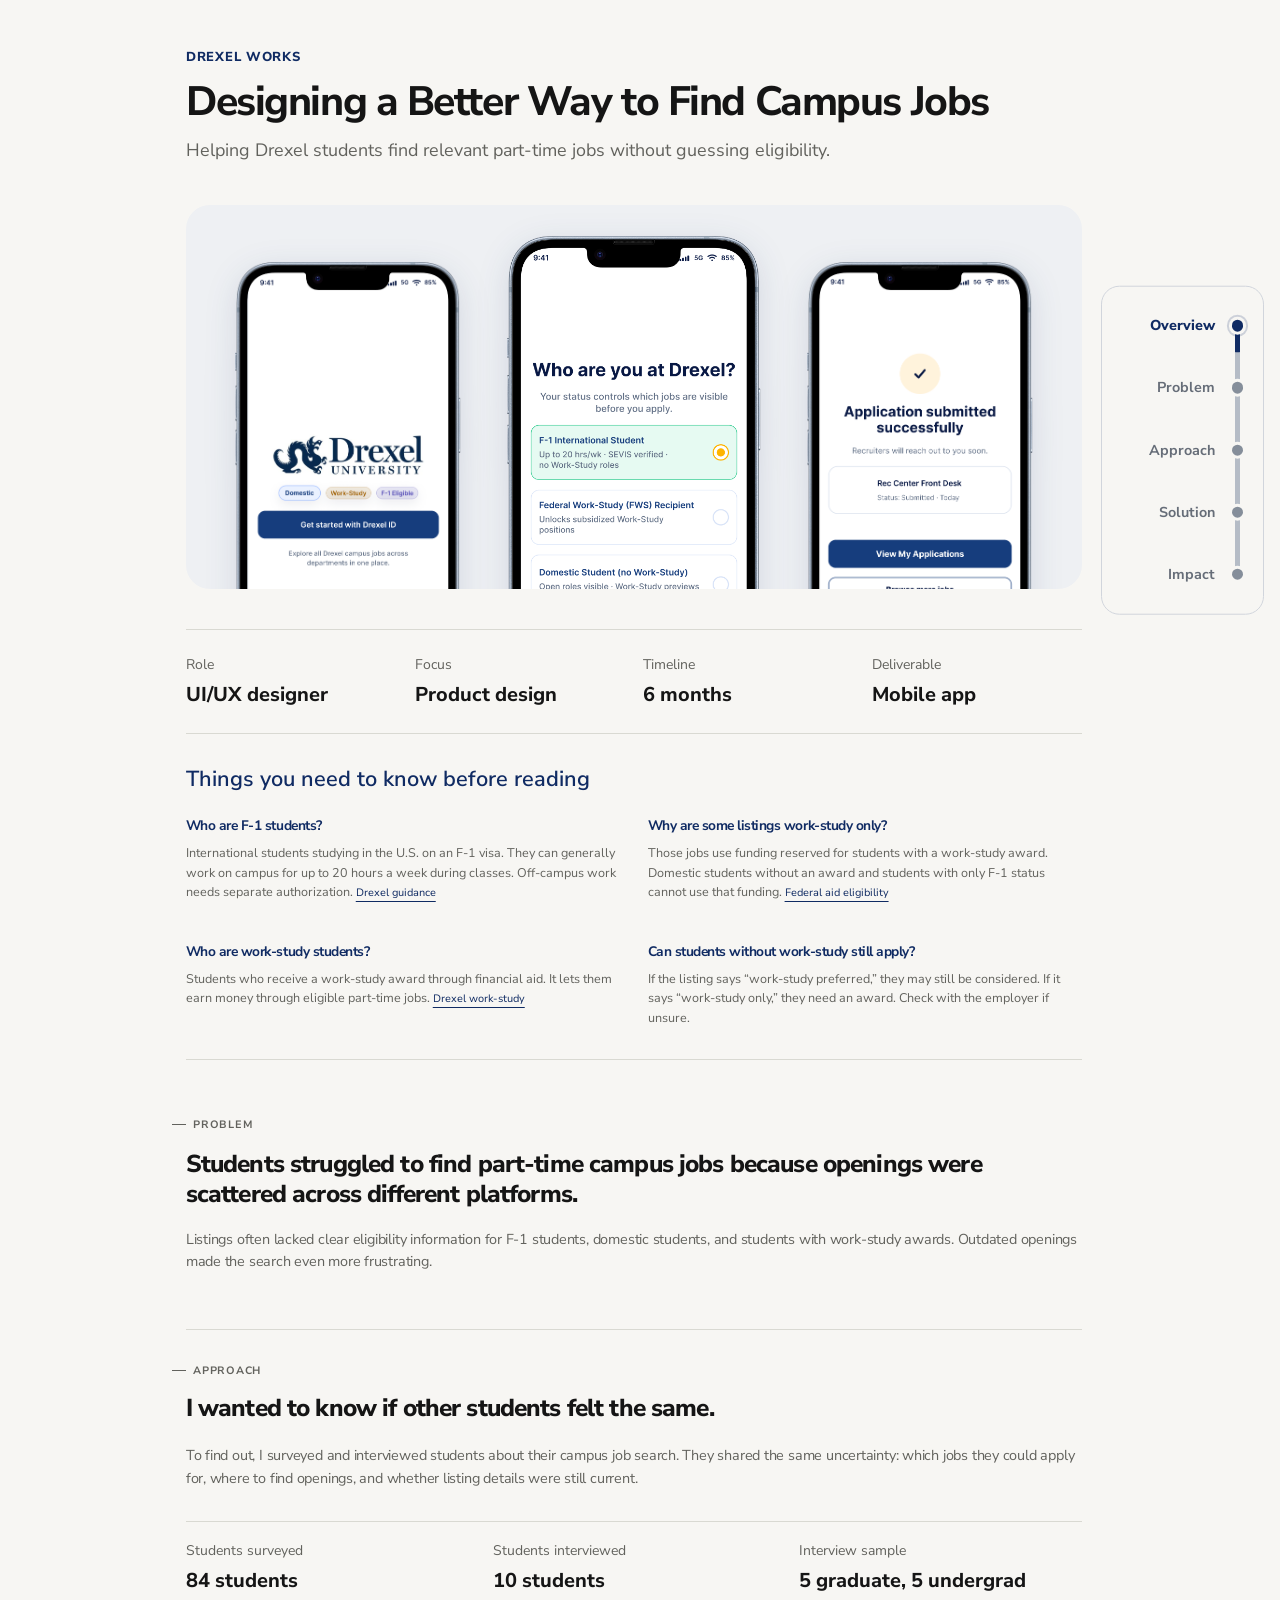
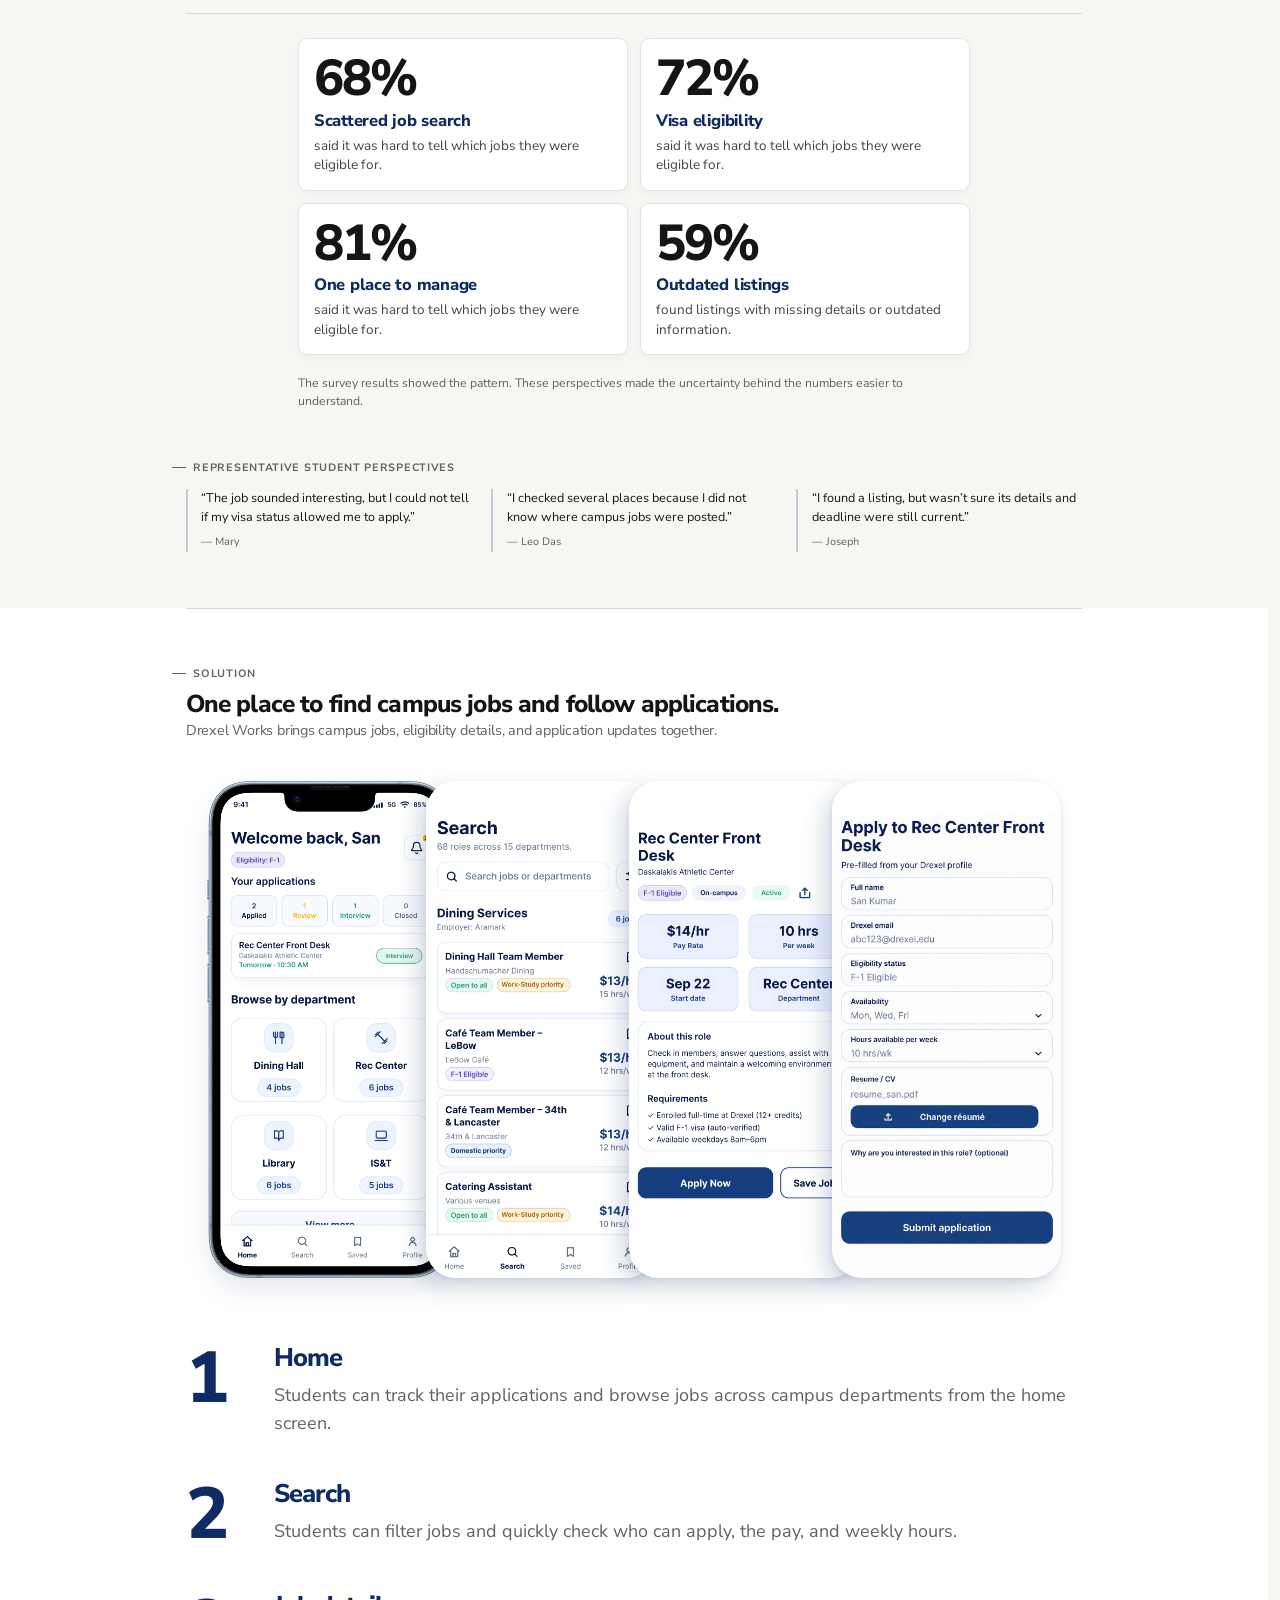
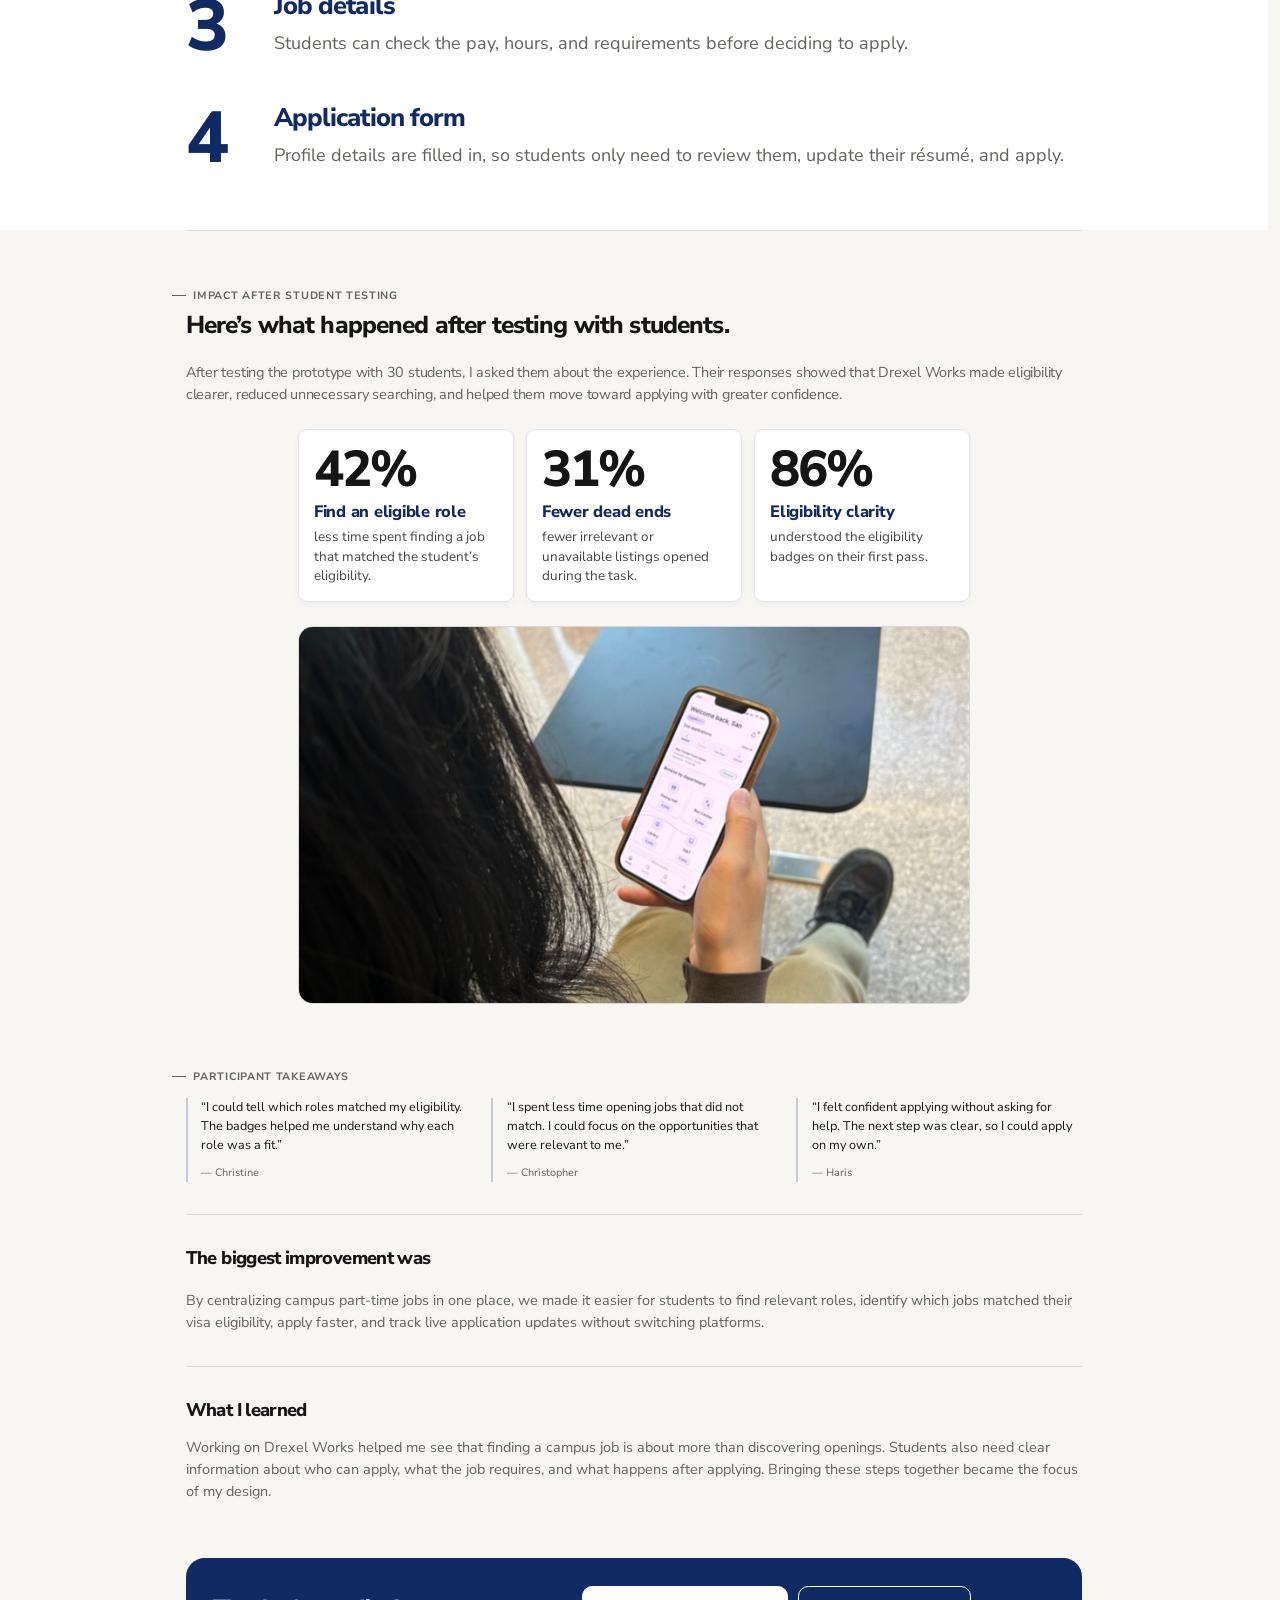
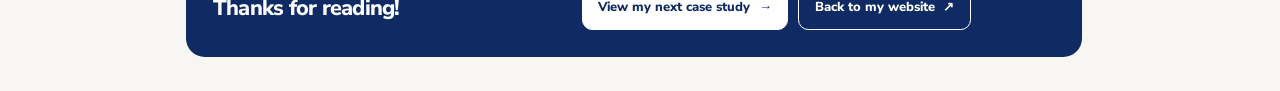
==== index.html @ f86a506f "Apply mentor review: refined cover, research, solution, impact, navigation and footer" ====
<!doctype html>
<html lang="en">
<head>
<meta charset="UTF-8"><meta name="viewport" content="width=device-width, initial-scale=1"><meta name="theme-color" content="#f7f6f3">
<title>Drexel Works | UX/UI case study</title>
<link rel="preconnect" href="https://fonts.googleapis.com"><link rel="preconnect" href="https://fonts.gstatic.com" crossorigin><link href="https://fonts.googleapis.com/css2?family=Nunito+Sans:opsz,wght@6..12,400;6..12,500;6..12,600;6..12,700;6..12,800&display=swap" rel="stylesheet">
<link rel="stylesheet" href="case-study.css">
<link rel="stylesheet" href="case-study-main.css">
<link rel="stylesheet" href="case-study-compact.css">
<link rel="stylesheet" href="case-study-reading.css">
<link rel="stylesheet" href="case-study-cards.css">
<link rel="stylesheet" href="case-study-solution.css">
<link rel="stylesheet" href="case-study-cover.css">
<link rel="stylesheet" href="case-study-rail.css">
<link rel="stylesheet" href="case-study-spacing.css">
<link rel="stylesheet" href="case-study-refinements.css">
</head>
<body class="case-study-page">
<a class="skip-link" href="#the-problem">Skip to the case study</a>
<nav class="chapter-rail" aria-label="Case study sections">
  <a class="chapter-link" href="#overview" aria-label="Overview section"><span class="chapter-label" aria-hidden="true">Overview</span><span class="chapter-dot" aria-hidden="true"></span></a>
  <a class="chapter-link" href="#the-problem" aria-label="Problem section"><span class="chapter-label" aria-hidden="true">Problem</span><span class="chapter-dot" aria-hidden="true"></span></a>
  <a class="chapter-link" href="#approach" aria-label="Approach section"><span class="chapter-label" aria-hidden="true">Approach</span><span class="chapter-dot" aria-hidden="true"></span></a>
  <a class="chapter-link" href="#the-idea" aria-label="Solution section"><span class="chapter-label" aria-hidden="true">Solution</span><span class="chapter-dot" aria-hidden="true"></span></a>
  <a class="chapter-link" href="#results" aria-label="Impact section"><span class="chapter-label" aria-hidden="true">Impact</span><span class="chapter-dot" aria-hidden="true"></span></a>
</nav>
<main id="top">
  <section class="hero section" id="overview" aria-label="Drexel Works project overview"><div class="inner">
          <div class="cover-intro">
            <p class="cover-kicker">Drexel Works</p>
            <h1>Designing a Better Way to Find Campus Jobs</h1>
            <p class="cover-lede">Helping Drexel students find relevant part-time jobs without guessing eligibility.</p>
          </div>
          <div class="cover-gallery" role="group" aria-label="Drexel Works preview: Welcome, eligibility selection, and application success">
            <figure class="cover-phone cover-phone--welcome"><img src="assets/drexel-works-frame-welcome.png" alt="Drexel Works welcome screen with the Drexel logo and sign-in button" width="483" height="974" fetchpriority="high" decoding="async"></figure>
            <figure class="cover-phone cover-phone--eligibility"><img src="assets/drexel-works-frame-eligibility.png" alt="Eligibility selection screen showing F-1, work-study, and domestic student options" width="483" height="974" decoding="async"></figure>
            <figure class="cover-phone cover-phone--success"><img src="assets/drexel-works-frame-submission-success.png" alt="Application submitted successfully screen showing the submitted job and confirmation" width="483" height="974" decoding="async"></figure>
          </div>
            <div class="facts"><div><span>Role</span><b>UI/UX designer</b></div><div><span>Focus</span><b>Product design</b></div><div><span>Timeline</span><b>6 months</b></div><div><span>Deliverable</span><b>Mobile app</b></div></div>

  </div></section>
  <section class="section problem-section" id="the-problem" aria-labelledby="problem-title"><div class="inner">
    <section class="reading-guide" aria-labelledby="reading-guide-title"><h2 class="reading-guide-title" id="reading-guide-title">Things you need to know before reading</h2><div class="reading-guide-content">
      <div class="reading-guide-column">
      <section><h3>Who are F-1 students?</h3><p>International students studying in the U.S. on an F-1 visa. They can generally work on campus for up to 20 hours a week during classes. Off-campus work needs separate authorization. <a href="https://drexel.edu/studentlife/student-success/international-student-support/current-students/employment/on-campus-employment">Drexel guidance</a></p></section>
      <section><h3>Who are work-study students?</h3><p>Students who receive a work-study award through financial aid. It lets them earn money through eligible part-time jobs. <a href="https://drexel.edu/drexelcentral/finaid/work-study/">Drexel work-study</a></p></section>
      </div>
      <div class="reading-guide-column">
      <section><h3>Why are some listings work-study only?</h3><p>Those jobs use funding reserved for students with a work-study award. Domestic students without an award and students with only F-1 status cannot use that funding. <a href="https://fsapartners.ed.gov/knowledge-center/fsa-handbook/2025-2026/vol1/ch2-us-citizenship-eligible-noncitizens">Federal aid eligibility</a></p></section>
      <section><h3>Can students without work-study still apply?</h3><p>If the listing says “work-study preferred,” they may still be considered. If it says “work-study only,” they need an award. Check with the employer if unsure.</p></section>
      </div>
    </div></section>
    <p class="eyebrow">Problem</p>
    <h2 id="problem-title">Students struggled to find part-time campus jobs because openings were scattered across different platforms.</h2>
    <p class="body-copy">Listings often lacked clear eligibility information for F-1 students, domestic students, and students with work-study awards. Outdated openings made the search even more frustrating.</p>
  </div></section>
  <section class="section approach-section" id="approach" aria-labelledby="survey-title"><div class="inner">
    <p class="eyebrow">Approach</p><h2 id="survey-title">I wanted to know if other students felt the same.</h2>
    <p class="body-copy">To find out, I surveyed and interviewed students about their campus job search. They shared the same uncertainty: which jobs they could apply for, where to find openings, and whether listing details were still current.</p>
    <dl class="study-facts" aria-label="Research participation">
      <div><dt>Students surveyed</dt><dd>84 students</dd></div>
      <div><dt>Students interviewed</dt><dd>10 students</dd></div>
      <div><dt>Interview sample</dt><dd>5 graduate, 5 undergrad</dd></div>
    </dl>
    <div class="findings-evidence findings-evidence--approach">
      <div class="findings-grid" aria-label="Survey findings from 84 Drexel students">
        <article class="finding finding--scattered"><div class="finding-value"><strong>68%</strong></div><h3>Scattered job search</h3><p>said it was hard to tell which jobs they were eligible for.</p></article>
        <article class="finding finding--eligibility"><div class="finding-value"><strong>72%</strong></div><h3>Visa eligibility</h3><p>said it was hard to tell which jobs they were eligible for.</p></article>
        <article class="finding finding--manage"><div class="finding-value"><strong>81%</strong></div><h3>One place to manage</h3><p>said it was hard to tell which jobs they were eligible for.</p></article>
        <article class="finding finding--outdated"><div class="finding-value"><strong>59%</strong></div><h3>Outdated listings</h3><p>found listings with missing details or outdated information.</p></article>
      </div>
    </div>
    <p class="voices-summary">The survey results showed the pattern. These perspectives made the uncertainty behind the numbers easier to understand.</p>
              <section class="student-voices reveal" aria-labelledby="voices-title">
            <div class="voices-header">
              <p class="eyebrow" id="voices-title">Representative student perspectives</p>
            </div>
            <div class="voices-list">
              <blockquote class="voice"><p>“The job sounded interesting, but I could not tell if my visa status allowed me to apply.”</p><span>Mary</span></blockquote>
              <blockquote class="voice"><p>“I checked several places because I did not know where campus jobs were posted.”</p><span>Leo Das</span></blockquote>
              <blockquote class="voice"><p>“I found a listing, but wasn’t sure its details and deadline were still current.”</p><span>Joseph</span></blockquote>
            </div>
            
</section>
  </div></section>
  <section class="section solution-section" id="the-idea" aria-labelledby="solution-title"><div class="inner">
    <p class="eyebrow">Solution</p><h2 id="solution-title">One place to find campus jobs and follow applications.</h2>
    <p class="body-copy">Drexel Works brings campus jobs, eligibility details, and application updates together.</p>
    <div class="solution-showcase" role="group" aria-label="Drexel Works screens in order: Home, Search, Job details, Application form">
      <figure class="solution-phone"><img src="assets/drexel-works-frame-dashboard.png" alt="Home screen showing Welcome back, San, the application tracker, and jobs by department" width="483" height="974" loading="lazy" decoding="async"></figure>
      <figure class="solution-phone solution-phone--screen"><div class="solution-display"><img src="assets/drexel-works-frame-search.png" alt="Job search with eligibility labels, pay, weekly hours, and a filter button" width="483" height="974" loading="lazy" decoding="async"></div></figure>
      <figure class="solution-phone solution-phone--screen"><div class="solution-display"><img src="assets/drexel-works-frame-rec-center-comparison-v2.png" alt="Rec Center Front Desk listing with F-1 eligibility, pay, hours, and requirements" width="483" height="974" loading="lazy" decoding="async"></div></figure>
      <figure class="solution-phone solution-phone--screen solution-phone--application"><div class="solution-display"><img src="assets/drexel-works-frame-application-form-clean.png" alt="Application form pre-filled from a Drexel profile with a change résumé option" width="883" height="1781" loading="lazy" decoding="async"></div></figure>
    </div>
    <ol class="solution-steps" role="list" aria-label="How Drexel Works supports the campus job search">
      <li><span class="solution-step-number" aria-hidden="true">1</span><div><h3>Home</h3><p>Students can track their applications and browse jobs across campus departments from the home screen.</p></div></li>
      <li><span class="solution-step-number" aria-hidden="true">2</span><div><h3>Search</h3><p>Students can filter jobs and quickly check who can apply, the pay, and weekly hours.</p></div></li>
      <li><span class="solution-step-number" aria-hidden="true">3</span><div><h3>Job details</h3><p>Students can check the pay, hours, and requirements before deciding to apply.</p></div></li>
      <li><span class="solution-step-number" aria-hidden="true">4</span><div><h3>Application form</h3><p>Profile details are filled in, so students only need to review them, update their résumé, and apply.</p></div></li>
    </ol>
  </div></section>
  <section class="section impact-section" id="results" aria-labelledby="results-title"><div class="inner">
    <p class="eyebrow">Impact after student testing</p><h2 id="results-title">Here’s what happened after testing with students.</h2>
    <p class="body-copy">After testing the prototype with 30 students, I asked them about the experience. Their responses showed that Drexel Works made eligibility clearer, reduced unnecessary searching, and helped them move toward applying with greater confidence.</p>
    <div class="findings-evidence findings-evidence--impact">
      <div class="findings-grid" aria-label="Student testing results">
        <article class="finding finding--eligibility"><div class="finding-value"><strong>42%</strong></div><h3>Find an eligible role</h3><p>less time spent finding a job that matched the student’s eligibility.</p></article>
        <article class="finding finding--manage"><div class="finding-value"><strong>31%</strong></div><h3>Fewer dead ends</h3><p>fewer irrelevant or unavailable listings opened during the task.</p></article>
        <article class="finding finding--clarity"><div class="finding-value"><strong>86%</strong></div><h3>Eligibility clarity</h3><p>understood the eligibility badges on their first pass.</p></article>
      </div>
      <div class="evidence-photos" aria-label="Prototype testing with students">
        <figure class="evidence-photo evidence-photo--testing-two"><img src="assets/main-user-testing-home.jpeg" alt="A student exploring the Drexel Works home screen on a phone during user testing" width="768" height="1024" loading="lazy" decoding="async"></figure>
      </div>
    </div>
              <section class="impact-voices reveal" aria-labelledby="impact-voices-title">
            <div class="voices-header">
              <p class="eyebrow" id="impact-voices-title">Participant takeaways</p>
            </div>
            <div class="impact-voices-list">
              <blockquote class="impact-voice"><p>“I could tell which roles matched my eligibility. The badges helped me understand why each role was a fit.”</p><span>Christine</span></blockquote>
              <blockquote class="impact-voice"><p>“I spent less time opening jobs that did not match. I could focus on the opportunities that were relevant to me.”</p><span>Christopher</span></blockquote>
              <blockquote class="impact-voice"><p>“I felt confident applying without asking for help. The next step was clear, so I could apply on my own.”</p><span>Haris</span></blockquote>
            </div>
          </section>


    <section class="results-summary" aria-labelledby="improvement-title">
      <h3 id="improvement-title">The biggest improvement was</h3>
      <div class="results-summary-copy"><p>By centralizing campus part-time jobs in one place, we made it easier for students to find relevant roles, identify which jobs matched their visa eligibility, apply faster, and track live application updates without switching platforms.</p></div>
    </section>
              <section class="learning" aria-labelledby="case-study-conclusion-title">
            <h3 id="case-study-conclusion-title">What I learned</h3>
            <p class="brain-dump-intro">Working on Drexel Works helped me see that finding a campus job is about more than discovering openings. Students also need clear information about who can apply, what the job requires, and what happens after applying. Bringing these steps together became the focus of my design.</p>
          </section>
  </div></section>
</main>
<footer class="case-study-footer">
  <div class="inner">
    <section class="closing-card" aria-labelledby="closing-title">
      <div class="closing-copy">
        <h2 id="closing-title">Thanks for reading!</h2>
      </div>
      <div class="closing-navigation">
        <div class="closing-actions">
          <button class="closing-button closing-button--primary" type="button" data-destination="next-case-study" disabled>View my next case study <span aria-hidden="true">→</span></button>
          <a class="closing-button closing-button--secondary" href="https://sanjithuiux-portfolio.vercel.app" data-destination="portfolio">Back to my website <span aria-hidden="true">↗</span></a>
        </div>
      </div>
    </section>
  </div>
</footer>
<script src="assets/gsap-3.13.0.min.js" defer></script>
<script src="case-study.js" defer></script>
</body>
</html>
---- case-study.css ----
:root {
  --paper: #f7f6f3;
  --ink: #151515;
  --muted: #62625d;
  --navy: #102b63;
  --gold: #ffcc58;
  --line: #d9d9d2;
  --radius-large: 28px;
  --radius-medium: 16px;
  --radius-small: 12px;
  --sans: "Nunito Sans", "Avenir Next", "Helvetica Neue", Arial, sans-serif;
}
* { box-sizing: border-box; }
html { scroll-behavior: smooth; scroll-padding-top: 120px; }
body { margin: 0; color: var(--ink); background: var(--paper); font-family: var(--sans); -webkit-font-smoothing: antialiased; }
button, a { font: inherit; }
a { color: var(--navy); text-underline-offset: 5px; }
button { cursor: pointer; }
a:focus-visible, button:focus-visible, summary:focus-visible, [tabindex="0"]:focus-visible { outline: 3px solid #315bb4; outline-offset: 5px; }
[hidden] { display: none !important; }
h1, h2, h3, h4, p, figure { margin: 0; }
h1, h2, h3, h4 { letter-spacing: -.035em; }
.inner { width: min(100%, 1200px); margin-inline: auto; }
.section { padding: 44px clamp(24px, 7.7vw, 125px); scroll-margin-top: 112px; }
.section + .section > .inner { border-top: 1px solid var(--line); padding-top: 32px; }
.eyebrow { display: flex; align-items: center; gap: 10px; margin-bottom: 18px; color: var(--muted); font-size: 16px; font-weight: 750; letter-spacing: .065em; text-transform: uppercase; }
.eyebrow::before { content: ""; width: 18px; height: 1px; background: currentColor; }
h2 { font-size: clamp(28px, 2.8vw, 40px); line-height: 1.2; font-weight: 800; }
.body-copy { margin-top: 18px; color: var(--muted); font-size: clamp(19px, 1.65vw, 24px); line-height: 1.55; letter-spacing: -.015em; }
.skip-link { position: fixed; z-index: 30; top: 8px; left: 16px; padding: 12px 18px; color: var(--navy); background: white; transform: translateY(-200%); }
.skip-link:focus { transform: translateY(0); }
.site-header { position: fixed; z-index: 20; top: 16px; left: 50%; transform: translateX(-50%); display: flex; align-items: center; justify-content: space-between; gap: 30px; width: max-content; max-width: calc(100% - 32px); padding: 14px 22px; border: 1px solid #bcc7dc; border-radius: var(--radius-large); background: linear-gradient(120deg, rgba(218,224,234,.93), rgba(232,238,251,.93)); box-shadow: 0 5px 18px rgba(16,43,99,.08), inset 0 1px 0 white; backdrop-filter: blur(16px); -webkit-backdrop-filter: blur(16px); }
.brand { flex: 0 0 auto; display: flex; text-decoration: none; }
.brand img { display: block; width: 154px; height: auto; }
.section-nav { display: flex; gap: 8px; align-items: center; }
.section-nav a { padding: 12px 14px; color: var(--navy); font-size: 15px; font-weight: 800; text-transform: uppercase; letter-spacing: .055em; text-decoration: none; border-bottom: 2px solid transparent; border-radius: 999px; }
.section-nav a:hover { background: rgba(255,255,255,.4); }
.section-nav a[aria-current] { background: var(--gold); color: #151515; border-bottom-color: #c79428; }
.hero { padding-top: 126px; padding-bottom: 24px; }
.project-hero { position: relative; min-height: 675px; overflow: hidden; border-radius: var(--radius-large); background: #030608 url("assets/drexel-works-header-art-v2.png") left center / cover no-repeat; }
.project-hero::before { content: ""; position: absolute; inset: 0; background: linear-gradient(90deg, rgba(1,4,6,0) 25%, rgba(2,6,10,.08) 43%, rgba(2,5,10,.9) 100%); }
.project-copy { position: absolute; z-index: 1; top: 50%; right: clamp(34px, 5.5vw, 78px); left: 53%; transform: translateY(-50%); color: white; }
.project-kicker { margin-bottom: 20px; color: #b9c2d7; font-size: 15px; font-weight: 750; letter-spacing: .06em; text-transform: uppercase; }
.project-copy h1 { font-size: clamp(34px, 3.1vw, 48px); line-height: 1.16; font-weight: 600; letter-spacing: -.045em; }
.project-copy h1 span { display: block; }
.project-copy .lede { margin-top: 26px; color: #e6e9f4; font-size: clamp(17px, 1.4vw, 21px); line-height: 1.55; }
.project-status { display: inline-block; margin-top: 26px; padding-left: 12px; border-left: 3px solid #74d896; color: #e6e9f4; font-size: 13px; font-weight: 650; }
.facts { display: grid; grid-template-columns: repeat(4, 1fr); gap: 24px; margin-top: 24px; padding-block: 20px; border-block: 1px solid var(--line); }
.facts span { display: block; margin-bottom: 6px; color: var(--muted); font-size: 15px; }
.facts b { font-size: 20px; font-weight: 750; }
.scroll-prompt { display: flex; justify-content: center; gap: 12px; margin-top: 20px; color: var(--muted); font-size: 15px; font-weight: 650; text-decoration: none; }
.scroll-prompt span { color: var(--navy); font-size: 22px; line-height: 1; }
.section.problem-section { padding-top: 32px; padding-bottom: 24px; }
.problem-section + .approach-section { padding-top: 24px; }
.hero + .problem-section > .inner { border-top: 0; padding-top: 0; }
.reading-guide { margin-bottom: 28px; border-block: 1px solid var(--line); }
.reading-guide summary { display: flex; justify-content: space-between; align-items: center; gap: 24px; padding-block: 20px; color: var(--navy); font-size: 20px; font-weight: 650; cursor: pointer; list-style: none; }
.reading-guide summary::-webkit-details-marker { display: none; }
.reading-guide summary span { font-size: 24px; transition: transform .2s; }
.reading-guide[open] summary span { transform: rotate(180deg); }
.reading-guide-content { display: grid; grid-template-columns: repeat(2, minmax(0, 1fr)); gap: 26px 36px; padding: 8px 0 28px; }
.reading-guide-content h3 { margin-bottom: 8px; font-size: 20px; color: var(--navy); }
.reading-guide-content p { color: var(--muted); font-size: 17px; line-height: 1.55; }
.reading-guide-content a { white-space: normal; font-size: 15px; }
.evidence-grid { display: grid; grid-template-columns: repeat(2, minmax(0, 1fr)); gap: 24px; margin-block: 24px; }
.evidence-placeholder { display: flex; align-items: center; justify-content: center; aspect-ratio: 16 / 9; max-height: 220px; border: 1px dashed #b6bcc7; border-radius: var(--radius-medium); color: #767972; background: #efefeb; }
.evidence-placeholder span { font-size: 15px; }
.evidence-grid figcaption { margin-top: 10px; color: var(--muted); font-size: 16px; }
.findings-grid { display: grid; grid-template-columns: repeat(2, minmax(0, 1fr)); gap: 0 32px; margin-top: 24px; }
.finding { padding: 16px 0 18px; border-top: 1px solid var(--line); }
.finding h3 { color: var(--navy); font-size: 19px; font-weight: 650; letter-spacing: -.015em; line-height: 1.35; }
.finding-value { display: flex; align-items: center; gap: 18px; margin-block: 4px 2px; }
.finding-value strong { font-size: clamp(48px, 5vw, 64px); font-weight: 800; line-height: 1.1; letter-spacing: -.055em; font-variant-numeric: tabular-nums; }
.finding-emoji { display: block; flex: 0 0 auto; width: 112px; height: 112px; object-fit: contain; background: transparent; }
.finding > p { color: #424540; font-size: 18px; line-height: 1.5; }
:is(.approach-section, .impact-section) .findings-grid { width: min(100%, 960px); margin-inline: auto; gap: 16px; }
:is(.approach-section, .impact-section) .finding { display: flex; flex-direction: column; min-width: 0; height: auto; padding: 16px 18px; border: 1px solid #e1e3e8; border-radius: var(--radius-medium); background: #fff; box-shadow: 0 4px 14px rgba(16,43,99,.035); }
:is(.approach-section, .impact-section) .finding-value { order: -1; justify-content: flex-start; gap: 16px; margin: 0 0 4px; }
:is(.approach-section, .impact-section) .finding-value strong { font-size: clamp(60px, 5.5vw, 72px); line-height: 1.05; }
:is(.approach-section, .impact-section) .finding-emoji { width: 92px; height: 92px; }
:is(.approach-section, .impact-section) .finding h3 { font-size: 20px; font-weight: 800; line-height: 1.35; }
:is(.approach-section, .impact-section) .finding > p { margin-top: 6px; line-height: 1.45; overflow-wrap: break-word; }
.student-voices, .impact-voices { margin-top: 32px; padding-top: 24px; border-top: 1px solid var(--line); }
.voices-list, .impact-voices-list { display: grid; grid-template-columns: repeat(3, minmax(0, 1fr)); gap: 26px; margin-top: 18px; }
.voice, .impact-voice { margin: 0; padding-left: 18px; border-left: 2px solid #c2cad8; }
.voice p, .impact-voice p { font-size: 18px; line-height: 1.5; }
.voice span, .impact-voice span { display: block; margin-top: 14px; color: var(--muted); font-size: 14px; font-weight: 600; }
.voices-summary { margin-top: 18px; color: var(--muted); font-size: 18px; line-height: 1.5; }
.solution-section { background: #fff; }
.screen-carousel { margin-top: 20px; }
.screen-carousel-stage { --screen-height: clamp(240px, calc(100svh - 300px), 440px); --arrow-size: 72px; display: grid; grid-template-columns: var(--arrow-size) minmax(0, 1fr) var(--arrow-size); gap: 24px; align-items: start; max-width: 920px; margin-inline: auto; }
.screen-arrow { display: grid; place-items: center; width: var(--arrow-size); height: var(--arrow-size); padding: 0; margin-top: calc((var(--screen-height) - var(--arrow-size)) / 2); border: 1px solid #bdc8dc; border-radius: 50%; background: #fff; color: var(--navy); }
.screen-arrow svg { display: block; width: 34px; height: 34px; fill: none; stroke: currentColor; stroke-width: 2; stroke-linecap: round; stroke-linejoin: round; }
.screen-arrow:hover:not(:disabled) { background: #f1f4fa; border-color: var(--navy); }
.screen-arrow:disabled { color: #afb2b7; border-color: #e1e3e7; cursor: default; }
.screen-slide { margin: 0; }
.screen-image-stage { display: flex; justify-content: center; height: var(--screen-height); }
.screen-image-stage img { display: block; width: auto; height: 100%; max-width: 100%; object-fit: contain; }
.screen-caption { max-width: 680px; min-height: 100px; margin: 14px auto 0; text-align: center; }
.screen-caption h3 { color: var(--navy); font-size: 23px; margin-bottom: 8px; }
.screen-caption p { color: var(--muted); font-size: 21px; line-height: 1.5; }
.screen-dots { display: flex; justify-content: center; gap: 0; margin-top: 4px; }
.screen-dot { display: grid; place-items: center; width: 44px; height: 44px; padding: 0; border: 0; border-radius: 50%; background: transparent; }
.screen-dot::before { content: ""; width: 10px; height: 10px; border: 1px solid #9ba9c3; border-radius: 50%; background: transparent; }
.screen-dot:hover::before { background: #dce4f2; }
.screen-dot[aria-current="true"]::before { border-color: var(--navy); background: var(--navy); }
.screen-status { position: absolute; width: 1px; height: 1px; padding: 0; margin: -1px; overflow: hidden; clip-path: inset(50%); white-space: nowrap; border: 0; }
.screen-slide.is-entering .screen-image-stage { animation: screen-enter .32s ease-out both; }
.screen-slide.is-entering .screen-caption { animation: caption-enter .42s ease-out .12s both; }
@keyframes screen-enter { from { opacity: 0; transform: translateX(var(--screen-direction, 14px)); } to { opacity: 1; transform: translateX(0); } }
@keyframes caption-enter { from { opacity: 0; transform: translateY(6px); } to { opacity: 1; transform: translateY(0); } }
.results-summary { display: grid; grid-template-columns: 56px minmax(0, 1fr); align-items: center; gap: 20px; }
.results-summary, .learning, .process-link { margin-top: 36px; padding-top: 28px; border-top: 1px solid var(--line); }
.results-summary-badge { display: block; width: 56px; height: 56px; }
.results-summary h3, .learning h3, .process-link h3 { font-size: clamp(25px, 2.1vw, 30px); line-height: 1.25; font-weight: 800; }
.results-summary p, .learning p, .process-link p { margin-top: 14px; color: var(--muted); font-size: clamp(19px, 1.65vw, 24px); line-height: 1.5; font-weight: 400; }
.process-link a, .back-link, .process-return a { display: inline-block; margin-top: 18px; font-weight: 700; font-size: 18px; }
.back-link { margin: 0; font-size: 16px; white-space: nowrap; }
.process-page .site-header { width: min(850px, calc(100% - 32px)); }
.ideation-section { padding: 144px clamp(24px, 7.7vw, 125px) 48px; }
.affinity-map, .brain-dump { margin-top: 40px; padding-top: 28px; border-top: 1px solid var(--line); }
.affinity-map h3, .brain-dump h3 { font-size: 28px; line-height: 1.25; }
.affinity-map-lede, .brain-dump-intro { margin: 14px 0 26px; color: var(--muted); font-size: 21px; line-height: 1.5; }
.research-themes { margin-top: 28px; overflow-x: auto; }
.research-themes table { width: 100%; border-collapse: collapse; table-layout: fixed; font-size: 18px; line-height: 1.5; text-align: left; color: var(--muted); }
.research-themes td, .research-themes th { padding: 20px 18px; vertical-align: top; border-bottom: 1px solid var(--line); overflow-wrap: break-word; }
.research-themes thead th { background: #e8eefb; color: var(--navy); }
.research-themes tbody th { color: var(--ink); }
.brain-dump-board { display: grid; grid-template-columns: repeat(2, minmax(0, 1fr)); gap: 36px; padding: 32px; background-color: #f5f4f0; background-image: radial-gradient(#d8d6cf .6px, transparent .6px); background-size: 7px 7px; border: 1px solid #e6e4dd; }
.brain-dump-group { --note-color: #fff0b8; min-width: 0; }
.brain-dump-group--eligibility { --note-color: #ece4fa; }
.brain-dump-group--details { --note-color: #deedfc; }
.brain-dump-group--applications { --note-color: #dff0e4; }
.brain-dump-group h4 { margin-bottom: 24px; font-size: 21px; }
.brain-dump-notes { display: grid; grid-template-columns: repeat(3, minmax(0, 1fr)); grid-auto-rows: 1fr; gap: 26px 20px; margin: 0; padding: 0; list-style: none; }
.brain-dump-notes li, .worst-idea-board li { position: relative; min-width: 0; padding: 28px 18px 18px; background: linear-gradient(175deg, rgba(255,255,255,.28), transparent 45%, rgba(80,60,20,.06)), var(--note-color); box-shadow: 1px 2px 2px rgba(30,35,45,.08), 4px 9px 10px -5px rgba(30,35,45,.22); color: #303536; font-size: 17px; line-height: 1.45; text-align: left; text-wrap: pretty; overflow-wrap: break-word; }
.brain-dump-notes li::before { content: ""; position: absolute; top: -10px; left: calc(50% - 28px); width: 56px; height: 22px; background: rgba(255,255,245,.55); border: 1px solid rgba(205,199,177,.25); box-shadow: 0 1px 2px rgba(30,35,45,.04); transform: rotate(-4deg); }
.worst-idea-board { grid-template-columns: repeat(6, minmax(0, 1fr)); grid-auto-rows: 1fr; gap: 26px 20px; margin: 0; padding: 40px 32px 32px; list-style: none; }
.worst-idea-board li { padding-top: 40px; background: linear-gradient(160deg, #fce7e7, #f5d6d9); }
.worst-idea-board li::before { content: ""; position: absolute; top: 8px; left: calc(50% - 9px); width: 18px; height: 18px; border-radius: 50%; background: radial-gradient(circle at 32% 25%, #ffaaa1, #f45d50 45%, #c7352b); box-shadow: 0 5px 0 -2px #b9362d, 2px 9px 6px rgba(80,25,20,.24); }
.brain-dump-notes .note--clear-lines, .worst-idea-board .note--clear-lines { padding-inline: 10px; }
.note--clear-lines span { display: block; }
.brain-dump-notes .note--interests-fit { padding-inline: 6px; letter-spacing: -.025em; }
.worst-idea-board .worst-idea--phrases { padding-inline: 12px; }
.worst-idea-board .worst-idea--long { padding-inline: 14px; }
.idea-journey { display: flex; justify-content: center; flex-wrap: wrap; gap: 24px; padding: 20px 0; margin: 0; list-style: none; color: var(--navy); font-size: 20px; font-weight: 500; }
.idea-journey li:not(:last-child)::after { content: "→"; margin-left: 24px; color: #8b918e; }
.early-design-images { display: grid; grid-template-columns: repeat(2, minmax(0, 1fr)); gap: 24px; }
.early-design-placeholder { display: flex; align-items: center; justify-content: center; aspect-ratio: 4 / 3; padding: 24px; border: 1px dashed #b9c5df; border-radius: var(--radius-medium); background: #f5f7fc; color: var(--muted); font-size: 18px; }
.early-design-images figcaption { margin-top: 14px; color: var(--muted); font-size: 18px; line-height: 1.5; }
.process-return { padding: 0 0 64px; border-top: 1px solid var(--line); }
@media (max-width: 1100px) {
  .site-header { gap: 16px; }
  .section-nav a { padding-inline: 10px; font-size: 14px; }
  .brain-dump-notes { grid-template-columns: repeat(2, minmax(0, 1fr)); }
  .worst-idea-board { grid-template-columns: repeat(3, minmax(0, 1fr)); }
}
@media (max-width: 760px) {
  html { scroll-padding-top: 130px; }
  .site-header { top: 8px; flex-wrap: wrap; justify-content: center; gap: 8px 16px; padding: 10px 14px; width: calc(100% - 24px); }
  .brand img { width: 125px; }
  .section-nav { justify-content: center; gap: 8px; }
  .section-nav a { padding: 8px 6px; font-size: 11px; }
  .section { padding: 32px 22px; }
  .section + .section > .inner { padding-top: 26px; }
  .results-summary, .learning, .process-link, .affinity-map, .brain-dump { margin-top: 28px; padding-top: 24px; }
  .hero { padding-top: 132px; padding-bottom: 20px; }
  .project-hero { min-height: 760px; background-size: auto 64%; background-position: 25% top; }
  .project-hero::before { background: linear-gradient(0deg, #030608 0%, #030608 34%, transparent 65%); }
  .project-copy { top: auto; bottom: 28px; left: 24px; right: 24px; transform: none; }
  .project-copy h1 { font-size: 34px; }
  .project-kicker { font-size: 12px; }
  .facts { grid-template-columns: repeat(2, 1fr); gap: 22px; }
  .facts b { font-size: 18px; }
  .reading-guide summary { font-size: 18px; }
  .reading-guide-content, .evidence-grid { grid-template-columns: 1fr; }
  .findings-grid { grid-template-columns: 1fr; }
  .finding { padding-block: 16px; }
  .finding-emoji { width: 100px; height: 100px; }
  .voices-list, .impact-voices-list { grid-template-columns: 1fr; gap: 24px; }
  .screen-carousel-stage { --screen-height: clamp(220px, calc(100svh - 360px), 380px); --arrow-size: 52px; gap: 8px; }
  .screen-arrow svg { width: 26px; height: 26px; }
  .screen-caption h3 { font-size: 21px; }
  .screen-caption p { font-size: 18px; }
  .ideation-section { padding: 144px 22px 36px; }
  .brain-dump-board { grid-template-columns: 1fr; padding: 24px; gap: 28px; }
  .worst-idea-board { grid-template-columns: repeat(2, minmax(0, 1fr)); }
  .early-design-images { grid-template-columns: 1fr; }
  .research-themes table { min-width: 600px; }
  .process-return { width: calc(100% - 44px); }
}
@media (prefers-reduced-motion: reduce) {
  html { scroll-behavior: auto; }
  *, *::before, *::after { animation: none !important; transition: none !important; }
}
---- case-study-main.css ----
/* Main case study only. Keep case-study.css and the ideation page unchanged. */
.case-study-page .section {
  padding: 0 clamp(24px, 8.3333vw, 120px);
}

.case-study-page .section + .section > .inner {
  padding-top: 32px;
}

.case-study-page .eyebrow {
  margin-left: -18px;
  font-weight: 700;
  line-height: 22px;
}

.case-study-page .eyebrow::before {
  flex: 0 0 18px;
}

.case-study-page .body-copy,
.case-study-page .results-summary p,
.case-study-page .learning p,
.case-study-page .process-link p {
  font-size: clamp(19px, 1.65vw, 23.76px);
  line-height: 1.55;
}

/* Restore the translucent rectangular backdrop removed from the Figma frame. */
.case-study-page .site-header {
  min-height: 88px;
  gap: 68px;
  border-radius: 28px;
  background: linear-gradient(120deg, rgba(218, 224, 234, .93), rgba(232, 238, 251, .93));
  transition: opacity .28s cubic-bezier(.22, 1, .36, 1), transform .28s cubic-bezier(.22, 1, .36, 1);
}

.case-study-page .site-header.is-nav-hidden {
  opacity: 0;
  transform: translate(-50%, -8px);
  pointer-events: none;
}

.case-study-page .site-header:focus-within {
  opacity: 1;
  transform: translateX(-50%);
  pointer-events: auto;
}

.case-study-page .section-nav a {
  padding-block: 11px;
  line-height: 20px;
}

.case-study-page .section-nav a[aria-current] {
  color: var(--navy);
}

.case-study-page .hero {
  padding-top: 126px;
}

.case-study-page .project-copy {
  right: 6.5%;
}

.case-study-page .project-kicker {
  color: rgba(255, 255, 255, .75);
  font-weight: 800;
  letter-spacing: .055em;
  line-height: 20px;
}

.case-study-page .project-copy .lede {
  color: #fff;
  font-size: 21px;
  line-height: 1.5;
}

.case-study-page .project-status {
  margin-top: 26px;
  padding-left: 0;
  border-left: 0;
  color: #fff;
  font-weight: 400;
  line-height: 24px;
}

.case-study-page .facts span {
  font-size: 16px;
  line-height: 24px;
}

.case-study-page .facts b {
  display: block;
  font-weight: 700;
  line-height: 27px;
}

.case-study-page .scroll-prompt {
  font-size: 16px;
  font-weight: 400;
  line-height: 24px;
}

.case-study-page .scroll-prompt span {
  color: inherit;
  font-size: 16px;
  line-height: inherit;
}

.case-study-page .problem-section {
  padding-top: 25px;
  padding-bottom: clamp(32px, 3.0556vw, 44px);
}

.case-study-page .hero + .problem-section > .inner {
  padding-top: 0;
}

.case-study-page .reading-guide {
  margin-bottom: clamp(28px, 2.5vw, 36px);
}

.case-study-page .reading-guide-title {
  margin: 0;
  color: var(--navy);
  letter-spacing: normal;
  padding-block: clamp(18px, 1.5278vw, 22px);
  font-size: clamp(23px, 2.5vw, 36px);
  font-weight: 600;
  line-height: 1.2;
}

.case-study-page .reading-guide-column {
  display: grid;
  min-width: 0;
  align-content: start;
  row-gap: inherit;
}

.case-study-page .guide-chevron {
  display: block;
  flex: 0 0 29px;
  width: 29px;
  height: auto;
  transition: transform .2s ease;
}

.case-study-page .reading-guide[open] .guide-chevron {
  transform: rotate(180deg);
}

.case-study-page .problem-section > .inner > .eyebrow {
  margin-bottom: 22px;
}

.case-study-page .problem-section > .inner > .body-copy {
  margin-top: clamp(22px, 1.9444vw, 28px);
}

.case-study-page .approach-section {
  padding-top: 0;
  padding-bottom: 36px;
}

.case-study-page .problem-section + .approach-section > .inner {
  padding-top: clamp(32px, 3.0556vw, 44px);
}

.case-study-page .approach-section > .inner > .eyebrow {
  margin-bottom: 20px;
}

.case-study-page .approach-section > .inner > .body-copy {
  margin-top: 28px;
}

/* Four findings beside two stacked photographs. */
.case-study-page .findings-evidence {
  display: grid;
  grid-template-columns: minmax(0, 417fr) minmax(0, 679fr);
  align-items: start;
  gap: 30px;
  width: calc(100% - 74px);
  margin: 36px 44px 0 30px;
}

.case-study-page .findings-evidence .findings-grid {
  grid-template-columns: minmax(0, 1fr);
  align-self: start;
  width: 100%;
  margin: 0;
  gap: 21px;
}

.case-study-page .findings-evidence .finding {
  min-height: 228px;
  padding: 19px;
  border-radius: 17px;
  box-shadow: 0 4px 8px rgba(16, 43, 99, .04);
}

.case-study-page .findings-evidence .finding-value {
  position: relative;
  flex: 0 0 96px;
  min-width: 0;
  margin: 0 0 4px;
}

.case-study-page .findings-evidence .finding-value strong {
  position: relative;
  z-index: 1;
  font-size: clamp(60px, 5.2778vw, 76px);
  line-height: 1.05;
}

.case-study-page .metric-suffix {
  font-size: .8333em;
}

.case-study-page .findings-evidence .finding-emoji {
  position: absolute;
  top: -14px;
  right: 5.84%;
  width: 39.26%;
  max-width: 148px;
  height: auto;
  aspect-ratio: 1;
  pointer-events: none;
}

.case-study-page .findings-evidence .finding--scattered .finding-emoji {
  top: -29px;
  right: -.26%;
  width: 47.48%;
  max-width: 179px;
}

.case-study-page .findings-evidence .finding--manage .finding-emoji {
  top: -9px;
  right: 6.9%;
  width: 36.87%;
  max-width: 139px;
}

.case-study-page .findings-evidence .finding--outdated .finding-emoji {
  top: -9px;
  right: 7.43%;
  width: 34.48%;
  max-width: 130px;
}

.case-study-page .finding--confidence .finding-emoji {
  top: -9px;
  right: 7.43%;
  width: 34.48%;
  max-width: 130px;
}

.case-study-page .finding--clarity .finding-emoji {
  top: -20px;
  right: -.26%;
  width: 47.48%;
  max-width: 179px;
  aspect-ratio: 1402 / 1122;
}

.case-study-page .findings-evidence .finding h3 {
  position: relative;
  z-index: 1;
  font-size: 22px;
  line-height: 28.5px;
}

.case-study-page .findings-evidence .finding--eligibility h3,
.case-study-page .findings-evidence .finding--outdated h3,
.case-study-page .findings-evidence .finding--clarity h3 {
  font-size: 24px;
}

.case-study-page .findings-evidence .finding > p {
  margin-top: 6px;
  font-size: 19px;
  line-height: 1.25;
}

.case-study-page .findings-evidence--approach .finding > p {
  line-height: 1.45;
}

.case-study-page .evidence-photos {
  display: grid;
  gap: 24px;
  min-width: 0;
}

.case-study-page .evidence-photo {
  position: relative;
  aspect-ratio: 679 / 473.749;
  overflow: hidden;
  border: 1px solid #d9d9d2;
  border-radius: 19px;
  background: #efefeb;
}

.case-study-page .evidence-photo:nth-child(2) {
  aspect-ratio: 679 / 469;
}

.case-study-page .evidence-photo img {
  position: absolute;
  display: block;
  max-width: none;
  height: auto;
}

/* Retain each photo's crop from the edited frame, without stretching it. */
.case-study-page .evidence-photo--research-one img {
  top: -2.573%;
  left: -.175%;
  width: 101.915%;
}

.case-study-page .evidence-photo--research-two img {
  top: -9.902%;
  left: -2.236%;
  width: 105.891%;
}

.case-study-page .evidence-photo--testing-one img {
  top: -50.881%;
  left: -2.284%;
  width: 102.109%;
}

.case-study-page .evidence-photo--testing-two img {
  inset: 0;
  width: 100%;
  height: 100%;
  object-fit: cover;
  object-position: center 55%;
}

.case-study-page .voices-summary {
  margin: 26px auto 0;
  max-width: 1012px;
  line-height: 1.45;
}

.case-study-page .student-voices {
  margin-top: 20px;
  padding-top: 32px;
}

.case-study-page .voices-header .eyebrow {
  margin-bottom: 0;
}

.case-study-page .voices-list,
.case-study-page .impact-voices-list {
  align-items: stretch;
}

.case-study-page .voice,
.case-study-page .impact-voice {
  display: flex;
  flex-direction: column;
}

.case-study-page .voice span,
.case-study-page .impact-voice span {
  margin-top: 10px;
  font-size: 15px;
  font-weight: 400;
  line-height: 24px;
}

.case-study-page .voice span::before,
.case-study-page .impact-voice span::before {
  content: "— ";
}

/* Align research quote tops and keep the names on a shared row beneath them. */
.case-study-page .voice {
  display: grid;
  grid-template-rows: 1fr auto;
  row-gap: 6px;
}

.case-study-page .voice p {
  align-self: start;
}

.case-study-page .voice span {
  margin-top: 0;
  white-space: nowrap;
}

/* One screen at a time, with dots between the phone and its explanation. */
.case-study-page .solution-section {
  padding-bottom: 26px;
}

.case-study-page .solution-section > .inner {
  padding-top: 35px;
}

.case-study-page .solution-section .eyebrow {
  margin-bottom: 10px;
}

.case-study-page .solution-section .body-copy {
  margin-top: 0;
}

.case-study-page .screen-carousel {
  --screen-height: clamp(300px, calc(100svh - 300px), 568px);
  --arrow-size: clamp(64px, 5.5556vw, 80px);
  --arrow-track: clamp(80px, 10.8333vw, 156px);
  margin-top: 23px;
}

.case-study-page .screen-carousel-stage {
  --screen-height: inherit;
  --arrow-size: inherit;
  grid-template-columns: var(--arrow-track) minmax(0, 1fr) var(--arrow-track);
  gap: 0 24px;
  max-width: 680px;
}

.case-study-page .screen-slides,
.case-study-page .screen-slide {
  display: contents;
}

.case-study-page .screen-image-stage {
  grid-column: 2;
  grid-row: 1;
  overflow: hidden;
  touch-action: pan-y pinch-zoom;
}

.case-study-page .screen-image-stage img {
  user-select: none;
  -webkit-user-drag: none;
}

.case-study-page .screen-arrow {
  grid-row: 1;
  align-self: center;
  justify-self: center;
  margin-top: 0;
  border: 1px solid var(--navy);
  background: var(--navy);
  color: #fff;
  box-shadow: 0 4px 12px rgba(16, 43, 99, .14);
  transition: background-color .18s ease, box-shadow .18s ease;
}

.case-study-page .screen-arrow--prev {
  grid-column: 1;
}

.case-study-page .screen-arrow--next {
  grid-column: 3;
}

.case-study-page .screen-arrow svg {
  display: block;
  width: 28px;
  height: 28px;
}

.case-study-page .screen-arrow:hover:not(:disabled) {
  border-color: #1b3f7b;
  background: #1b3f7b;
  box-shadow: 0 6px 16px rgba(16, 43, 99, .2);
}

.case-study-page .screen-arrow:disabled {
  opacity: 1;
  border-color: #e6ebf3;
  background: #e6ebf3;
  color: #8290a8;
  box-shadow: none;
}

.case-study-page .screen-caption {
  grid-column: 1 / -1;
  grid-row: 3;
  width: 100%;
  min-height: 92px;
  margin: 0;
}

.case-study-page .screen-caption h3 {
  margin-bottom: 0;
  font-size: 23px;
  line-height: 29px;
}

.case-study-page .screen-dots {
  grid-column: 1 / -1;
  grid-row: 2;
  margin: 10px 0 20px;
}

.case-study-page .screen-dot {
  width: 26px;
  height: 24px;
}

.case-study-page .screen-dot::before {
  width: 6px;
  height: 6px;
  border-color: #d7dfed;
  background: #d7dfed;
}

.case-study-page .screen-dot:hover::before {
  border-color: #8c9dba;
  background: #8c9dba;
}

.case-study-page .screen-dot[aria-current="true"]::before {
  border-color: var(--navy);
  background: var(--navy);
}

.case-study-page .impact-section > .inner > .eyebrow {
  margin-bottom: 9px;
}

.case-study-page .impact-section > .inner > .body-copy {
  margin-top: 27px;
}

.case-study-page .impact-voices {
  margin-top: 44px;
}

.case-study-page .results-summary {
  display: block;
}

.case-study-page .results-summary-copy {
  display: grid;
  grid-template-columns: 56px minmax(0, 1fr);
  align-items: center;
  gap: 20px;
  margin-top: 25px;
}

.case-study-page .results-summary-badge {
  width: 52px;
  height: auto;
  justify-self: center;
}

.case-study-page .results-summary-copy p {
  margin-top: 0;
}

.case-study-page .learning {
  margin-top: 26px;
}

.case-study-page .learning p {
  margin-bottom: 0;
}

.case-study-page .process-link {
  padding-bottom: 32px;
}

.case-study-page .process-link a {
  font-size: 25px;
  font-weight: 800;
  line-height: 1.25;
  letter-spacing: -.3px;
}

@media (max-width: 1200px) {
  .case-study-page .findings-evidence {
    grid-template-columns: minmax(0, 360fr) minmax(0, 570fr);
    width: 100%;
    margin-inline: 0;
    gap: 24px;
  }

  .case-study-page .findings-evidence .finding-value strong {
    font-size: 68px;
  }

  .case-study-page .findings-evidence .finding-emoji {
    right: 0;
    width: 128px;
    height: 128px;
  }

  .case-study-page .findings-evidence .finding--scattered .finding-emoji {
    top: -20px;
    right: -8px;
    width: 148px;
    height: 148px;
  }

  .case-study-page .findings-evidence .finding h3 {
    font-size: 21px;
  }

  .case-study-page .findings-evidence .finding > p {
    font-size: 18px;
  }
}

@media (max-width: 1000px) {
  .case-study-page .site-header {
    gap: 24px;
  }

  .case-study-page .findings-evidence {
    grid-template-columns: minmax(0, 1fr) minmax(0, 1.25fr);
  }

  .case-study-page .findings-evidence .finding {
    padding: 16px;
    min-height: 216px;
  }

  .case-study-page .findings-evidence .finding-value strong {
    font-size: 60px;
  }

  .case-study-page .findings-evidence .finding-emoji {
    right: -8px;
    width: 112px;
    height: 112px;
  }

  .case-study-page .findings-evidence .finding--scattered .finding-emoji {
    width: 132px;
    height: 132px;
  }

  .case-study-page .evidence-photos {
    align-self: stretch;
  }

  .case-study-page .evidence-photo,
  .case-study-page .evidence-photo:nth-child(2) {
    aspect-ratio: auto;
    min-height: 300px;
  }

  .case-study-page .evidence-photo img {
    inset: 0;
    width: 100%;
    height: 100%;
    object-fit: cover;
  }

  .case-study-page .evidence-photo--testing-one img {
    object-position: center 40%;
  }

  .case-study-page .evidence-photo--testing-two img {
    object-position: center 55%;
  }
}

@media (max-width: 760px) {
  .case-study-page .section {
    padding-inline: 22px;
  }

  .case-study-page .site-header {
    min-height: 0;
    gap: 8px 16px;
    border-radius: 22px;
  }

  .case-study-page .section-nav a {
    padding-block: 8px;
    line-height: normal;
  }

  .case-study-page .hero {
    padding-top: 132px;
  }

  .case-study-page .project-copy {
    right: 24px;
  }

  .case-study-page .project-copy .lede {
    font-size: 18px;
  }

  .case-study-page .eyebrow {
    margin-left: 0;
    font-size: 13px;
  }

  .case-study-page .reading-guide-title {
    font-size: 23px;
    line-height: 1.3;
  }

  .case-study-page .guide-chevron {
    flex-basis: 22px;
    width: 22px;
  }

  .case-study-page .findings-evidence,
  .case-study-page .findings-evidence--impact {
    grid-template-columns: minmax(0, 1fr);
    gap: 24px;
    margin-top: 28px;
  }

  .case-study-page .findings-evidence .findings-grid {
    gap: 16px;
  }

  .case-study-page .findings-evidence .finding {
    min-height: 218px;
    padding: 18px;
  }

  .case-study-page .findings-evidence .finding-value strong {
    font-size: 68px;
  }

  .case-study-page .findings-evidence .finding-emoji {
    top: -8px;
    right: 10px;
    width: 128px;
    height: 128px;
  }

  .case-study-page .findings-evidence .finding--scattered .finding-emoji {
    top: -20px;
    right: 0;
    width: 148px;
    height: 148px;
  }

  .case-study-page .evidence-photos {
    gap: 18px;
  }

  .case-study-page .evidence-photo,
  .case-study-page .evidence-photo:nth-child(2) {
    aspect-ratio: 4 / 3;
    min-height: 0;
  }

  .case-study-page .voices-summary {
    margin-top: 24px;
    font-size: 17px;
  }

  .case-study-page .student-voices,
  .case-study-page .impact-voices {
    margin-top: 28px;
    padding-top: 24px;
  }

  .case-study-page .screen-carousel {
    --screen-height: clamp(260px, calc(100svh - 350px), 400px);
    --arrow-size: 52px;
    --arrow-track: 52px;
    margin-top: 20px;
  }

  .case-study-page .screen-carousel-stage {
    gap: 0 8px;
  }

  .case-study-page .screen-caption {
    min-height: 115px;
  }

  .case-study-page .screen-caption h3 {
    font-size: 21px;
  }

  .case-study-page .screen-caption p {
    font-size: 18px;
  }

  .case-study-page .results-summary-copy {
    grid-template-columns: 40px minmax(0, 1fr);
    gap: 14px;
    margin-top: 18px;
  }

  .case-study-page .results-summary-badge {
    width: 40px;
  }

  .case-study-page .process-link a {
    font-size: 21px;
  }
}

@media (max-width: 400px) {
  .case-study-page .findings-evidence .finding-value strong {
    font-size: 60px;
  }

  .case-study-page .findings-evidence .finding-emoji {
    right: 0;
    width: 112px;
    height: 112px;
  }

  .case-study-page .findings-evidence .finding--scattered .finding-emoji {
    right: -8px;
    width: 132px;
    height: 132px;
  }
}
---- case-study-compact.css ----
/* A shared, roughly 10–15% smaller presentation for both case-study pages. */
html {
  overflow-y: scroll;
  scrollbar-gutter: stable;
}

html::-webkit-scrollbar { width: 12px; height: 12px; }
html::-webkit-scrollbar-track { background: #eef0f3; }
html::-webkit-scrollbar-thumb {
  min-height: 48px;
  border: 2px solid #eef0f3;
  border-radius: 8px;
  background: #66758a;
}
html::-webkit-scrollbar-thumb:hover { background: #435471; }

@supports not selector(::-webkit-scrollbar) {
  html { scrollbar-width: auto; scrollbar-color: #66758a #eef0f3; }
}

:is(.case-study-page, .process-page) .inner {
  width: min(100%, 1080px);
}

:is(.case-study-page, .process-page) h2 {
  font-size: clamp(25px, 2.5vw, 36px);
}

:is(.case-study-page, .process-page) .eyebrow {
  gap: 9px;
  margin-bottom: 16px;
  font-size: 14px;
  line-height: 20px;
}

.case-study-page .eyebrow {
  margin-left: -16px;
}

:is(.case-study-page, .process-page) .eyebrow::before {
  flex: 0 0 16px;
  width: 16px;
}

:is(.case-study-page, .process-page) .site-header {
  top: 14px;
  min-height: 78px;
  padding: 12px 20px;
  border-radius: 25px;
}

.case-study-page .site-header {
  container-type: inline-size;
  width: min(610px, calc(100% - 24px));
  max-width: none;
  min-height: 0;
  flex-wrap: nowrap;
  justify-content: space-between;
  gap: min(24px, 3.7855vw);
  padding: min(12px, 1.8928vw) min(20px, 3.1546vw);
  border-radius: min(25px, 3.9432vw);
}
:is(.case-study-page, .process-page) .brand img { width: 138px; }
.case-study-page .brand { flex: 0 0 24.2958%; min-width: 0; }
.case-study-page .brand img { width: 100%; }
.case-study-page .section-nav {
  flex: 1 1 0;
  min-width: 0;
  flex-wrap: nowrap;
  justify-content: space-between;
  gap: 1.4085cqw;
}
.case-study-page .section-nav a {
  flex: 0 0 auto;
  padding: 1.7606cqw;
  font-size: 2.3768cqw;
  line-height: 3.169cqw;
  white-space: nowrap;
}
.process-page .back-link { font-size: 16px; line-height: 24px; }

.case-study-page .body-copy,
.case-study-page :is(.results-summary, .learning, .process-link) p {
  font-size: clamp(17px, 1.46vw, 21px);
}

/* Scale the original side-by-side composition as one proportional card. */
.case-study-page .hero {
  padding-top: clamp(72px, 17.6656vw, 112px);
  padding-inline: clamp(22px, 8.3333vw, 120px);
}
.case-study-page .hero > .inner { container-type: inline-size; }
.case-study-page .project-hero {
  min-height: 0;
  aspect-ratio: 1080 / 600;
  border-radius: 2.3148cqw;
  background-size: cover;
  background-position: left center;
}
.case-study-page .project-hero::before {
  background: linear-gradient(90deg, rgba(1,4,6,0) 25%, rgba(2,6,10,.08) 43%, rgba(2,5,10,.9) 100%);
}
.case-study-page .project-copy {
  top: 50%;
  bottom: auto;
  left: 53%;
  right: 6.5%;
  transform: translateY(-50%);
}
.case-study-page .project-kicker { margin-bottom: 1.6667cqw; font-size: 1.25cqw; line-height: 1.6667cqw; }
.case-study-page .project-copy h1 { font-size: 3.7037cqw; }
.case-study-page .project-copy .lede { margin-top: 2.1296cqw; font-size: 1.713cqw; }
.case-study-page .project-status { margin-top: 2.1296cqw; font-size: 1.1111cqw; line-height: 1.9444cqw; }
.case-study-page .facts { gap: 21px; margin-top: 21px; padding-block: 18px; border-bottom: 0; }
.case-study-page .facts span { margin-bottom: 5px; font-size: 14px; line-height: 21px; }
.case-study-page .facts b { font-size: 18px; line-height: 24px; }

.case-study-page .problem-section { padding-top: 22px; padding-bottom: clamp(28px, 2.78vw, 40px); }
.case-study-page .reading-guide { margin-bottom: clamp(25px, 2.22vw, 32px); }
.case-study-page .reading-guide-title {
  padding-block: clamp(16px, 1.32vw, 19px);
  font-size: clamp(21px, 2.22vw, 32px);
}
.case-study-page .guide-chevron { flex-basis: 26px; width: 26px; }
.case-study-page .reading-guide-content { gap: 23px 32px; padding-bottom: 25px; }
.case-study-page .reading-guide-content h3 { font-size: 18px; }
.case-study-page .reading-guide-content p { font-size: 16px; }
.case-study-page .reading-guide-content a { font-size: 14px; }
.case-study-page .problem-section > .inner > .eyebrow { margin-bottom: 20px; }
.case-study-page .problem-section > .inner > .body-copy { margin-top: clamp(20px, 1.74vw, 25px); }
.case-study-page .approach-section { padding-bottom: 32px; }
.case-study-page .approach-section > .inner > .eyebrow { margin-bottom: 18px; }
.case-study-page .approach-section > .inner > .body-copy { margin-top: 25px; }
.case-study-page .section + .section > .inner { padding-top: 28px; }
.case-study-page .problem-section + .approach-section > .inner { padding-top: clamp(28px, 2.78vw, 40px); }
.case-study-page .hero + .problem-section > .inner { padding-top: 0; }

/* Shared column geometry keeps Approach and Impact aligned. */
.case-study-page .findings-evidence {
  gap: 27px;
  width: calc(100% - 66px);
  margin: 32px 39px 0 27px;
}
.case-study-page .findings-evidence .findings-grid { gap: 19px; }
.case-study-page .findings-evidence .finding { min-height: 202px; padding: 17px; border-radius: 15px; }
.case-study-page .findings-evidence .finding-value { flex-basis: 85px; }
.case-study-page .findings-evidence .finding-value strong { font-size: clamp(54px, 4.65vw, 67px); }
.case-study-page .findings-evidence .finding h3 { font-size: 20px; line-height: 25px; }
.case-study-page .findings-evidence :is(.finding--eligibility, .finding--outdated, .finding--clarity) h3 { font-size: 21.5px; }
.case-study-page .findings-evidence .finding > p { margin-top: 5px; font-size: 17px; }
.case-study-page .findings-evidence .finding-emoji {
  top: -12px;
  right: 5.84%;
  width: 39.26%;
  height: auto;
  max-width: 132px;
}
.case-study-page .findings-evidence .finding--scattered .finding-emoji {
  top: -26px;
  right: -.26%;
  width: 47.48%;
  height: auto;
  max-width: 160px;
}
.case-study-page .findings-evidence .finding--manage .finding-emoji {
  top: -8px;
  right: 6.9%;
  width: 36.87%;
  max-width: 124px;
}
.case-study-page .findings-evidence :is(.finding--outdated, .finding--confidence) .finding-emoji {
  top: -8px;
  right: 7.43%;
  width: 34.48%;
  max-width: 116px;
}
.case-study-page .findings-evidence .finding--clarity .finding-emoji {
  top: -18px;
  right: -.26%;
  width: 47.48%;
  max-width: 160px;
}
.case-study-page .evidence-photos { gap: 21px; }
.case-study-page .evidence-photo { border-radius: 17px; }

.case-study-page .voices-summary { max-width: 900px; margin-top: 23px; font-size: 16px; }
.case-study-page .student-voices { margin-top: 18px; padding-top: 28px; }
.case-study-page .voices-header .eyebrow { margin-bottom: 0; }
.case-study-page :is(.voices-list, .impact-voices-list) { gap: 23px; margin-top: 16px; }
.case-study-page :is(.voice, .impact-voice) { padding-left: 16px; }
.case-study-page :is(.voice, .impact-voice) p { font-size: 16px; }
.case-study-page :is(.voice, .impact-voice) span { font-size: 14px; line-height: 22px; }
.case-study-page .impact-voices { margin-top: 40px; padding-top: 22px; }

.case-study-page .solution-section { padding-bottom: 23px; }
.case-study-page .solution-section .eyebrow { margin-bottom: 9px; }
.case-study-page .screen-carousel {
  --screen-height: clamp(644px, 89.7svh, 828px);
  --arrow-size: 56px;
  margin-top: 32px;
}
.case-study-page .screen-carousel-stage {
  grid-template-columns: minmax(0, 1fr) minmax(0, 1fr);
  grid-template-rows: minmax(0, 1fr) auto auto minmax(0, 1fr);
  max-width: 960px;
  gap: 24px clamp(32px, 5vw, 72px);
}
.case-study-page .screen-image-stage {
  grid-column: 2;
  grid-row: 1 / 5;
  justify-self: center;
  align-self: center;
  width: min(100%, calc(var(--screen-height) * 483 / 974));
  height: auto;
  aspect-ratio: 483 / 974;
}
.case-study-page .screen-image-stage img { width: 100%; height: 100%; }
.case-study-page .screen-arrow svg { width: 26px; height: 26px; }
.case-study-page .screen-controls {
  grid-column: 1;
  grid-row: 3;
  display: flex;
  align-items: center;
  justify-content: center;
  gap: 6px;
  width: 100%;
  max-width: 440px;
  min-width: 0;
}
.case-study-page .screen-controls .screen-arrow { flex: 0 0 var(--arrow-size); }
.case-study-page .screen-dots { flex: 0 0 auto; margin: 0; }
.case-study-page .screen-dot { width: 44px; height: 44px; }
.case-study-page .screen-caption {
  grid-column: 1;
  grid-row: 2;
  align-self: end;
  max-width: 440px;
  min-height: 160px;
  text-align: left;
}
.case-study-page .screen-caption h3 { margin-bottom: 16px; font-size: 36.8px; line-height: 1.2; }
.case-study-page .screen-caption p { font-size: 24.15px; line-height: 1.55; }
.case-study-page .impact-section > .inner > .eyebrow { margin-bottom: 8px; }
.case-study-page .impact-section > .inner > .body-copy { margin-top: 24px; }
.case-study-page :is(.results-summary, .learning, .process-link) { margin-top: 32px; padding-top: 25px; }
.case-study-page :is(.results-summary, .learning, .process-link) h3 { font-size: clamp(23px, 1.875vw, 27px); }
.case-study-page .results-summary-copy { grid-template-columns: 50px minmax(0, 1fr); gap: 18px; margin-top: 22px; }
.case-study-page .results-summary-badge { width: 46px; }
.case-study-page .learning { margin-top: 23px; }
.case-study-page .process-link { padding-bottom: 28px; }
.case-study-page .process-link a { margin-top: 16px; font-size: 22px; }

/* Closing navigation; destinations will be connected when URLs are supplied. */
.case-study-page .case-study-footer {
  padding: 24px clamp(22px, 8.3333vw, 120px) 40px;
}
.case-study-page .closing-card {
  display: flex;
  flex-wrap: wrap;
  align-items: center;
  gap: 28px;
  padding: clamp(24px, 2.5vw, 36px);
  border-radius: 22px;
  background: var(--navy);
  color: #fff;
}
.case-study-page .closing-copy { flex: 1 1 280px; min-width: 0; }
.case-study-page .closing-card h2 {
  font-size: clamp(25px, 2.22vw, 32px);
  line-height: 1.2;
}
.case-study-page .closing-copy p {
  max-width: 34ch;
  margin-top: 12px;
  color: #e3eafa;
  font-size: 18px;
  line-height: 1.5;
}
.case-study-page .closing-navigation { flex: 1 1 430px; min-width: 0; }
.case-study-page .closing-actions { display: flex; flex-wrap: wrap; gap: 12px; }
.case-study-page .closing-button {
  display: inline-flex;
  align-items: center;
  justify-content: center;
  gap: 10px;
  max-width: 100%;
  min-height: 52px;
  padding: 14px 18px;
  border: 1px solid #fff;
  border-radius: 12px;
  font-size: 17px;
  font-weight: 800;
  line-height: 1.35;
  text-align: center;
  text-decoration: none;
}
.case-study-page .closing-button--primary { background: #fff; color: var(--navy); }
.case-study-page .closing-button--secondary { background: transparent; color: #fff; }
.case-study-page .closing-button:disabled { opacity: 1; cursor: not-allowed; }
.case-study-page .closing-links-note { margin-top: 12px; color: #cbd8ee; font-size: 14px; line-height: 1.5; }

/* Ideation retains every section, table, note, and placeholder. */
.process-page .ideation-section { padding-top: 40px; padding-bottom: 43px; }
.process-page .process-top-return { margin-bottom: 28px; }
.process-page :is(.affinity-map, .brain-dump) { margin-top: 36px; padding-top: 25px; }
.process-page :is(.affinity-map, .brain-dump) h3 { font-size: 25px; }
.process-page :is(.affinity-map-lede, .brain-dump-intro) { margin: 12px 0 23px; font-size: 18.5px; }
.process-page .research-themes { margin-top: 25px; }
.process-page .research-themes table { font-size: 16px; }
.process-page .research-themes :is(td, th) { padding: 18px 16px; }
.process-page .brain-dump-board { gap: 32px; padding: 28px; }
.process-page .brain-dump-group h4 { margin-bottom: 21px; font-size: 18.5px; }
.process-page .brain-dump-notes { gap: 23px 18px; }
.process-page .brain-dump-notes li,
.process-page .worst-idea-board li { padding: 25px 16px 16px; font-size: 15.5px; }
.process-page .brain-dump-notes li::before { top: -9px; left: calc(50% - 25px); width: 50px; height: 20px; }
.process-page .worst-idea-board { gap: 23px 18px; padding: 36px 28px 28px; }
.process-page .worst-idea-board li { padding-top: 36px; }
.process-page .worst-idea-board li::before { top: 7px; left: calc(50% - 8px); width: 16px; height: 16px; }
.process-page :is(.brain-dump-notes, .worst-idea-board) .note--clear-lines { padding-inline: 9px; }
.process-page .brain-dump-notes .note--interests-fit { padding-inline: 5px; }
.process-page .worst-idea-board .worst-idea--phrases { padding-inline: 11px; }
.process-page .worst-idea-board .worst-idea--long { padding-inline: 12px; }
.process-page .idea-journey { gap: 21px; padding-block: 18px; font-size: 18px; }
.process-page .idea-journey li:not(:last-child)::after { margin-left: 21px; }
.process-page .early-design-images { gap: 21px; }
.process-page .early-design-placeholder { padding: 21px; font-size: 16px; }
.process-page .early-design-images figcaption { margin-top: 12px; font-size: 16px; }
.process-page .process-return { width: min(1080px, calc(100% - 40px)); padding-bottom: 57px; }
.process-page .process-return a { margin-top: 16px; font-size: 16px; }

.process-page a.case-return-button {
  display: inline-flex;
  align-items: center;
  justify-content: center;
  max-width: 100%;
  min-height: 60px;
  margin-top: 0;
  padding: 16px 26px;
  border: 1px solid var(--navy);
  border-radius: 12px;
  background: var(--navy);
  color: #fff;
  font-size: 20px;
  font-weight: 800;
  line-height: 1.35;
  text-align: center;
  text-decoration: none;
  white-space: normal;
  transition: background-color .2s ease, border-color .2s ease;
}
.process-page a.case-return-button:hover {
  background: #183c7d;
  border-color: #183c7d;
}
.process-page .process-return { padding-top: 24px; }

@media (max-width: 1200px) {
  .case-study-page .findings-evidence { width: 100%; margin-inline: 0; gap: 21px; }
  .case-study-page .findings-evidence .finding-value strong { font-size: 60px; }
  .case-study-page .findings-evidence .finding h3 { font-size: 19px; }
}

@media (max-width: 1000px) {
  .case-study-page .findings-evidence .finding { min-height: 192px; padding: 14px; }
  .case-study-page .findings-evidence .finding-value strong { font-size: 54px; }
  .case-study-page .evidence-photo,
  .case-study-page .evidence-photo:nth-child(2) { min-height: 267px; }
}

@media (max-width: 760px) {
  .process-page .site-header {
    top: 8px;
    min-height: 0;
    gap: 7px 14px;
    padding: 9px 12px;
    border-radius: 20px;
  }
  .case-study-page .site-header { top: 8px; }
  .process-page .brand img { width: 112px; }
  .case-study-page .eyebrow { margin-left: 0; font-size: 12px; }
  .case-study-page .facts { gap: 19px; }
  .case-study-page .facts b { font-size: 16px; }
  .case-study-page .reading-guide-title { font-size: 21px; }
  .case-study-page .guide-chevron { flex-basis: 20px; width: 20px; }
  .case-study-page .findings-evidence,
  .case-study-page .findings-evidence--impact { gap: 21px; margin-top: 25px; }
  .case-study-page .findings-evidence .findings-grid { gap: 14px; }
  .case-study-page .findings-evidence .finding { min-height: 194px; padding: 16px; }
  .case-study-page .findings-evidence .finding-value strong { font-size: 60px; }
  .case-study-page .findings-evidence .finding > p { font-size: 16px; }
  .case-study-page .findings-evidence .finding-emoji { min-width: 100px; }
  .case-study-page .findings-evidence :is(.finding--scattered, .finding--clarity) .finding-emoji { min-width: 116px; }
  .case-study-page .evidence-photos { gap: 16px; }
  .case-study-page .evidence-photo,
  .case-study-page .evidence-photo:nth-child(2) { min-height: 0; }
  .case-study-page :is(.student-voices, .impact-voices) { margin-top: 25px; padding-top: 21px; }
  .case-study-page .results-summary-copy { grid-template-columns: 36px minmax(0, 1fr); gap: 12px; margin-top: 16px; }
  .case-study-page .results-summary-badge { width: 36px; }
  .case-study-page .process-link a { font-size: 19px; }
  .process-page .ideation-section { padding: 28px 22px 32px; }
  .process-page .process-top-return { margin-bottom: 24px; }
  .process-page :is(.affinity-map, .brain-dump) { margin-top: 25px; padding-top: 21px; }
  .process-page .brain-dump-board { gap: 25px; padding: 21px; }
  .process-page .worst-idea-board { padding-top: 36px; }
  .process-page .brain-dump-notes li,
  .process-page .worst-idea-board li { font-size: 16px; }
}

@media (max-width: 820px) {
  .case-study-page .screen-carousel { --screen-height: 736px; --arrow-size: 52px; margin-top: 28px; }
  .case-study-page .screen-carousel-stage {
    grid-template-columns: minmax(0, 1fr);
    grid-template-rows: auto auto auto;
    gap: 24px;
  }
  .case-study-page .screen-image-stage { grid-column: 1; grid-row: 1; }
  .case-study-page .screen-caption {
    grid-column: 1;
    grid-row: 2;
    justify-self: center;
    min-height: 140px;
    text-align: center;
  }
  .case-study-page .screen-caption h3 { font-size: 31.05px; margin-bottom: 12px; }
  .case-study-page .screen-caption p { font-size: 20.7px; }
  .case-study-page .screen-controls { grid-column: 1; grid-row: 3; justify-self: center; justify-content: center; }
}

@media (max-width: 360px) {
  .case-study-page .screen-carousel { --arrow-size: 48px; }
  .case-study-page .screen-controls { gap: 4px; }
  .case-study-page .screen-dot { width: 10vw; }
}

@media (max-width: 400px) {
  .case-study-page .findings-evidence .finding-value strong { font-size: 54px; }
  .case-study-page .findings-evidence .finding-emoji { right: 0; }
  .case-study-page .findings-evidence .finding--scattered .finding-emoji { right: -7px; }
}
---- case-study-reading.css ----
/* Local reading-scale preview: 15% smaller as a complete composition.
 * Additional text-only reduction: 10% from the first reading-scale preview.
 * Navigation retains the published presentation; dividers follow the content width.
 * Existing content, palette, font families, imagery, grid ratios, and interactions are preserved.
 * Apply the same factor to all component dimensions, not just card widths.
 * Desktop only: mobile/tablet keep their current readable sizing and layout.
 * Remove this stylesheet link to restore the published scale. No zoom or page transforms.
 */
@media (min-width: 1000px) {
  :is(.case-study-page, .process-page) .inner {
    width: min(85%, 918px);
  }

  :is(.case-study-page, .process-page) h2 {
    font-size: clamp(19.125px, 1.9125vw, 27.54px);
  }

  :is(.case-study-page, .process-page) .eyebrow {
    gap: 7.65px;
    margin-bottom: 13.6px;
    font-size: 10.71px;
    line-height: 17px;
  }

  .case-study-page .eyebrow {
    margin-left: -13.6px;
  }

  :is(.case-study-page, .process-page) .eyebrow::before {
    flex: 0 0 13.6px;
    width: 13.6px;
  }

  .process-page .back-link {
    font-size: 12.24px;
    line-height: 20.4px;
  }

  .case-study-page .body-copy,
.case-study-page :is(.results-summary, .learning, .process-link) p {
    font-size: clamp(13.005px, 1.1169vw, 16.065px);
  }

  .case-study-page .hero {
    padding-top: clamp(72px, 17.6656vw, 112px);
    padding-inline: clamp(22px, 8.3333vw, 120px);
  }

  .case-study-page .hero > .inner {
    container-type: inline-size;
  }

  .case-study-page .project-hero {
    min-height: 0;
    aspect-ratio: 1080 / 600;
    border-radius: 2.3148cqw;
    background-size: cover;
    background-position: left center;
  }

  .case-study-page .project-hero::before {
    background: linear-gradient(90deg, rgba(1,4,6,0) 25%, rgba(2,6,10,.08) 43%, rgba(2,5,10,.9) 100%);
  }

  .case-study-page .project-copy {
    top: 50%;
    bottom: auto;
    left: 53%;
    right: 6.5%;
    transform: translateY(-50%);
  }

  .case-study-page .project-kicker {
    margin-bottom: 1.6667cqw;
    font-size: 1.125cqw;
    line-height: 1.6667cqw;
  }

  .case-study-page .project-copy h1 {
    font-size: 3.33333cqw;
  }

  .case-study-page .project-copy .lede {
    margin-top: 2.1296cqw;
    font-size: 1.5417cqw;
  }

  .case-study-page .project-status {
    margin-top: 2.1296cqw;
    font-size: 0.99999cqw;
    line-height: 1.9444cqw;
  }

  .case-study-page .facts {
    gap: 17.85px;
    margin-top: 17.85px;
    padding-block: 15.3px;
    border-bottom: 0;
  }

  .case-study-page .facts span {
    margin-bottom: 4.25px;
    font-size: 10.71px;
    line-height: 17.85px;
  }

  .case-study-page .facts b {
    font-size: 13.77px;
    line-height: 20.4px;
  }

  .case-study-page .problem-section {
    padding-top: 18.7px;
    padding-bottom: clamp(23.8px, 2.363vw, 34px);
  }

  .case-study-page .reading-guide {
    margin-bottom: clamp(21.25px, 1.887vw, 27.2px);
  }

  .case-study-page .reading-guide-title {
    padding-block: clamp(13.6px, 1.122vw, 16.15px);
    font-size: clamp(16.065px, 1.6983vw, 24.48px);
  }

  .case-study-page .guide-chevron {
    flex-basis: 22.1px;
    width: 22.1px;
  }

  .case-study-page .reading-guide-content {
    gap: 19.55px 27.2px;
    padding-bottom: 21.25px;
  }

  .case-study-page .reading-guide-content h3 {
    font-size: 13.77px;
  }

  .case-study-page .reading-guide-content p {
    font-size: 12.6px;
  }

  .case-study-page .reading-guide-content a {
    font-size: 10.71px;
  }

  .case-study-page .problem-section > .inner > .eyebrow {
    margin-bottom: 17px;
  }

  .case-study-page .problem-section > .inner > .body-copy {
    margin-top: clamp(17px, 1.479vw, 21.25px);
  }

  .case-study-page .approach-section {
    padding-bottom: 27.2px;
  }

  .case-study-page .approach-section > .inner > .eyebrow {
    margin-bottom: 15.3px;
  }

  .case-study-page .approach-section > .inner > .body-copy {
    margin-top: 21.25px;
  }

  .case-study-page .section + .section > .inner {
    padding-top: 23.8px;
  }

  .case-study-page .problem-section + .approach-section > .inner {
    padding-top: clamp(23.8px, 2.363vw, 34px);
  }

  .case-study-page .hero + .problem-section > .inner {
    padding-top: 0;
  }

  .case-study-page .findings-evidence {
    gap: 22.95px;
    width: calc(100% - 56.1px);
    margin: 27.2px 33.15px 0 22.95px;
  }

  .case-study-page .findings-evidence .findings-grid {
    gap: 16.15px;
  }

  .case-study-page .findings-evidence .finding {
    min-height: 171.7px;
    padding: 14.45px;
    border-radius: 12.75px;
  }

  .case-study-page .findings-evidence .finding-value {
    flex-basis: 72.25px;
  }

  .case-study-page .findings-evidence .finding-value strong {
    font-size: clamp(41.31px, 3.55725vw, 51.255px);
  }

  .case-study-page .findings-evidence .finding h3 {
    font-size: 15.3px;
    line-height: 21.25px;
  }

  .case-study-page .findings-evidence :is(.finding--eligibility, .finding--outdated, .finding--clarity) h3 {
    font-size: 16.4475px;
  }

  .case-study-page .findings-evidence .finding > p {
    margin-top: 4.25px;
    font-size: 13.005px;
  }

  .case-study-page .findings-evidence .finding-emoji {
    top: -10.2px;
    right: 5.84%;
    width: 39.26%;
    height: auto;
    max-width: 112.2px;
  }

  .case-study-page .findings-evidence .finding--scattered .finding-emoji {
    top: -22.1px;
    right: -.26%;
    width: 47.48%;
    height: auto;
    max-width: 136px;
  }

  .case-study-page .findings-evidence .finding--manage .finding-emoji {
    top: -6.8px;
    right: 6.9%;
    width: 36.87%;
    max-width: 105.4px;
  }

  .case-study-page .findings-evidence :is(.finding--outdated, .finding--confidence) .finding-emoji {
    top: -6.8px;
    right: 7.43%;
    width: 34.48%;
    max-width: 98.6px;
  }

  .case-study-page .findings-evidence .finding--clarity .finding-emoji {
    top: -15.3px;
    right: -.26%;
    width: 47.48%;
    max-width: 136px;
  }

  .case-study-page .evidence-photos {
    gap: 17.85px;
  }

  .case-study-page .evidence-photo {
    border-radius: 14.45px;
  }

  .case-study-page .voices-summary {
    max-width: 765px;
    margin-top: 19.55px;
    font-size: 12.24px;
  }

  .case-study-page .student-voices {
    margin-top: 15.3px;
    padding-top: 23.8px;
  }

  .case-study-page .voices-header .eyebrow {
    margin-bottom: 0;
  }

  .case-study-page :is(.voices-list, .impact-voices-list) {
    gap: 19.55px;
    margin-top: 13.6px;
  }

  .case-study-page :is(.voice, .impact-voice) {
    padding-left: 13.6px;
  }

  .case-study-page :is(.voice, .impact-voice) p {
    font-size: 12.6px;
  }

  .case-study-page :is(.voice, .impact-voice) span {
    font-size: 10.71px;
    line-height: 18.7px;
  }

  .case-study-page .impact-voices {
    margin-top: 34px;
    padding-top: 18.7px;
  }

  .case-study-page .solution-section {
    padding-bottom: 19.55px;
  }

  .case-study-page .solution-section .eyebrow {
    margin-bottom: 7.65px;
  }

  .case-study-page .screen-carousel {
    --screen-height: clamp(547.4px, 76.245svh, 703.8px);
    --arrow-size: 48px;
    margin-top: 27.2px;
  }

  .case-study-page .screen-carousel-stage {
    grid-template-columns: minmax(0, 1fr) minmax(0, 1fr);
    grid-template-rows: minmax(0, 1fr) auto auto minmax(0, 1fr);
    max-width: 816px;
    gap: 20.4px clamp(27.2px, 4.25vw, 61.2px);
  }

  .case-study-page .screen-image-stage {
    grid-column: 2;
    grid-row: 1 / 5;
    justify-self: center;
    align-self: center;
    width: min(100%, calc(var(--screen-height) * 483 / 974));
    height: auto;
    aspect-ratio: 483 / 974;
  }

  .case-study-page .screen-image-stage img {
    width: 100%;
    height: 100%;
  }

  .case-study-page .screen-arrow svg {
    width: 22.1px;
    height: 22.1px;
  }

  .case-study-page .screen-controls {
    grid-column: 1;
    grid-row: 3;
    display: flex;
    align-items: center;
    justify-content: center;
    gap: 5.1px;
    width: 100%;
    max-width: 374px;
    min-width: 0;
  }

  .case-study-page .screen-controls .screen-arrow {
    flex: 0 0 var(--arrow-size);
  }

  .case-study-page .screen-dots {
    flex: 0 0 auto;
    margin: 0;
  }

  .case-study-page .screen-dot {
    width: 44px;
    height: 44px;
  }

  .case-study-page .screen-caption {
    grid-column: 1;
    grid-row: 2;
    align-self: end;
    max-width: 374px;
    min-height: 136px;
    text-align: left;
  }

  .case-study-page .screen-caption h3 {
    margin-bottom: 13.6px;
    font-size: 28.152px;
    line-height: 1.2;
  }

  .case-study-page .screen-caption p {
    font-size: 18.47475px;
    line-height: 1.55;
  }

  .case-study-page .impact-section > .inner > .eyebrow {
    margin-bottom: 6.8px;
  }

  .case-study-page .impact-section > .inner > .body-copy {
    margin-top: 20.4px;
  }

  .case-study-page :is(.results-summary, .learning, .process-link) {
    margin-top: 27.2px;
    padding-top: 21.25px;
  }

  .case-study-page :is(.results-summary, .learning, .process-link) h3 {
    font-size: clamp(17.595px, 1.43442vw, 20.655px);
  }

  .case-study-page .results-summary-copy {
    grid-template-columns: 42.5px minmax(0, 1fr);
    gap: 15.3px;
    margin-top: 18.7px;
  }

  .case-study-page .results-summary-badge {
    width: 39.1px;
  }

  .case-study-page .learning {
    margin-top: 19.55px;
  }

  .case-study-page .process-link {
    padding-bottom: 23.8px;
  }

  .case-study-page .process-link a {
    margin-top: 13.6px;
    font-size: 16.83px;
  }

  .case-study-page .case-study-footer {
    padding: 20.4px clamp(22px, 8.3333vw, 120px) 34px;
  }

  .case-study-page .closing-card {
    display: flex;
    flex-wrap: wrap;
    align-items: center;
    gap: 23.8px;
    padding: clamp(20.4px, 2.125vw, 30.6px);
    border-radius: 18.7px;
    background: var(--navy);
    color: #fff;
  }

  .case-study-page .closing-copy {
    flex: 1 1 238px;
    min-width: 0;
  }

  .case-study-page .closing-card h2 {
    font-size: clamp(19.125px, 1.6983vw, 24.48px);
    line-height: 1.2;
  }

  .case-study-page .closing-copy p {
    max-width: 34ch;
    margin-top: 10.2px;
    color: #e3eafa;
    font-size: 13.77px;
    line-height: 1.5;
  }

  .case-study-page .closing-navigation {
    flex: 1 1 365.5px;
    min-width: 0;
  }

  .case-study-page .closing-actions {
    display: flex;
    flex-wrap: wrap;
    gap: 10.2px;
  }

  .case-study-page .closing-button {
    display: inline-flex;
    align-items: center;
    justify-content: center;
    gap: 8.5px;
    max-width: 100%;
    min-height: 44.2px;
    padding: 11.9px 15.3px;
    border: 0.85px solid #fff;
    border-radius: 10.2px;
    font-size: 13.005px;
    font-weight: 800;
    line-height: 1.35;
    text-align: center;
    text-decoration: none;
  }

  .case-study-page .closing-button--primary {
    background: #fff;
    color: var(--navy);
  }

  .case-study-page .closing-button--secondary {
    background: transparent;
    color: #fff;
  }

  .case-study-page .closing-button:disabled {
    opacity: 1;
    cursor: not-allowed;
  }

  .case-study-page .closing-links-note {
    margin-top: 10.2px;
    color: #cbd8ee;
    font-size: 10.71px;
    line-height: 1.5;
  }

  .process-page .ideation-section {
    padding-top: 34px;
    padding-bottom: 36.55px;
  }

  .process-page .process-top-return {
    margin-bottom: 23.8px;
  }

  .process-page :is(.affinity-map, .brain-dump) {
    margin-top: 30.6px;
    padding-top: 21.25px;
  }

  .process-page :is(.affinity-map, .brain-dump) h3 {
    font-size: 19.125px;
  }

  .process-page :is(.affinity-map-lede, .brain-dump-intro) {
    margin: 10.2px 0 19.55px;
    font-size: 14.1525px;
  }

  .process-page .research-themes {
    margin-top: 21.25px;
  }

  .process-page .research-themes table {
    font-size: 12.6px;
  }

  .process-page .research-themes :is(td, th) {
    padding: 15.3px 13.6px;
  }

  .process-page .brain-dump-board {
    gap: 27.2px;
    padding: 23.8px;
  }

  .process-page .brain-dump-group h4 {
    margin-bottom: 17.85px;
    font-size: 14.1525px;
  }

  .process-page .brain-dump-notes {
    gap: 19.55px 15.3px;
  }

  .process-page .brain-dump-notes li,
.process-page .worst-idea-board li {
    padding: 21.25px 13.6px 13.6px;
    font-size: 12.6px;
  }

  .process-page .brain-dump-notes li::before {
    top: -7.65px;
    left: calc(50% - 21.25px);
    width: 42.5px;
    height: 17px;
  }

  .process-page .worst-idea-board {
    gap: 19.55px 15.3px;
    padding: 30.6px 23.8px 23.8px;
  }

  .process-page .worst-idea-board li {
    padding-top: 30.6px;
  }

  .process-page .worst-idea-board li::before {
    top: 5.95px;
    left: calc(50% - 6.8px);
    width: 13.6px;
    height: 13.6px;
  }

  .process-page :is(.brain-dump-notes, .worst-idea-board) .note--clear-lines {
    padding-inline: 7.65px;
  }

  .process-page .brain-dump-notes .note--interests-fit {
    padding-inline: 4.25px;
  }

  .process-page .worst-idea-board .worst-idea--phrases {
    padding-inline: 9.35px;
  }

  .process-page .worst-idea-board .worst-idea--long {
    padding-inline: 10.2px;
  }

  .process-page .idea-journey {
    gap: 17.85px;
    padding-block: 15.3px;
    font-size: 13.77px;
  }

  .process-page .idea-journey li:not(:last-child)::after {
    margin-left: 17.85px;
  }

  .process-page .early-design-images {
    gap: 17.85px;
  }

  .process-page .early-design-placeholder {
    padding: 17.85px;
    font-size: 12.6px;
  }

  .process-page .early-design-images figcaption {
    margin-top: 10.2px;
    font-size: 12.6px;
  }

  .process-page .process-return {
    width: min(918px, calc(100% - 34px));
    padding-bottom: 48.45px;
  }

  .process-page .process-return a {
    margin-top: 13.6px;
    font-size: 12.24px;
  }

  .process-page a.case-return-button {
    display: inline-flex;
    align-items: center;
    justify-content: center;
    max-width: 100%;
    min-height: 51px;
    margin-top: 0;
    padding: 13.6px 22.1px;
    border: 0.85px solid var(--navy);
    border-radius: 10.2px;
    background: var(--navy);
    color: #fff;
    font-size: 15.3px;
    font-weight: 800;
    line-height: 1.35;
    text-align: center;
    text-decoration: none;
    white-space: normal;
    transition: background-color .2s ease, border-color .2s ease;
  }

  .process-page a.case-return-button:hover {
    background: #183c7d;
    border-color: #183c7d;
  }

  .process-page .process-return {
    padding-top: 20.4px;
  }

  @media (max-width: 1200px) {
    .case-study-page .findings-evidence {
      width: 100%;
      margin-inline: 0;
      gap: 17.85px;
    }

    .case-study-page .findings-evidence .finding-value strong {
      font-size: 45.9px;
    }

    .case-study-page .findings-evidence .finding h3 {
      font-size: 14.535px;
    }

  }

  @media (max-width: 1000px) {
    .case-study-page .findings-evidence .finding {
      min-height: 163.2px;
      padding: 11.9px;
    }

    .case-study-page .findings-evidence .finding-value strong {
      font-size: 41.31px;
    }

    .case-study-page .evidence-photo,
  .case-study-page .evidence-photo:nth-child(2) {
      min-height: 226.95px;
    }

  }

  /* Keep the smaller type, but let section paragraphs use the full content width. */
  .case-study-page .body-copy,
  .case-study-page :is(.results-summary, .learning, .process-link) p,
  .process-page :is(.affinity-map-lede, .brain-dump-intro) {
    max-width: none;
    text-wrap: wrap;
  }
  .case-study-page .body-copy,
  .case-study-page :is(.results-summary, .learning, .process-link) p {
    font-size: clamp(14.4px, 1.1169vw, 16.065px);
  }
  .process-page :is(.affinity-map-lede, .brain-dump-intro) { font-size: 14.4px; }
  .process-page .process-return {
    width: min(918px, calc((100% - clamp(48px, 15.4vw, 250px)) * .85));
  }
  .case-study-page .findings-evidence .finding-value { margin-bottom: 3.4px; }
  .case-study-page :is(.voice, .impact-voice) span { margin-top: 8.5px; }
  .case-study-page .voice span { margin-top: 0; }
  .case-study-page .screen-dot::before { width: 5.1px; height: 5.1px; }
  .process-page .early-design-placeholder { border-radius: 13.6px; }

}
---- case-study-cards.css ----
/* Local review: compact, text-led findings in Approach and Impact only. */
.case-study-page .study-facts {
  display: grid;
  grid-template-columns: repeat(3, minmax(0, 1fr));
  gap: 20px 24px;
  margin: 24px 0 0;
  padding: 18px 0;
  border-block: 1px solid var(--line);
  text-align: left;
}

.case-study-page .study-facts > div {
  min-width: 0;
}

.case-study-page .study-facts dt {
  margin: 0 0 6px;
  color: var(--muted);
  font-size: 14px;
  line-height: 1.5;
}

.case-study-page .study-facts dd {
  margin: 0;
  color: var(--ink);
  font-size: 20px;
  font-weight: 750;
  line-height: 1.4;
}

.case-study-page .findings-evidence {
  width: 100%;
  margin: 24px 0 0;
  gap: 24px;
}

.case-study-page .findings-evidence--approach {
  grid-template-columns: minmax(0, 1fr);
}

.case-study-page .findings-evidence--approach .findings-grid {
  grid-template-columns: repeat(2, minmax(0, 1fr));
}

.case-study-page .findings-evidence--impact {
  grid-template-columns: minmax(0, 1fr);
}

.case-study-page .findings-evidence--impact .findings-grid {
  grid-template-columns: repeat(3, minmax(0, 1fr));
  align-items: stretch;
}

.case-study-page .findings-evidence .findings-grid {
  gap: 16px;
}

.case-study-page .findings-evidence .finding {
  min-height: 0;
  height: auto;
  padding: 20px;
  align-items: flex-start;
  justify-content: flex-start;
  border-radius: 12px;
  text-align: left;
}

.case-study-page .findings-evidence .finding-value {
  flex: 0 0 auto;
  align-self: stretch;
  order: 0;
  margin: 0 0 8px;
  gap: 0;
}

.case-study-page .findings-evidence .finding-value strong {
  font-size: clamp(60px, 5.25vw, 72px);
  line-height: 1;
  letter-spacing: -.04em;
}

.case-study-page .findings-evidence .finding h3 {
  margin: 0;
  font-size: 22px;
  font-weight: 800;
  line-height: 1.25;
  overflow-wrap: anywhere;
}

.case-study-page .findings-evidence .finding > p {
  margin: 6px 0 0;
  font-size: 18px;
  line-height: 1.45;
}

.case-study-page .findings-evidence--impact .evidence-photos {
  align-self: start;
  width: 100%;
  justify-self: stretch;
}

.case-study-page .findings-evidence--impact .evidence-photo--testing-two {
  aspect-ratio: 16 / 9;
  min-height: 0;
}

@media (min-width: 601px) and (max-width: 800px) {
  .case-study-page .findings-evidence--impact .finding {
    padding: 16px;
  }
}

@media (max-width: 600px) {
  .case-study-page .study-facts {
    grid-template-columns: minmax(0, 1fr);
    gap: 16px;
  }

  .case-study-page .findings-evidence {
    gap: 20px;
  }

  .case-study-page .findings-evidence .findings-grid {
    grid-template-columns: minmax(0, 1fr);
    gap: 12px;
  }

  .case-study-page .findings-evidence .finding {
    padding: 18px;
  }
}
---- case-study-solution.css ----
/* Static Solution presentation; keep the hero and other sections unchanged. */
.case-study-page .solution-showcase {
  --phone-width: 27.5%;
  display: flex;
  align-items: stretch;
  justify-content: center;
  isolation: isolate;
  width: 100%;
  margin-top: 32px;
}

.case-study-page .solution-phone {
  position: relative;
  flex: 0 0 var(--phone-width);
  width: var(--phone-width);
  aspect-ratio: 483 / 974;
  margin: 0;
  filter: drop-shadow(0 12px 12px rgba(16, 43, 99, .1));
}

.case-study-page .solution-phone:nth-child(1) { z-index: 1; }
.case-study-page .solution-phone:nth-child(2) { z-index: 2; }
.case-study-page .solution-phone:nth-child(3) { z-index: 3; }
.case-study-page .solution-phone:nth-child(4) { z-index: 4; }

.case-study-page .solution-phone img {
  display: block;
  width: 100%;
  height: auto;
}

/* Crop to the existing 428 × 927 display area, without changing the image files.
 * The narrower width preserves its proportions at the framed phone's height. */
.case-study-page .solution-phone--screen {
  flex-basis: calc(var(--phone-width) * 428 / 927 * 974 / 483);
  width: calc(var(--phone-width) * 428 / 927 * 974 / 483);
  aspect-ratio: 428 / 927;
  margin-left: -3%;
  border-radius: calc(100% * 55.35 / 428) / calc(100% * 55.35 / 927);
  background: transparent;
  filter: none;
  box-shadow: -8px 10px 22px rgba(16, 43, 99, .18), 0 2px 5px rgba(16, 43, 99, .08);
}

/* Keep clipping inside the shadow-bearing shell so every screen casts its own
 * shadow. The inset radius excludes the original hardware's corner pixels. */
.case-study-page .solution-display {
  /* Even-odd geometry cuts a genuine transparent capsule out of the entire
   * display, including the white hardware cleanup layer. No external file URL. */
  --display-mask: url("data:image/svg+xml,%3Csvg xmlns='http://www.w3.org/2000/svg' viewBox='0 0 428 927'%3E%3Cpath fill='white' fill-rule='evenodd' d='M55.35 0H372.65A55.35 55.35 0 0 1 428 55.35V871.65A55.35 55.35 0 0 1 372.65 927H55.35A55.35 55.35 0 0 1 0 871.65V55.35A55.35 55.35 0 0 1 55.35 0Z M171 14H257A13 13 0 0 1 257 40H171A13 13 0 0 1 171 14Z'/%3E%3C/svg%3E");
  position: absolute;
  inset: 0;
  overflow: hidden;
  border-radius: inherit;
  background: white;
  -webkit-mask-image: var(--display-mask);
  mask-image: var(--display-mask);
  -webkit-mask-size: 100% 100%;
  mask-size: 100% 100%;
  -webkit-mask-repeat: no-repeat;
  mask-repeat: no-repeat;
}

/* Remove the hardware-only status strip, including the camera cutout and any
 * cropped corner fragments, while leaving all application content untouched. */
.case-study-page .solution-display::after {
  content: "";
  position: absolute;
  z-index: 1;
  inset: 0 0 auto;
  height: 6.5%;
  background: white;
  pointer-events: none;
}

.case-study-page .solution-phone--screen img {
  position: absolute;
  top: calc(-100% * 24 / 925);
  left: calc(-100% * 28 / 426);
  width: calc(100% * 483 / 426);
  height: calc(100% * 974 / 925);
  max-width: none;
}

/* The edited image has slightly different source bounds. Crop inside its white
 * display, excluding the thin black hardware edge instead of covering it. */
.case-study-page .solution-phone--application img {
  top: calc(-100% * 43 / 1694);
  left: calc(-100% * 52 / 772);
  width: calc(100% * 883 / 772);
  height: calc(100% * 1781 / 1694);
}

.case-study-page .solution-steps {
  display: grid;
  gap: 32px;
  margin: 24px 0 0;
  padding: 0;
  list-style: none;
}

.case-study-page .solution-steps > li {
  display: grid;
  grid-template-columns: 64px minmax(0, 1fr);
  align-items: start;
  column-gap: 24px;
}

.case-study-page .solution-step-number {
  color: var(--navy);
  font-size: 72px;
  font-weight: 800;
  line-height: 1;
  letter-spacing: -.04em;
}

.case-study-page .solution-steps h3 {
  margin: 0;
  color: var(--navy);
  font-size: clamp(22px, 2vw, 28px);
  font-weight: 800;
  line-height: 1.25;
}

.case-study-page .solution-steps p {
  margin: 8px 0 0;
  color: var(--muted);
  font-size: 18px;
  line-height: 1.55;
}

@media (max-width: 600px) {
  .case-study-page .solution-showcase {
    --phone-width: 48%;
    flex-wrap: wrap;
    gap: 24px 3%;
    margin-top: 24px;
  }

  .case-study-page .solution-showcase .solution-phone {
    filter: none;
  }

  .case-study-page .solution-phone--screen {
    margin-left: 0;
  }

  .case-study-page .solution-steps {
    gap: 24px;
    margin-top: 32px;
  }

  .case-study-page .solution-steps > li {
    grid-template-columns: 40px minmax(0, 1fr);
    column-gap: 16px;
  }

  .case-study-page .solution-step-number {
    font-size: 48px;
  }
}
---- case-study-cover.css ----
/* Main-page cover: actual app screens, with the introduction above the card. */
.case-study-page .cover-gallery {
  position: relative;
  isolation: isolate;
  width: 100%;
  aspect-ratio: 7 / 3;
  overflow: hidden;
  border-radius: clamp(12px, 2.2vw, 24px);
  background: #eef0f3;
}

.case-study-page .cover-phone {
  position: absolute;
  width: 25.2%;
  margin: 0;
  filter: drop-shadow(0 8px 16px rgba(16, 43, 99, .12));
}

.case-study-page .cover-phone--welcome {
  top: 15%;
  left: 5.5%;
}

.case-study-page .cover-phone--eligibility {
  width: 28.35%;
  top: 8%;
  left: 35.825%;
}

.case-study-page .cover-phone--success {
  top: 15%;
  left: 69.3%;
}

.case-study-page .cover-phone img {
  display: block;
  width: 100%;
  height: auto;
}

.case-study-page .cover-intro {
  margin: 0 0 28px;
  color: var(--ink);
  text-align: left;
}

.case-study-page .cover-kicker {
  margin: 0 0 10px;
  color: var(--navy);
  font-size: 13px;
  font-weight: 800;
  line-height: 1.5;
  letter-spacing: .055em;
  text-transform: uppercase;
}

.case-study-page .cover-intro h1 {
  margin: 0;
  font-size: clamp(28px, 3.2vw, 42px);
  font-weight: 750;
  line-height: 1.16;
  letter-spacing: -.035em;
}

.case-study-page .cover-lede {
  margin: 12px 0 0;
  color: var(--muted);
  font-size: clamp(16px, 1.4vw, 20px);
  line-height: 1.55;
}

@media (max-width: 600px) {
  .case-study-page .cover-intro {
    margin-bottom: 22px;
  }

  .case-study-page .cover-kicker {
    font-size: 11px;
  }
}
---- case-study-rail.css ----
/* Main-page chapter navigation, replacing the floating top header. */
html {
  scroll-padding-top: 24px;
}

.case-study-page .section {
  scroll-margin-top: 24px;
}

.case-study-page .hero {
  padding-top: 48px;
}

.case-study-page .chapter-rail {
  --chapter-progress: 0;
  position: fixed;
  z-index: 20;
  top: 50%;
  right: 16px;
  transform: translateY(-50%);
  display: grid;
  gap: 11.5px;
  width: 163.3px;
  padding: 13.8px 11.5px;
  border: 1px solid #d1d5dc;
  border-radius: 18.4px;
  background: transparent;
  box-shadow: none;
}

.case-study-page .chapter-rail::before,
.case-study-page .chapter-rail::after {
  content: "";
  position: absolute;
  z-index: -1;
  top: 39.1px;
  bottom: 39.1px;
  right: 23px;
  width: 4.6px;
  border-radius: 999px;
  background: #b5bcc6;
  pointer-events: none;
}

.case-study-page .chapter-rail::after {
  background: var(--navy);
  transform: scaleY(var(--chapter-progress));
  transform-origin: top;
}

.case-study-page .chapter-link {
  position: relative;
  display: grid;
  grid-template-columns: minmax(0, 1fr) 27.6px;
  align-items: center;
  justify-items: center;
  gap: 9.2px;
  width: 100%;
  height: 50.6px;
  border-radius: 9.2px;
  text-decoration: none;
}

.case-study-page .chapter-dot {
  width: 11.5px;
  height: 11.5px;
  border-radius: 50%;
  background: #858e9a;
  box-shadow: 0 0 0 3px var(--paper);
}

.case-study-page .chapter-link[data-complete] .chapter-dot {
  background: var(--navy);
}

.case-study-page .chapter-link[aria-current] .chapter-dot {
  background: var(--navy);
  box-shadow: 0 0 0 3px var(--paper), 0 0 0 5px rgba(16, 43, 99, .18);
}

.case-study-page .chapter-label {
  justify-self: end;
  color: #666d78;
  font-size: 14.375px;
  font-weight: 700;
  line-height: 1.5;
  white-space: nowrap;
}

.case-study-page .chapter-link[aria-current] .chapter-label {
  color: var(--navy);
  font-weight: 800;
}

@media (max-width: 1200px) {
  .case-study-page .chapter-rail {
    right: 10px;
    width: 128.8px;
    padding: 9.2px 6.9px;
  }

  .case-study-page .chapter-rail::before,
  .case-study-page .chapter-rail::after {
    top: 34.5px;
    bottom: 34.5px;
    right: 14.95px;
  }

  .case-study-page .chapter-link {
    grid-template-columns: minmax(0, 1fr) 20.7px;
    gap: 4.6px;
  }

  .case-study-page .chapter-label {
    font-size: 12.65px;
  }

  .case-study-page .section,
  .case-study-page .hero,
  .case-study-page .case-study-footer {
    padding-right: 154px;
  }
}

@media (max-width: 700px) {
  .case-study-page .chapter-rail {
    right: 4px;
    width: 110.4px;
    gap: 9.2px;
  }

  .case-study-page .chapter-label {
    font-size: 12.075px;
  }

  /* Keep the enlarged labels and touch targets clear of the content. */
  .case-study-page .section,
  .case-study-page .hero,
  .case-study-page .case-study-footer {
    padding-right: 128px;
  }

  .case-study-page .hero {
    padding-top: 32px;
  }
}

@media (max-height: 320px) {
  .case-study-page .chapter-rail {
    gap: 4px;
    padding-block: 8px;
    max-height: calc(100svh - 16px);
    overflow-y: auto;
  }

  .case-study-page .chapter-link {
    height: 44px;
  }

  .case-study-page .chapter-rail::before,
  .case-study-page .chapter-rail::after {
    top: 30px;
    bottom: 30px;
  }
}
---- case-study-spacing.css ----
/* Mentor review, 08:24–10:20: give separate ideas breathing room without
 * expanding card interiors or changing the approved reading widths/type. */
.case-study-page {
  --chapter-gap: 112px;
  --subsection-gap: 64px;
  --content-gap: 40px;
}

/* Split the major gap across each existing divider. Keep hero top padding. */
.case-study-page main > .section {
  padding-bottom: calc(var(--chapter-gap) / 2);
}

.case-study-page main > .section + .section {
  padding-top: 0;
}

.case-study-page main > .section + .section > .inner {
  padding-top: calc(var(--chapter-gap) / 2);
}

/* Project details and the reading guide form one introduction, not two chapters. */
.case-study-page main > .hero {
  padding-bottom: 16px;
}

.case-study-page main > .hero + .problem-section > .inner {
  padding-top: 16px;
}

.case-study-page .case-study-footer {
  padding-top: calc(var(--chapter-gap) / 2);
}

/* Cover and project facts remain related, but no longer run into each other. */
.case-study-page .cover-intro {
  margin-bottom: var(--content-gap);
}

.case-study-page .facts {
  margin-top: var(--content-gap);
}

/* The always-open context guide needs its own boundary before the Problem. */
.case-study-page .reading-guide {
  margin-bottom: calc(var(--chapter-gap) / 2);
}

.case-study-page .reading-guide-content {
  row-gap: var(--content-gap);
  padding-bottom: calc(var(--chapter-gap) / 2);
}

.case-study-page .reading-guide-column {
  row-gap: var(--content-gap);
}

/* Give evidence blocks room; keep the approved card grid gaps/padding intact. */
.case-study-page .study-facts,
.case-study-page .findings-evidence,
.case-study-page .solution-showcase {
  margin-top: var(--content-gap);
}

.case-study-page .findings-evidence {
  row-gap: var(--content-gap);
}

.case-study-page .voices-summary {
  margin-top: var(--subsection-gap);
}

.case-study-page .student-voices {
  margin-top: 24px;
  padding-top: 24px;
}

.case-study-page .impact-voices,
.case-study-page .results-summary,
.case-study-page .learning {
  margin-top: calc(var(--subsection-gap) / 2);
  padding-top: calc(var(--subsection-gap) / 2);
}

.case-study-page .solution-steps {
  margin-top: var(--subsection-gap);
  row-gap: var(--content-gap);
}

@media (max-width: 900px) {
  .case-study-page {
    --chapter-gap: 88px;
    --subsection-gap: 56px;
    --content-gap: 32px;
  }
}

@media (max-width: 600px) {
  .case-study-page {
    --chapter-gap: 64px;
    --subsection-gap: 40px;
    --content-gap: 24px;
  }

  .case-study-page .student-voices {
    margin-top: 20px;
    padding-top: 20px;
  }
}
---- case-study-refinements.css ----
/* Local review: centered content blocks, left-aligned text, 75% evidence scale. */
.case-study-page {
  --balanced-inset: 32px;
}

/* Center the project details vertically between their top divider and the guide.
 * Put the space inside the row instead of stacking empty section padding below. */
.case-study-page main > .hero {
  padding-bottom: 0;
}

.case-study-page main > .hero + .problem-section > .inner {
  padding-top: 0;
}

.case-study-page .facts {
  padding-block: 24px;
  text-align: left;
}

.case-study-page .facts > div {
  min-width: 0;
}

.case-study-page .facts span {
  margin-bottom: 6px;
  font-size: 14px;
  line-height: 1.5;
}

.case-study-page .facts b {
  font-size: 20px;
  font-weight: 750;
  line-height: 1.4;
  overflow-wrap: anywhere;
}

/* Equal outside insets center the guide as a block, not its individual lines. */
.case-study-page .reading-guide {
  padding-block: var(--balanced-inset);
  text-align: left;
}

.case-study-page .reading-guide-title {
  padding-block: 0;
  margin-bottom: 24px;
}

.case-study-page .reading-guide-content {
  padding-block: 0;
}

/* Match the space above the Approach introduction to the space below it. */
.case-study-page main > .problem-section + .approach-section > .inner {
  padding-top: var(--balanced-inset);
}

.case-study-page .approach-section .study-facts {
  margin-top: var(--balanced-inset);
}

/* Reduce width, type and component spacing together, without transforms/zoom. */
.case-study-page .findings-evidence {
  width: 75%;
  margin-top: 24px;
  margin-inline: auto;
  row-gap: 24px;
  text-align: left;
}

.case-study-page .findings-evidence .findings-grid {
  gap: 12px;
}

.case-study-page .findings-evidence .finding {
  padding: 15px;
  border-width: .75px;
  border-radius: 9px;
  box-shadow: 0 3px 6px rgba(16, 43, 99, .04);
}

.case-study-page .findings-evidence .finding-value {
  margin-bottom: 6px;
}

.case-study-page .findings-evidence .finding-value strong {
  font-size: clamp(45px, 3.9375vw, 54px);
}

.case-study-page .findings-evidence .finding h3 {
  font-size: 16.5px;
}

.case-study-page .findings-evidence .finding > p {
  margin-top: 4.5px;
  font-size: 13.5px;
}

/* The photo already spans the evidence group; its 16:9 box scales with it. */
.case-study-page .voices-summary {
  width: 75%;
  max-width: none;
  margin: 20px auto 0;
  text-align: left;
}

/* Keep the quotes connected to their evidence without a horizontal divider. */
.case-study-page .student-voices,
.case-study-page .impact-voices {
  border-top: 0;
}

/* Without the badge, align the improvement paragraph with its heading. */
.case-study-page .results-summary-copy {
  display: block;
}

/* Halve the closing gap without changing the spacing between earlier chapters. */
.case-study-page main > .impact-section {
  padding-bottom: calc(var(--chapter-gap) / 4);
}

.case-study-page .case-study-footer {
  padding-top: calc(var(--chapter-gap) / 4);
}

@media (min-width: 601px) and (max-width: 800px) {
  .case-study-page .findings-evidence--impact .finding {
    padding: 12px;
  }
}

@media (max-width: 600px) {
  .case-study-page {
    --balanced-inset: 24px;
  }

  .case-study-page .findings-evidence .findings-grid {
    gap: 9px;
  }

  .case-study-page .findings-evidence .finding {
    padding: 13.5px;
  }

  .case-study-page .voices-summary {
    margin-top: 16px;
  }
}
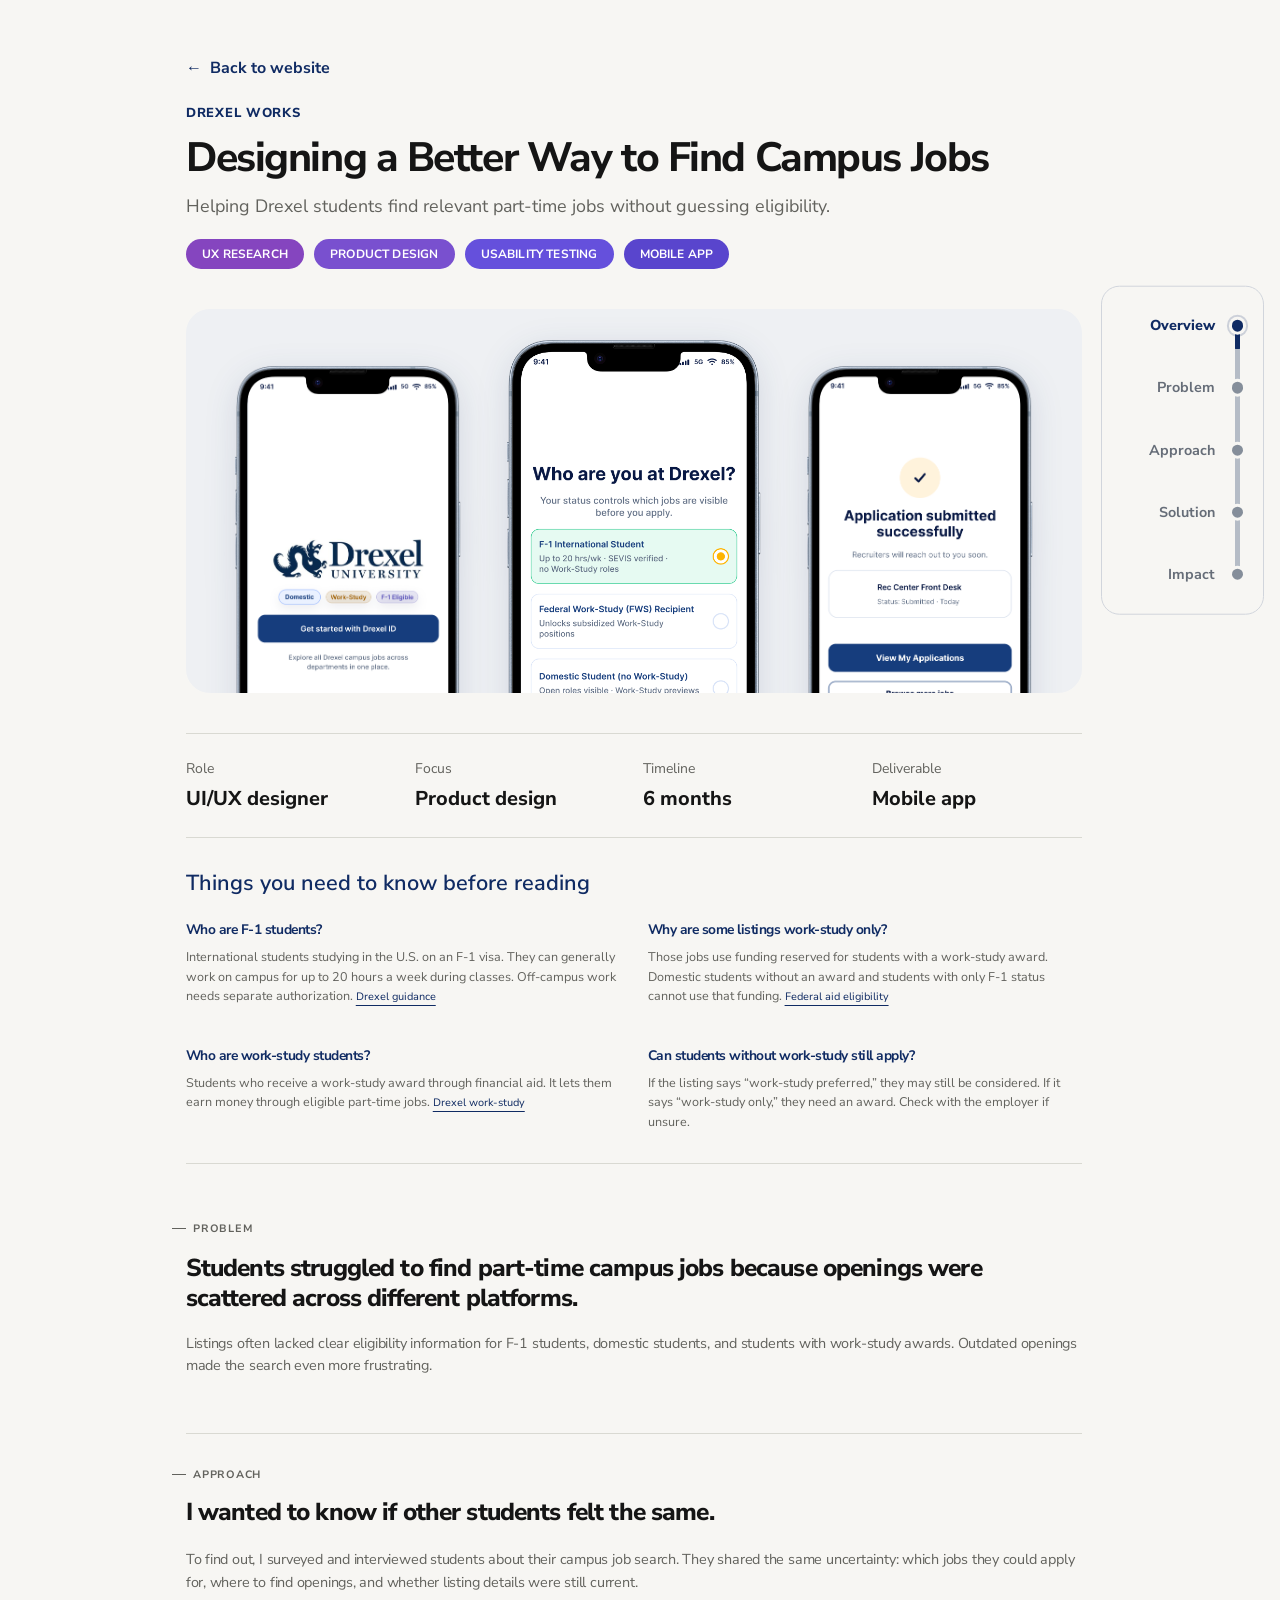
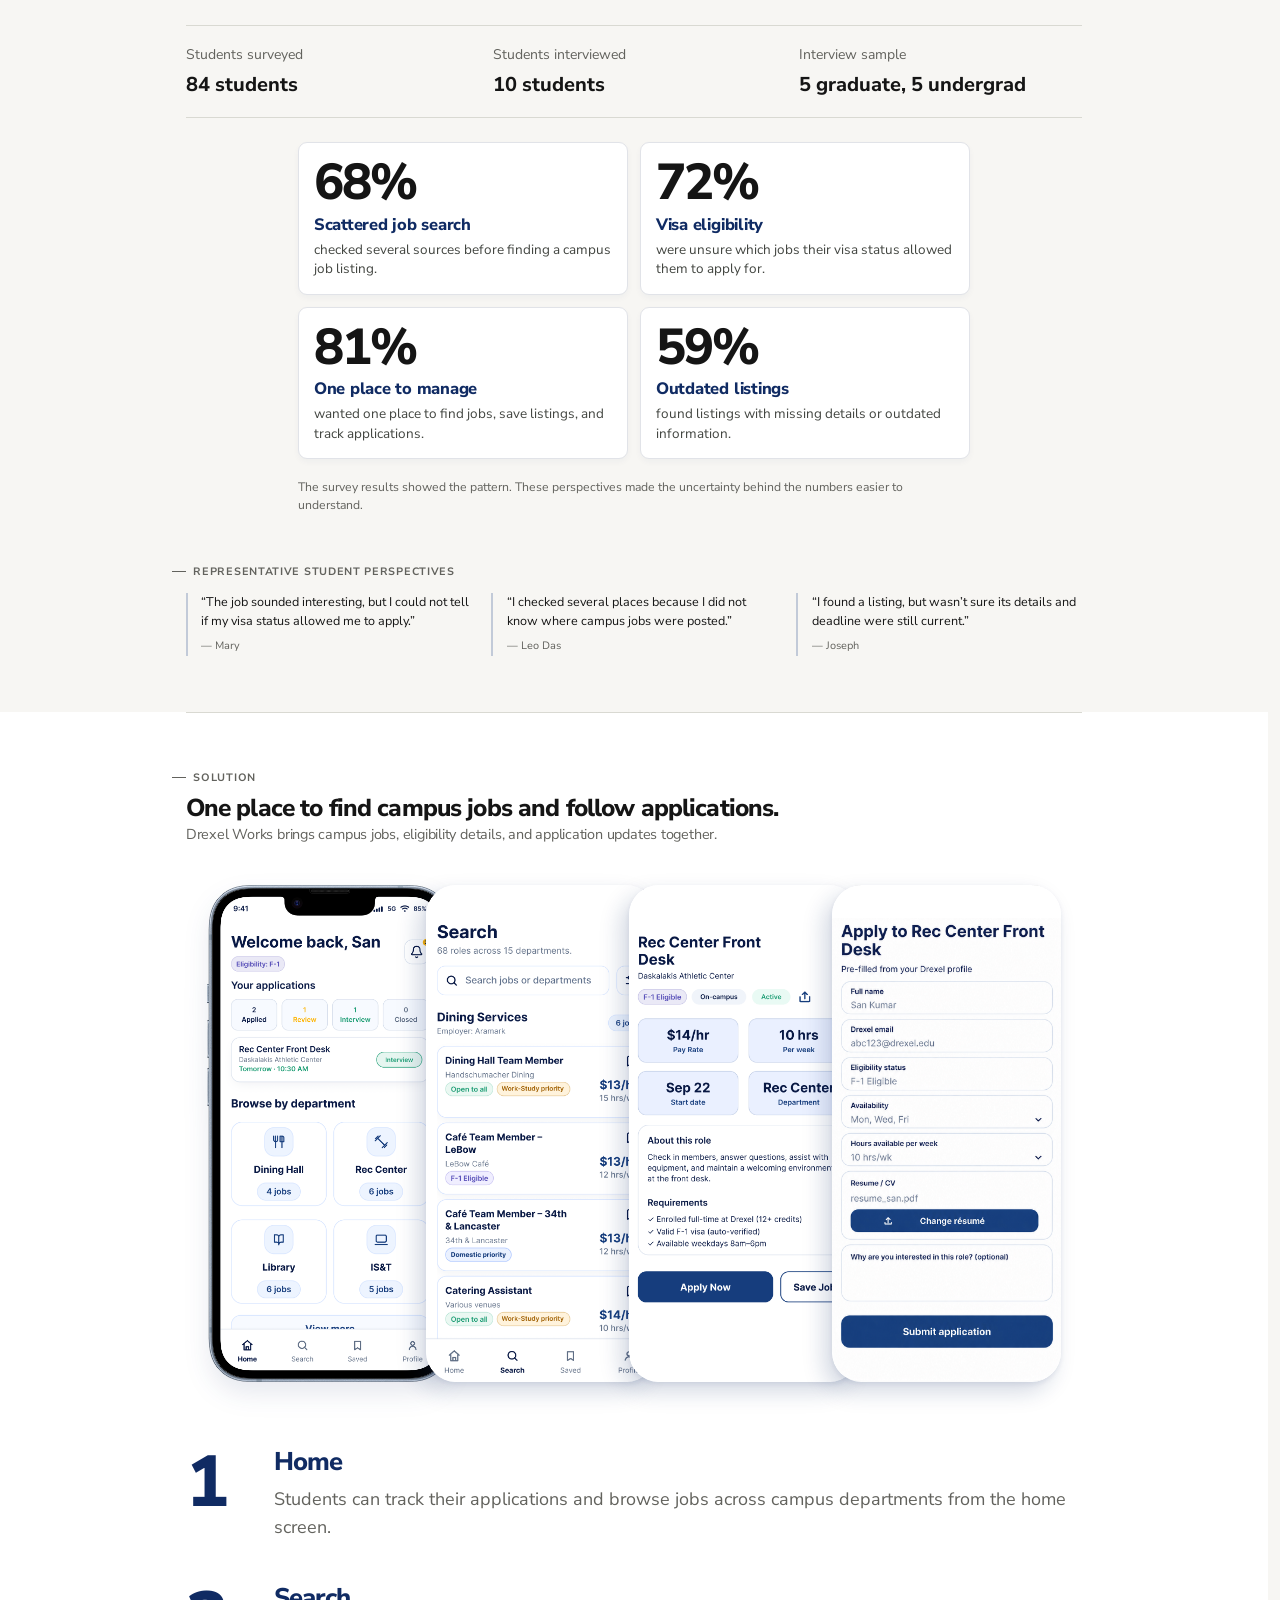
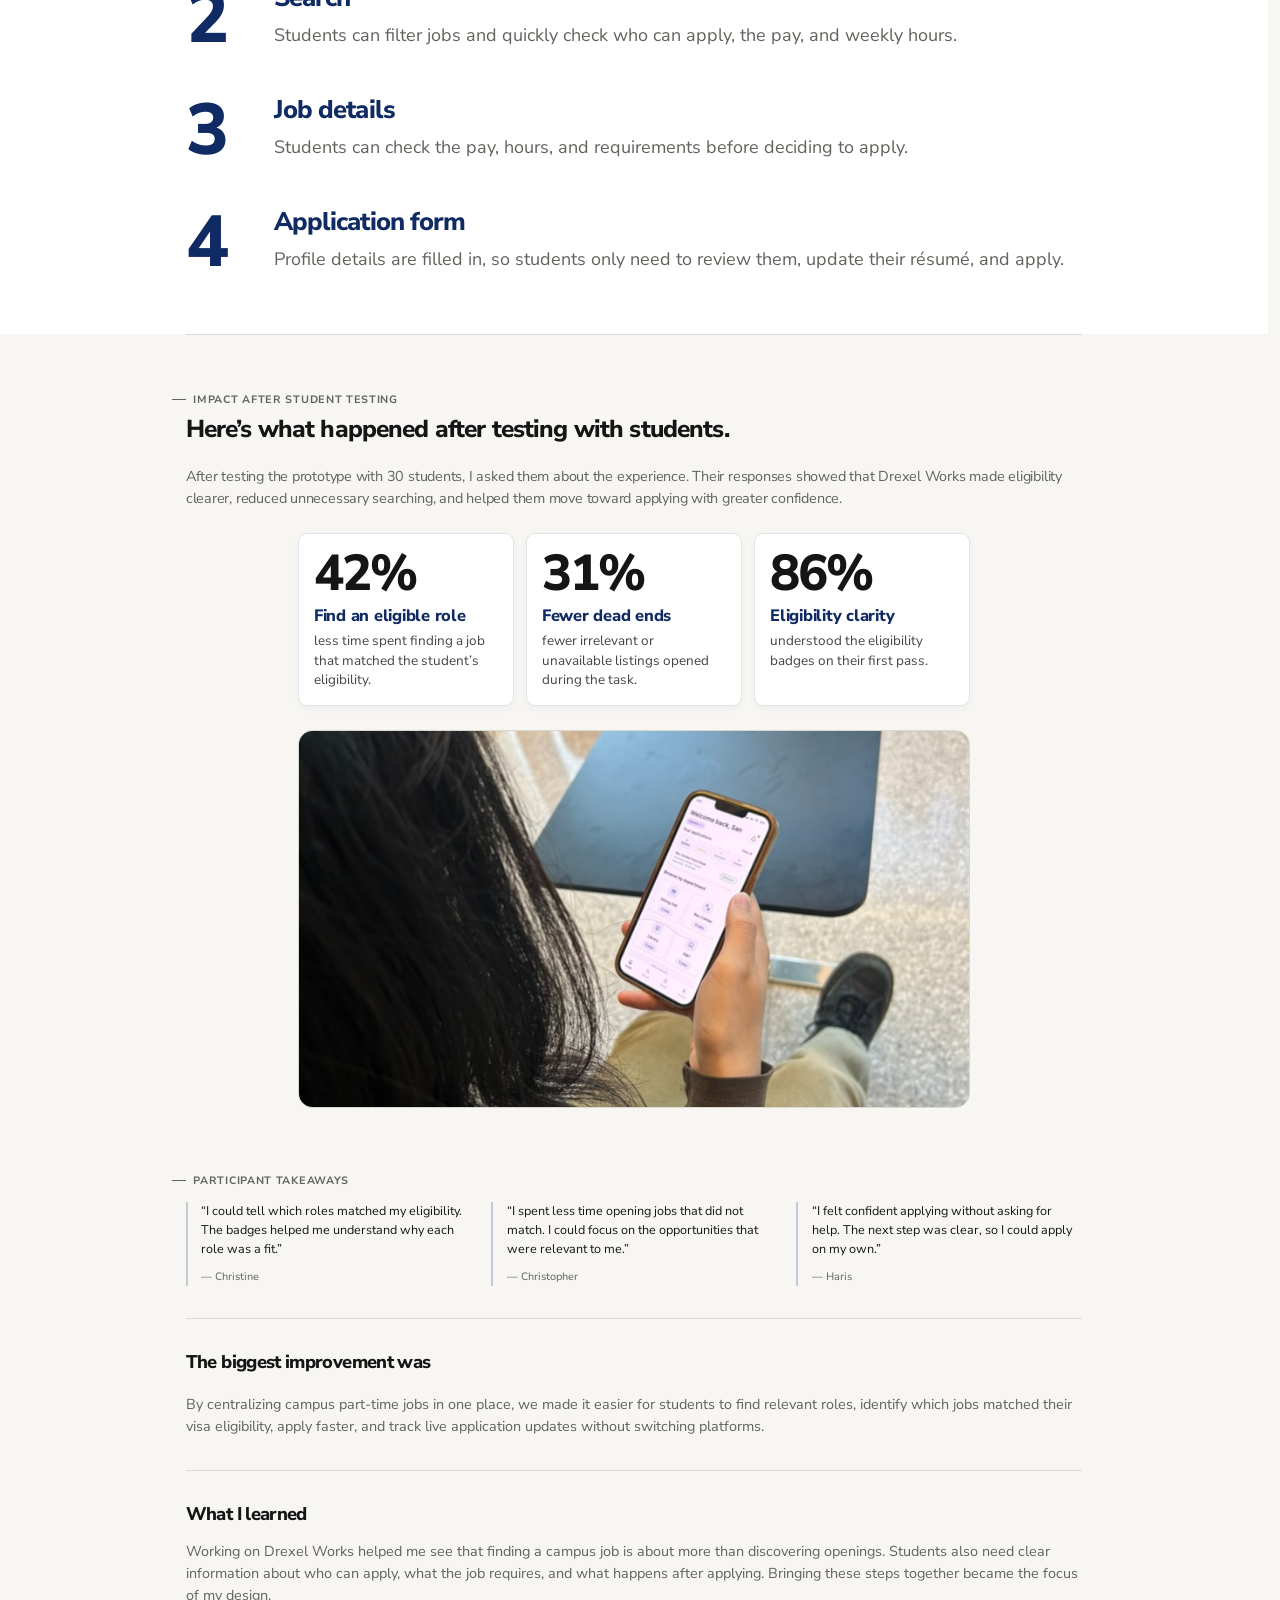
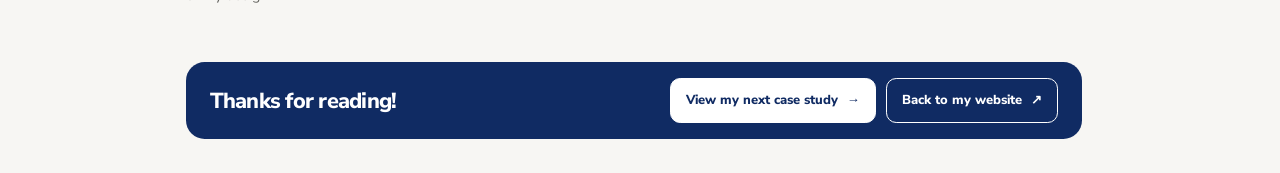
==== commit ec347fc1: "Publish approved GLOWM and Drexel Works desktop and mobile refinements" ====
--- a/index.html
+++ b/index.html
@@ -3,6 +3,7 @@
 <head>
 <meta charset="UTF-8"><meta name="viewport" content="width=device-width, initial-scale=1"><meta name="theme-color" content="#f7f6f3">
 <title>Drexel Works | UX/UI case study</title>
+<script>document.documentElement.classList.add('chapter-menu-pending');</script>
 <link rel="preconnect" href="https://fonts.googleapis.com"><link rel="preconnect" href="https://fonts.gstatic.com" crossorigin><link href="https://fonts.googleapis.com/css2?family=Nunito+Sans:opsz,wght@6..12,400;6..12,500;6..12,600;6..12,700;6..12,800&display=swap" rel="stylesheet">
 <link rel="stylesheet" href="case-study.css">
 <link rel="stylesheet" href="case-study-main.css">
@@ -10,14 +11,16 @@
 <link rel="stylesheet" href="case-study-reading.css">
 <link rel="stylesheet" href="case-study-cards.css">
 <link rel="stylesheet" href="case-study-solution.css">
-<link rel="stylesheet" href="case-study-cover.css">
+<link rel="stylesheet" href="case-study-cover.css?v=20261022-desktop-review">
 <link rel="stylesheet" href="case-study-rail.css">
 <link rel="stylesheet" href="case-study-spacing.css">
-<link rel="stylesheet" href="case-study-refinements.css">
+<link rel="stylesheet" href="case-study-refinements.css?v=20261022-compact-footer">
+<link rel="stylesheet" href="case-study-mobile.css?v=20261022-centered-stats">
 </head>
 <body class="case-study-page">
 <a class="skip-link" href="#the-problem">Skip to the case study</a>
-<nav class="chapter-rail" aria-label="Case study sections">
+<button class="mobile-menu-toggle" type="button" aria-label="Open section menu" aria-expanded="false" aria-controls="chapter-menu"><span aria-hidden="true"></span><span aria-hidden="true"></span><span aria-hidden="true"></span></button>
+<nav class="chapter-rail" id="chapter-menu" aria-label="Case study sections">
   <a class="chapter-link" href="#overview" aria-label="Overview section"><span class="chapter-label" aria-hidden="true">Overview</span><span class="chapter-dot" aria-hidden="true"></span></a>
   <a class="chapter-link" href="#the-problem" aria-label="Problem section"><span class="chapter-label" aria-hidden="true">Problem</span><span class="chapter-dot" aria-hidden="true"></span></a>
   <a class="chapter-link" href="#approach" aria-label="Approach section"><span class="chapter-label" aria-hidden="true">Approach</span><span class="chapter-dot" aria-hidden="true"></span></a>
@@ -27,9 +30,13 @@
 <main id="top">
   <section class="hero section" id="overview" aria-label="Drexel Works project overview"><div class="inner">
           <div class="cover-intro">
-            <p class="cover-kicker">Drexel Works</p>
+            <a class="desktop-back-link" href="https://sanjithuiux.design/"><span aria-hidden="true">←</span>Back to website</a>
+            <div class="mobile-brand-row"><a class="mobile-home-link" href="https://sanjithuiux.design/" aria-label="Return to portfolio homepage"><svg viewBox="0 0 24 24" width="20" height="20" fill="none" stroke="currentColor" stroke-width="1.8" stroke-linecap="round" stroke-linejoin="round" aria-hidden="true"><path d="m3 10 9-7 9 7M5 9v12h5v-7h4v7h5V9"/></svg></a><p class="cover-kicker">Drexel Works</p></div>
             <h1>Designing a Better Way to Find Campus Jobs</h1>
             <p class="cover-lede">Helping Drexel students find relevant part-time jobs without guessing eligibility.</p>
+            <ul class="project-tags" aria-label="Project focus">
+              <li>UX Research</li><li>Product Design</li><li>Usability Testing</li><li>Mobile App</li>
+            </ul>
           </div>
           <div class="cover-gallery" role="group" aria-label="Drexel Works preview: Welcome, eligibility selection, and application success">
             <figure class="cover-phone cover-phone--welcome"><img src="assets/drexel-works-frame-welcome.png" alt="Drexel Works welcome screen with the Drexel logo and sign-in button" width="483" height="974" fetchpriority="high" decoding="async"></figure>
@@ -58,15 +65,15 @@
     <p class="eyebrow">Approach</p><h2 id="survey-title">I wanted to know if other students felt the same.</h2>
     <p class="body-copy">To find out, I surveyed and interviewed students about their campus job search. They shared the same uncertainty: which jobs they could apply for, where to find openings, and whether listing details were still current.</p>
     <dl class="study-facts" aria-label="Research participation">
-      <div><dt>Students surveyed</dt><dd>84 students</dd></div>
-      <div><dt>Students interviewed</dt><dd>10 students</dd></div>
-      <div><dt>Interview sample</dt><dd>5 graduate, 5 undergrad</dd></div>
+      <div><dt>Students<span class="study-label-second"> surveyed</span></dt><dd>84 students</dd></div>
+      <div><dt>Students<span class="study-label-second"> interviewed</span></dt><dd>10 students</dd></div>
+      <div><dt>Interview<span class="study-label-second"> sample</span></dt><dd><span class="study-sample-desktop">5 graduate, 5 undergrad</span><span class="study-sample-mobile"><span>5 graduate</span><span>5 undergraduate</span></span></dd></div>
     </dl>
     <div class="findings-evidence findings-evidence--approach">
       <div class="findings-grid" aria-label="Survey findings from 84 Drexel students">
-        <article class="finding finding--scattered"><div class="finding-value"><strong>68%</strong></div><h3>Scattered job search</h3><p>said it was hard to tell which jobs they were eligible for.</p></article>
-        <article class="finding finding--eligibility"><div class="finding-value"><strong>72%</strong></div><h3>Visa eligibility</h3><p>said it was hard to tell which jobs they were eligible for.</p></article>
-        <article class="finding finding--manage"><div class="finding-value"><strong>81%</strong></div><h3>One place to manage</h3><p>said it was hard to tell which jobs they were eligible for.</p></article>
+        <article class="finding finding--scattered"><div class="finding-value"><strong>68%</strong></div><h3>Scattered job search</h3><p>checked several sources before finding a campus job listing.</p></article>
+        <article class="finding finding--eligibility"><div class="finding-value"><strong>72%</strong></div><h3>Visa eligibility</h3><p>were unsure which jobs their visa status allowed them to apply for.</p></article>
+        <article class="finding finding--manage"><div class="finding-value"><strong>81%</strong></div><h3>One place to manage</h3><p>wanted one place to find jobs, save listings, and track applications.</p></article>
         <article class="finding finding--outdated"><div class="finding-value"><strong>59%</strong></div><h3>Outdated listings</h3><p>found listings with missing details or outdated information.</p></article>
       </div>
     </div>
@@ -142,7 +149,7 @@
       </div>
       <div class="closing-navigation">
         <div class="closing-actions">
-          <button class="closing-button closing-button--primary" type="button" data-destination="next-case-study" disabled>View my next case study <span aria-hidden="true">→</span></button>
+          <a class="closing-button closing-button--primary" href="https://leodasportfolio.github.io/glowm-case-study/" data-destination="next-case-study">View my next case study <span aria-hidden="true">→</span></a>
           <a class="closing-button closing-button--secondary" href="https://sanjithuiux-portfolio.vercel.app" data-destination="portfolio">Back to my website <span aria-hidden="true">↗</span></a>
         </div>
       </div>
@@ -151,5 +158,6 @@
 </footer>
 <script src="assets/gsap-3.13.0.min.js" defer></script>
 <script src="case-study.js" defer></script>
+<script src="case-study-mobile.js?v=20261022-hidden-on-arrival" defer></script>
 </body>
 </html>
--- a/case-study-cover.css
+++ b/case-study-cover.css
@@ -1,4 +1,21 @@
 /* Main-page cover: actual app screens, with the introduction above the card. */
+.case-study-page .desktop-back-link { display: none; }
+@media (min-width: 701px) {
+  .case-study-page .desktop-back-link {
+    display: inline-flex;
+    align-items: center;
+    gap: 8px;
+    min-height: 40px;
+    margin: 0 0 16px;
+    color: var(--navy);
+    font-size: 16px;
+    font-weight: 700;
+    line-height: 1.4;
+    text-decoration: none;
+  }
+  .case-study-page .desktop-back-link:hover { text-decoration: underline; }
+}
+
 .case-study-page .cover-gallery {
   position: relative;
   isolation: isolate;
@@ -69,6 +86,33 @@
   line-height: 1.55;
 }
 
+.case-study-page .project-tags {
+  display: flex;
+  flex-wrap: wrap;
+  gap: 10px;
+  margin: 18px 0 0;
+  padding: 0;
+  list-style: none;
+}
+
+.case-study-page .project-tags li {
+  max-width: 100%;
+  margin: 0;
+  padding: 6px 16px;
+  border-radius: 100px;
+  background: #8545bf;
+  color: #fff;
+  font-size: 12px;
+  font-weight: 700;
+  line-height: 1.5;
+  letter-spacing: .015em;
+  text-transform: uppercase;
+}
+
+.case-study-page .project-tags li:nth-child(2) { background: #7950cf; }
+.case-study-page .project-tags li:nth-child(3) { background: #6550dc; }
+.case-study-page .project-tags li:nth-child(4) { background: #5945cd; }
+
 @media (max-width: 600px) {
   .case-study-page .cover-intro {
     margin-bottom: 22px;
@@ -77,4 +121,7 @@
   .case-study-page .cover-kicker {
     font-size: 11px;
   }
+
+  .case-study-page .project-tags { gap: 8px; }
+  .case-study-page .project-tags li { padding: 6px 12px; font-size: 10px; }
 }
--- a/case-study-refinements.css
+++ b/case-study-refinements.css
@@ -124,6 +124,18 @@
   padding-top: calc(var(--chapter-gap) / 4);
 }
 
+/* Compact the desktop closing bar without changing its buttons or mobile layout. */
+@media (min-width: 701px) {
+  .case-study-page .closing-card {
+    gap: 16px 20px;
+    padding: 16px 24px;
+  }
+  .case-study-page .closing-navigation {
+    flex: 0 1 auto;
+    max-width: 100%;
+  }
+}
+
 @media (min-width: 601px) and (max-width: 800px) {
   .case-study-page .findings-evidence--impact .finding {
     padding: 12px;
--- a/case-study-mobile.css
+++ b/case-study-mobile.css
@@ -0,0 +1,267 @@
+/* Approved GLOWM mobile treatment, adapted to Drexel's five chapters and copy.
+ * Existing desktop styles, research values and source screen assets stay intact. */
+.mobile-menu-toggle, .mobile-home-link { display: none; }
+.mobile-brand-row { display: contents; }
+.study-sample-mobile { display: none; }
+
+@media (max-width: 700px) {
+  html { scroll-padding-top: 80px; }
+  .case-study-page {
+    --mobile-body-size: clamp(14px, 3.85vw, 18px);
+    --chapter-gap: 64px;
+    --subsection-gap: 40px;
+    --content-gap: 24px;
+    --balanced-inset: 24px;
+    font-size: var(--mobile-body-size);
+    line-height: 1.55;
+  }
+  .case-study-page .section,
+  .case-study-page .hero,
+  .case-study-page .case-study-footer {
+    padding-inline: 16px;
+    scroll-margin-top: 16px;
+  }
+  .case-study-page .inner { width: 100%; min-width: 0; }
+  .case-study-page .hero { padding-top: 24px; }
+  .case-study-page .eyebrow { margin-left: 0; font-size: 12px; line-height: 1.5; }
+  .case-study-page .section :is(h2, h3, h4),
+  .case-study-page .solution-steps h3,
+  .case-study-page .closing-card h2 { font-size: 18px; }
+  .case-study-page .findings-evidence .finding h3 { font-size: 16px; }
+  .case-study-page .section p:not(.eyebrow):not(.cover-kicker),
+  .case-study-page .findings-evidence .finding > p,
+  .case-study-page .facts b,
+  .case-study-page .study-facts dd,
+  .case-study-page :is(.voice, .impact-voice) > span {
+    font-size: var(--mobile-body-size);
+    line-height: 1.55;
+    letter-spacing: 0;
+  }
+  .case-study-page .reading-guide-content a { font-size: inherit; }
+  .case-study-page .section :is(h2, h3, h4),
+  .case-study-page .section p:not(.eyebrow):not(.cover-kicker) {
+    width: 100%;
+    max-width: none;
+    margin-inline: 0;
+    padding-inline: 0;
+    text-align: justify;
+    text-align-last: left;
+    text-justify: inter-word;
+    text-wrap: wrap;
+    -webkit-hyphens: auto;
+    hyphens: auto;
+    hyphenate-limit-chars: 6 3 3;
+    overflow-wrap: break-word;
+    word-break: normal;
+  }
+
+  /* Same header controls, with Drexel's own project name rather than GLOWM's logo. */
+  .case-study-page .mobile-brand-row {
+    display: flex;
+    align-items: center;
+    gap: 8px;
+    min-height: 52px;
+    margin-bottom: 10px;
+    padding-right: 52px;
+  }
+  .case-study-page .cover-kicker {
+    margin: 0;
+    font-size: 24px;
+    line-height: 1.2;
+    letter-spacing: -.03em;
+    text-transform: none;
+  }
+  .case-study-page .cover-intro h1 {
+    font-size: 18px;
+    line-height: 1.25;
+    text-align: justify;
+    text-align-last: left;
+    -webkit-hyphens: auto;
+    hyphens: auto;
+    overflow-wrap: break-word;
+  }
+  .case-study-page .cover-lede { margin-top: 6px; line-height: 1.45; }
+  .case-study-page .cover-intro { margin-bottom: 24px; }
+  .case-study-page .project-tags {
+    display: grid;
+    grid-template-columns: repeat(2, minmax(0, 1fr));
+    gap: 8px;
+    margin-top: 20px;
+  }
+  .case-study-page .project-tags li {
+    display: flex;
+    align-items: center;
+    justify-content: center;
+    min-width: 0;
+    padding: 6px 8px;
+    font-size: clamp(10px, 2.8vw, 12px);
+    line-height: 1.5;
+    white-space: nowrap;
+  }
+  .case-study-page .cover-gallery { aspect-ratio: 3 / 2; }
+  .case-study-page .cover-phone--welcome,
+  .case-study-page .cover-phone--success { top: 12%; }
+  .case-study-page .cover-phone--eligibility { top: 6%; }
+
+  .case-study-page .facts { grid-template-columns: repeat(2, minmax(0, 1fr)); gap: 24px 16px; }
+  .case-study-page .facts > div {
+    justify-self: center;
+    width: 100%;
+    max-width: 140px;
+    text-align: left;
+  }
+  .case-study-page .facts span { font-size: 14px; line-height: 1.5; }
+  .case-study-page .study-facts {
+    grid-template-columns: minmax(0, .9fr) minmax(0, .9fr) minmax(0, 1.2fr);
+    column-gap: 8px;
+    row-gap: 0;
+    text-align: center;
+  }
+  .case-study-page .study-facts dt,
+  .case-study-page .study-facts dd { text-align: center; }
+  .case-study-page .study-facts dt {
+    min-height: 2.8em;
+    font-size: clamp(10px, 2.7vw, 12px);
+    line-height: 1.4;
+  }
+  .case-study-page .study-label-second { display: block; white-space: nowrap; }
+  .case-study-page .study-sample-desktop { display: none; }
+  .case-study-page .study-sample-mobile { display: grid; gap: 2px; }
+  .case-study-page .study-sample-mobile > span { display: block; white-space: nowrap; }
+  .case-study-page .reading-guide-content { grid-template-columns: minmax(0, 1fr); gap: 24px; }
+  .case-study-page .reading-guide-column { row-gap: 24px; }
+  .case-study-page .findings-evidence,
+  .case-study-page .voices-summary { width: 100%; max-width: none; margin-inline: 0; }
+  .case-study-page .findings-evidence .findings-grid { grid-template-columns: minmax(0, 1fr); gap: 12px; }
+  .case-study-page .findings-evidence .finding { min-width: 0; padding: 15px; }
+  .case-study-page :is(.voices-list, .impact-voices-list) { grid-template-columns: minmax(0, 1fr); gap: 24px; }
+  .case-study-page .voices-summary { margin-top: 20px; }
+  .case-study-page .solution-showcase { --phone-width: 48%; flex-wrap: wrap; gap: 24px 3%; }
+  .case-study-page .solution-phone--screen { margin-left: 0; }
+  .case-study-page .solution-steps { gap: 24px; margin-top: 32px; }
+  .case-study-page .solution-steps > li { grid-template-columns: 40px minmax(0, 1fr); column-gap: 16px; }
+  .case-study-page .solution-step-number { font-size: 48px; }
+  .case-study-page .closing-card { padding: 24px 20px; }
+  .case-study-page .closing-actions { flex-direction: column; width: 100%; }
+  .case-study-page .closing-button { width: 100%; min-height: 52px; padding: 14px 18px; font-size: 17px; }
+
+  /* Match the approved top-positioned, horizontal disclosure menu. */
+  .case-study-page .chapter-rail {
+    position: relative;
+    top: auto;
+    right: auto;
+    transform: none;
+    grid-template-columns: repeat(5, minmax(0, 1fr));
+    gap: 0;
+    width: calc(100% - 32px);
+    max-height: none;
+    margin: 12px 16px 0;
+    padding: 12px 4px;
+    border-radius: 18px;
+    background: var(--paper);
+    overflow-y: auto;
+  }
+  :is(.chapter-menu-pending, .chapter-menu-ready) .case-study-page .chapter-rail {
+    position: fixed;
+    top: 12px;
+    right: 72px;
+    left: 16px;
+    width: auto;
+    max-height: calc(100svh - 24px);
+    margin: 0;
+    transform: translateY(-6px);
+    opacity: 0;
+    visibility: hidden;
+    pointer-events: none;
+    box-shadow: 0 8px 24px rgba(16, 43, 99, .08);
+    transition: transform 500ms cubic-bezier(.45, 0, .55, 1), opacity 500ms cubic-bezier(.45, 0, .55, 1), visibility 0s 500ms;
+  }
+  .chapter-menu-ready .case-study-page .chapter-rail[data-menu-open] {
+    transform: translateY(0);
+    opacity: 1;
+    visibility: visible;
+    pointer-events: auto;
+    transition-delay: 0s;
+  }
+  /* Never animate a load/history/tab-return reset: only a user tap animates. */
+  .chapter-menu-pending .case-study-page .chapter-rail,
+  .case-study-page .chapter-rail[data-menu-reset] { transition: none !important; }
+  .case-study-page .chapter-rail::before,
+  .case-study-page .chapter-rail::after {
+    top: 23px;
+    bottom: auto;
+    left: calc(10% + 3px);
+    right: calc(10% + 3px);
+    width: auto;
+    height: 3px;
+  }
+  .case-study-page .chapter-rail::after { transform: scaleX(var(--chapter-progress)); transform-origin: left; }
+  .case-study-page .chapter-link {
+    grid-template-columns: minmax(0, 1fr);
+    grid-template-rows: 22px 30px;
+    gap: 2px;
+    height: 54px;
+  }
+  .case-study-page .chapter-dot { grid-row: 1; grid-column: 1; width: 10px; height: 10px; }
+  .case-study-page .chapter-label {
+    grid-row: 2;
+    grid-column: 1;
+    justify-self: center;
+    font-size: clamp(9px, 2.6vw, 12px);
+    line-height: 1.2;
+    text-align: center;
+    white-space: normal;
+  }
+  .chapter-menu-ready .case-study-page .mobile-menu-toggle {
+    position: fixed;
+    z-index: 40;
+    top: 28px;
+    right: 16px;
+    display: grid;
+    place-items: center;
+    width: 44px;
+    height: 44px;
+    padding: 0;
+    border: 1px solid #d1d5dc;
+    border-radius: 50%;
+    background: var(--paper);
+    color: var(--navy);
+    box-shadow: 0 3px 12px rgba(16, 43, 99, .08);
+    cursor: pointer;
+  }
+  .mobile-menu-toggle span {
+    position: absolute;
+    width: 19px;
+    height: 2px;
+    border-radius: 2px;
+    background: currentColor;
+    transition: transform 200ms ease, opacity 160ms ease;
+  }
+  .mobile-menu-toggle span:first-child { transform: translateY(-6px); }
+  .mobile-menu-toggle span:last-child { transform: translateY(6px); }
+  .mobile-menu-toggle[aria-expanded="true"] span:first-child { transform: rotate(45deg); }
+  .mobile-menu-toggle[aria-expanded="true"] span:nth-child(2) { opacity: 0; }
+  .mobile-menu-toggle[aria-expanded="true"] span:last-child { transform: rotate(-45deg); }
+  .case-study-page .mobile-home-link {
+    display: inline-flex;
+    flex: 0 0 44px;
+    align-items: center;
+    justify-content: center;
+    width: 44px;
+    height: 44px;
+    border: 1px solid #d1d5dc;
+    border-radius: 50%;
+    color: var(--navy);
+    text-decoration: none;
+  }
+}
+
+@media (prefers-reduced-motion: reduce) {
+  .case-study-page .chapter-rail,
+  .mobile-menu-toggle span { transition: none !important; }
+}
+@media print {
+  .case-study-page .chapter-rail,
+  .mobile-menu-toggle,
+  .mobile-home-link { display: none !important; }
+}
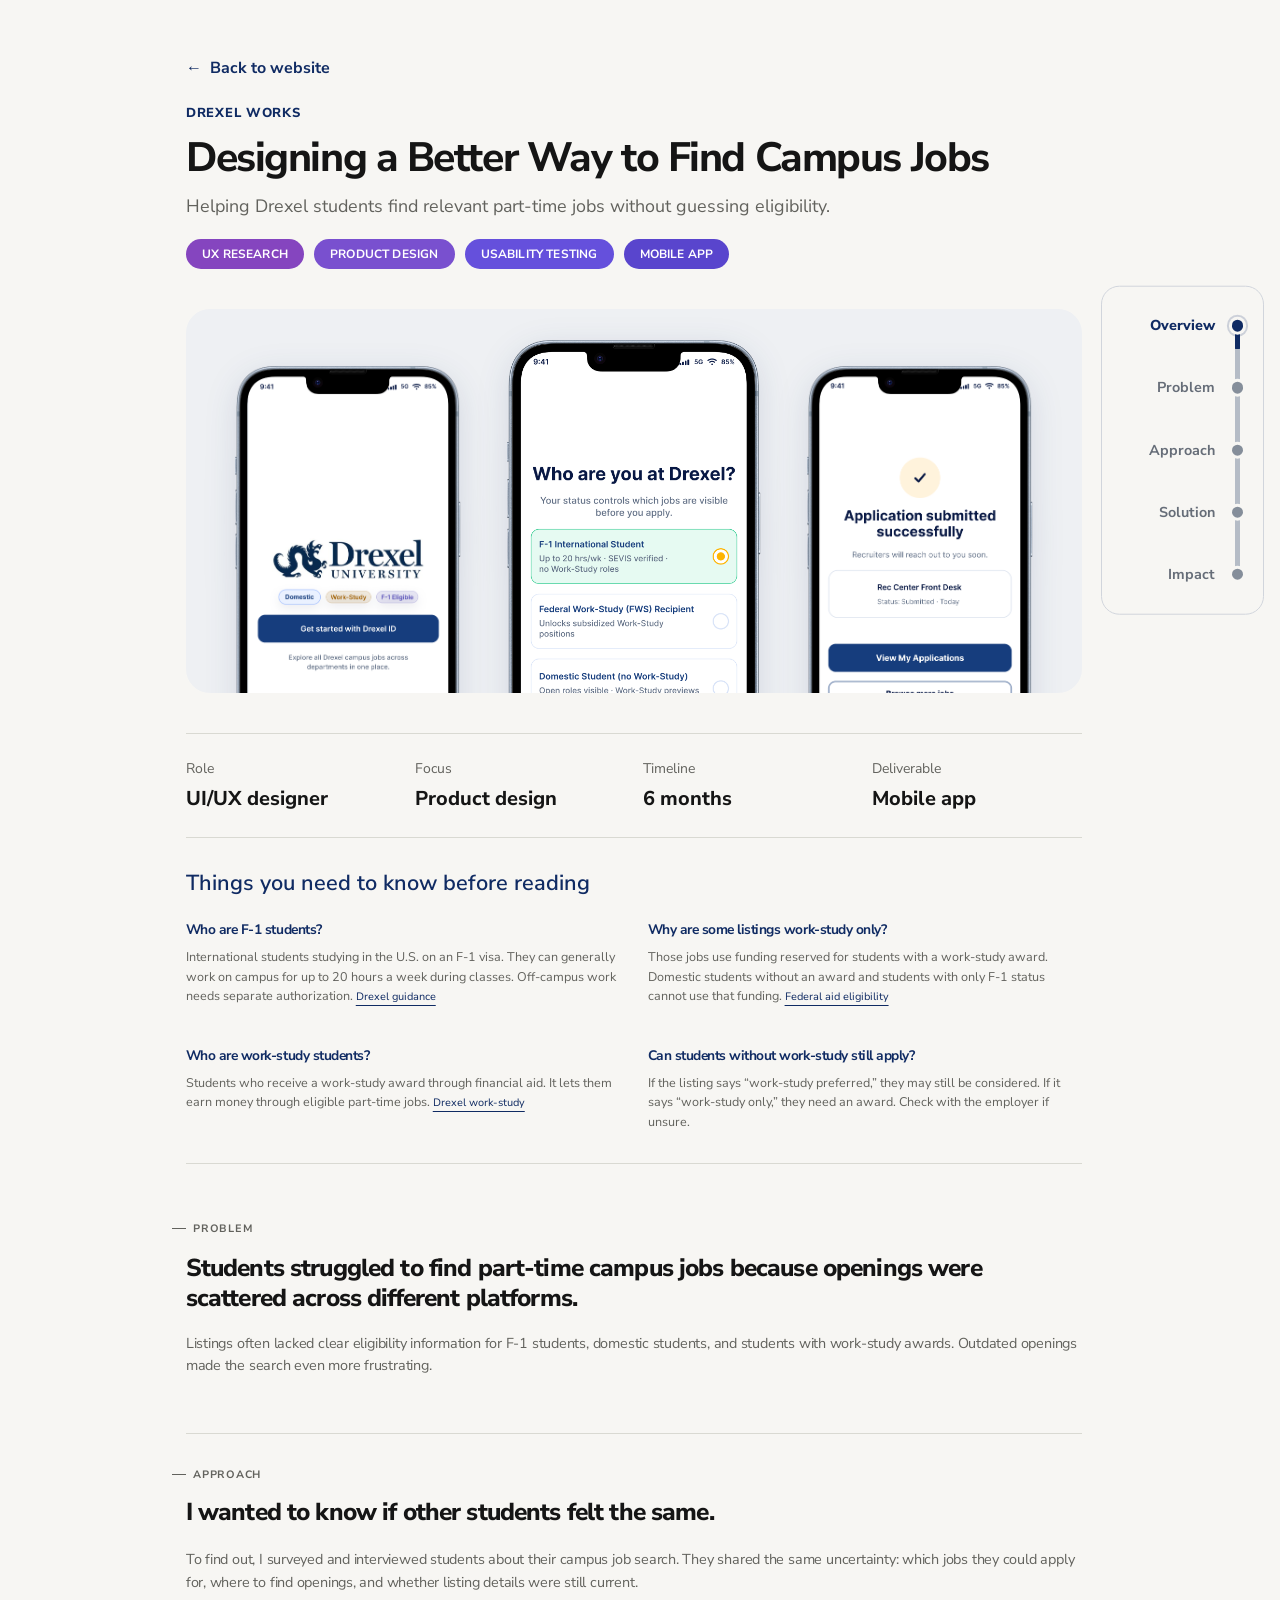
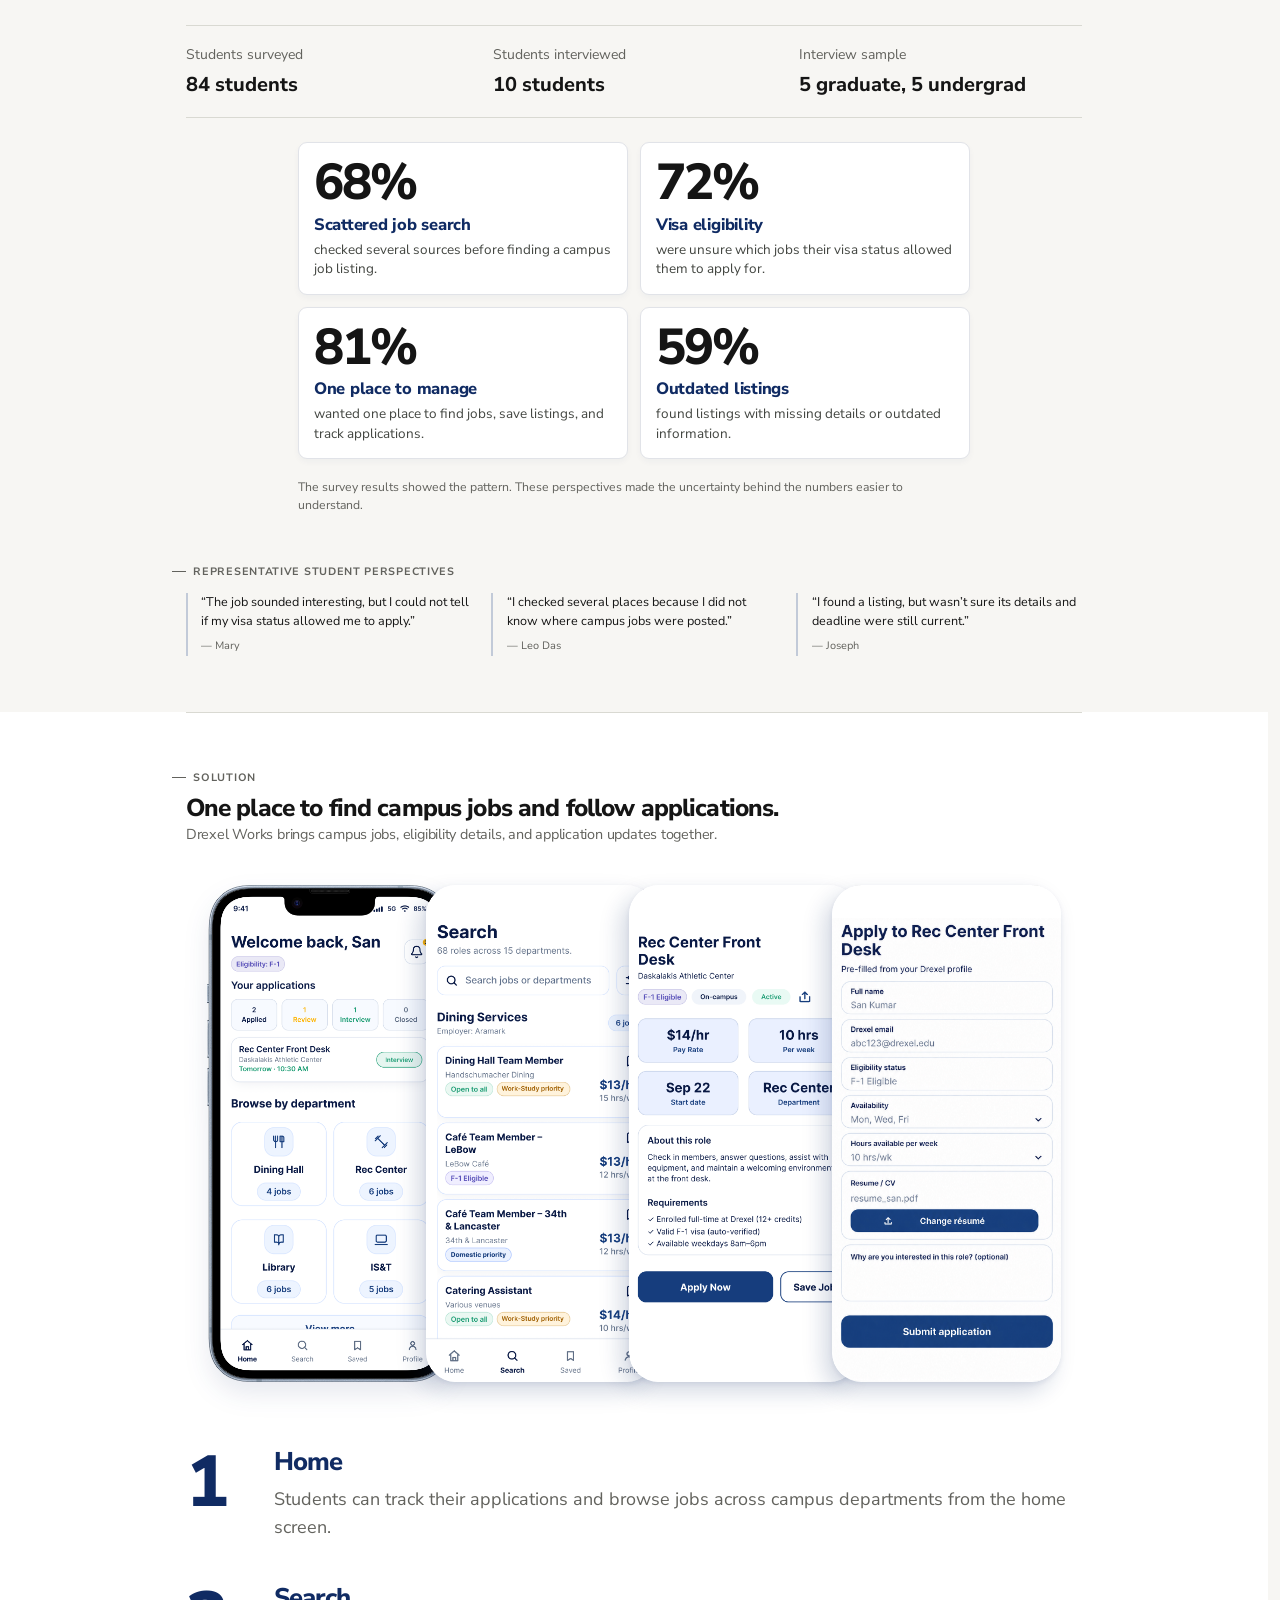
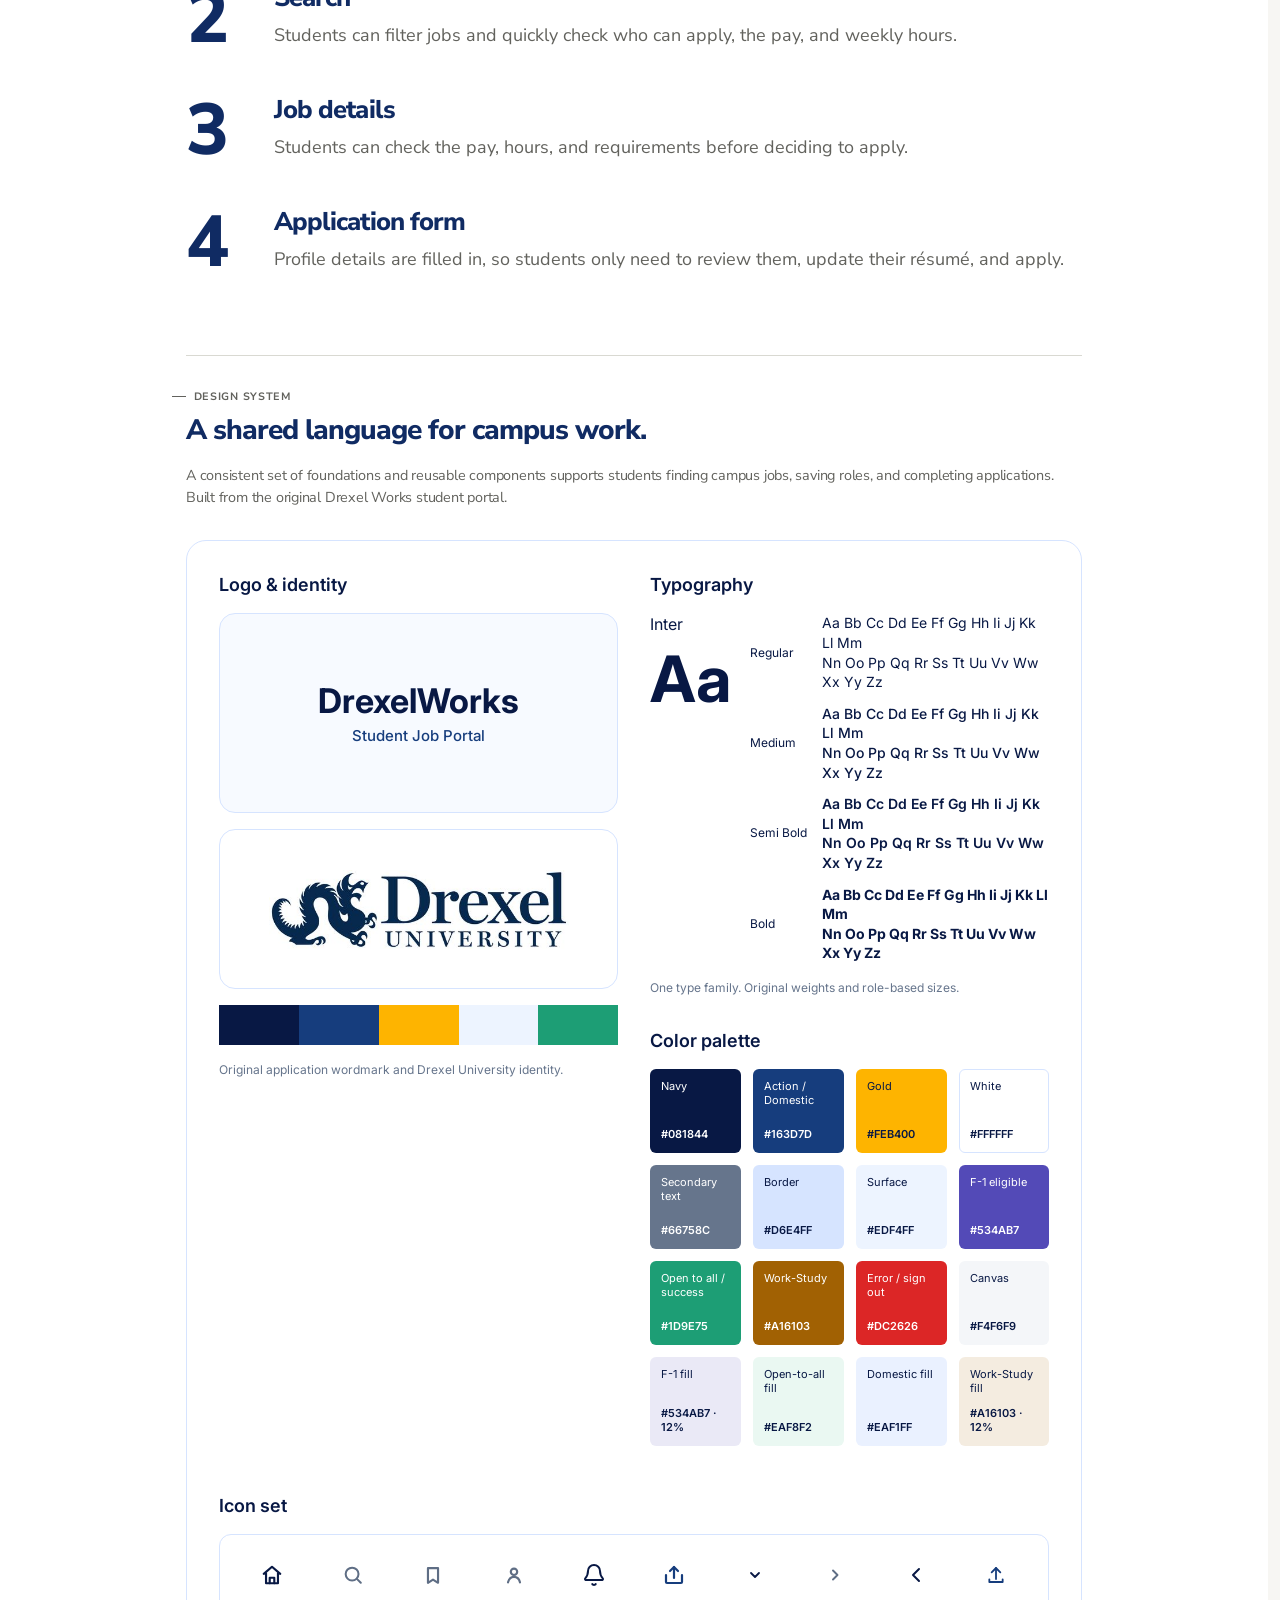
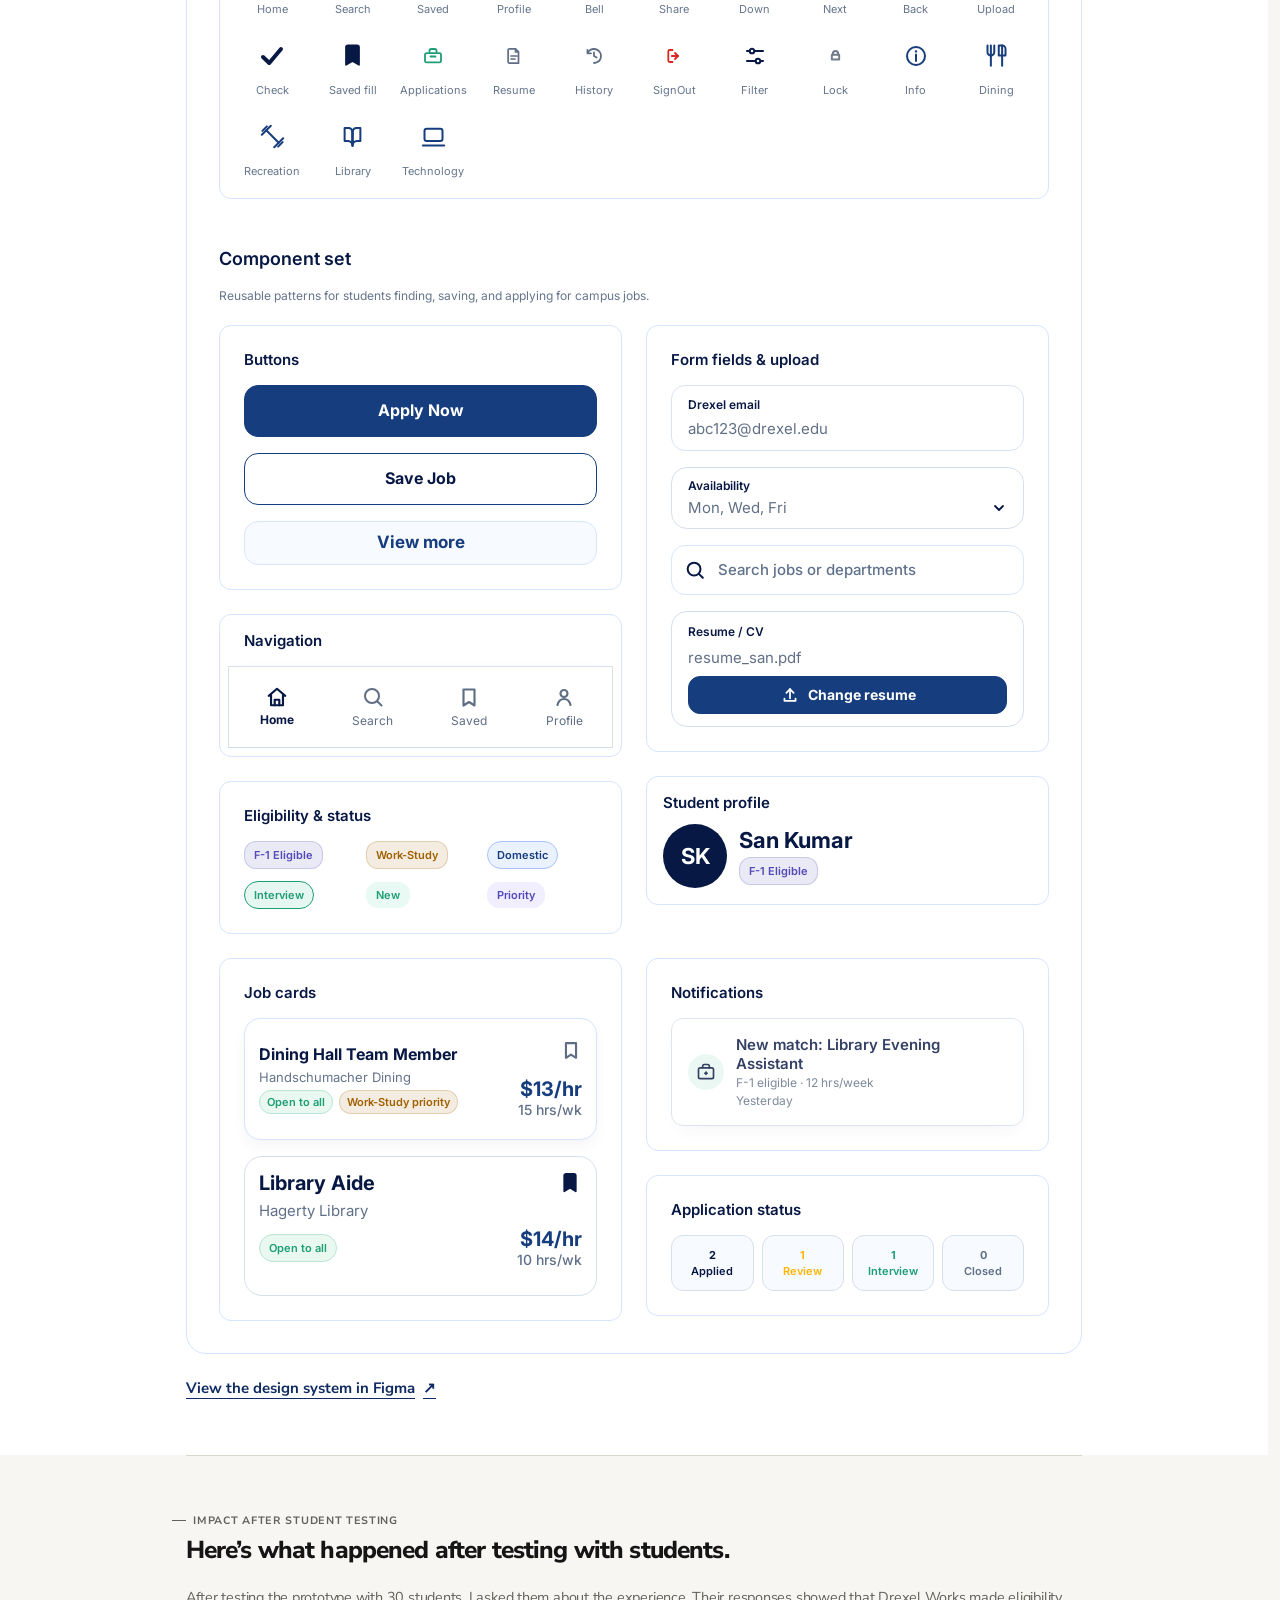
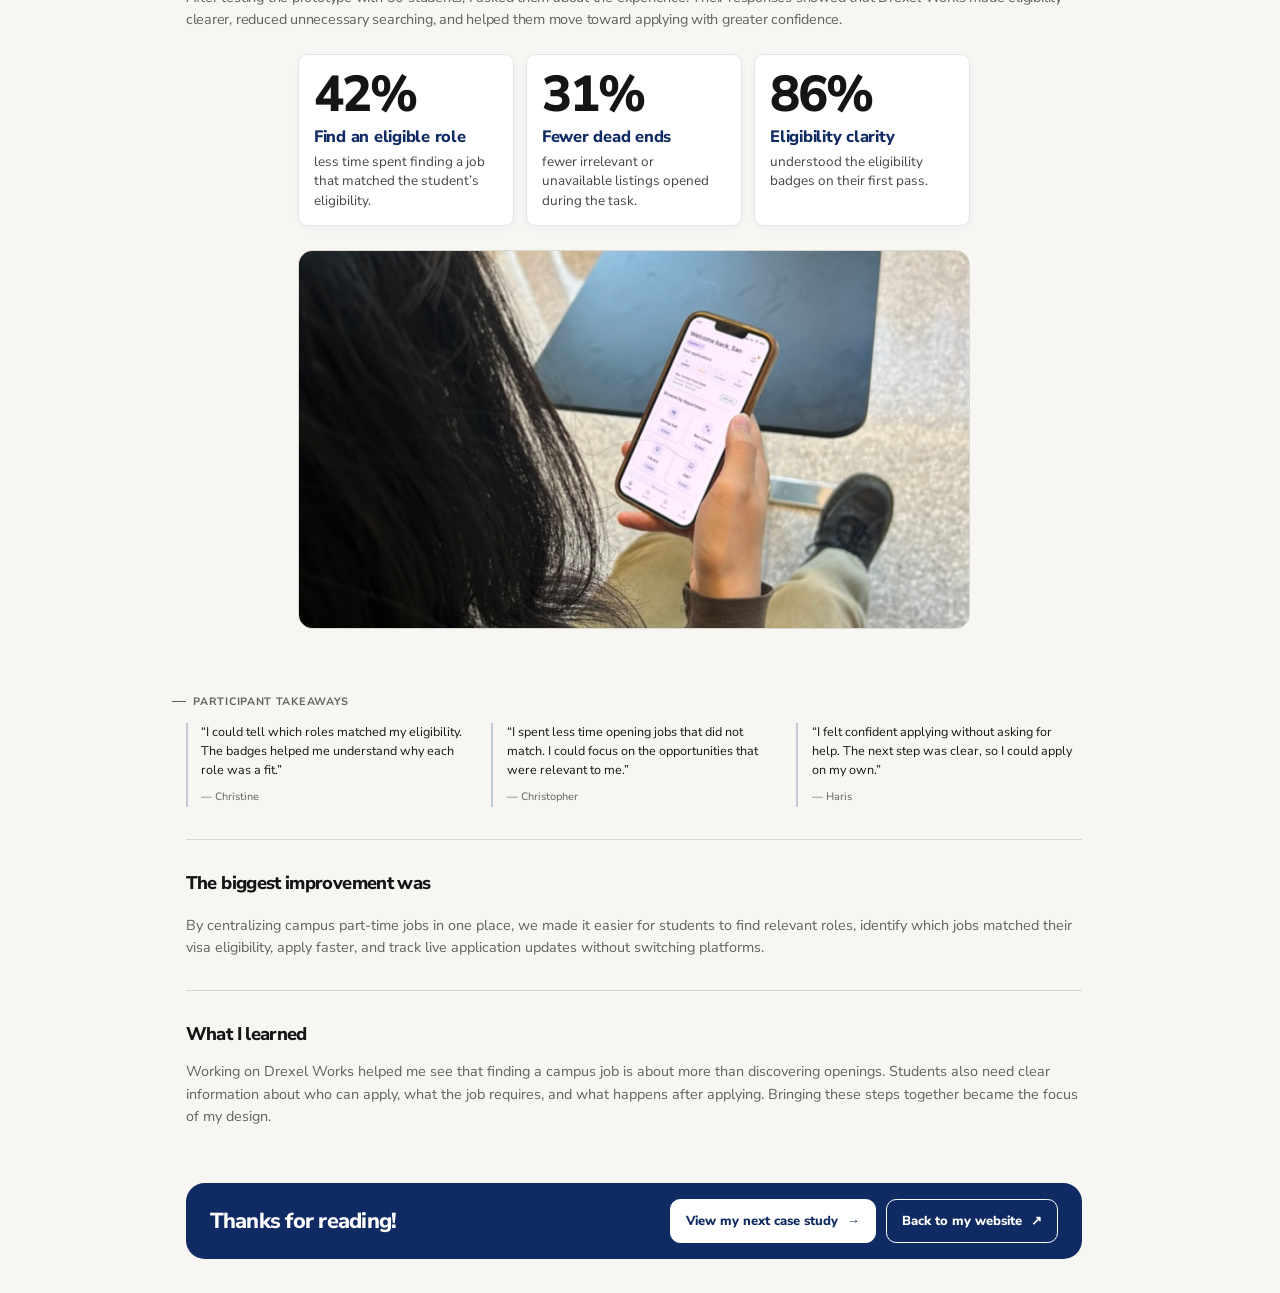
==== commit 6949835b: "Add responsive Drexel Works design system below the solution" ====
--- a/index.html
+++ b/index.html
@@ -16,6 +16,8 @@
 <link rel="stylesheet" href="case-study-spacing.css">
 <link rel="stylesheet" href="case-study-refinements.css?v=20261022-compact-footer">
 <link rel="stylesheet" href="case-study-mobile.css?v=20261022-centered-stats">
+<link rel="stylesheet" href="https://fonts.googleapis.com/css2?family=Inter:wght@400;500;600;700;800&display=swap">
+<link rel="stylesheet" href="case-study-design-system.css?v=20261025">
 </head>
 <body class="case-study-page">
 <a class="skip-link" href="#the-problem">Skip to the case study</a>
@@ -105,6 +107,93 @@
       <li><span class="solution-step-number" aria-hidden="true">3</span><div><h3>Job details</h3><p>Students can check the pay, hours, and requirements before deciding to apply.</p></div></li>
       <li><span class="solution-step-number" aria-hidden="true">4</span><div><h3>Application form</h3><p>Profile details are filled in, so students only need to review them, update their résumé, and apply.</p></div></li>
     </ol>
+    <section class="design-system" id="design-system" aria-labelledby="design-system-title">
+      <p class="eyebrow">Design system</p>
+      <h3 class="ds-title" id="design-system-title">A shared language for campus work.</h3>
+      <p class="body-copy ds-intro">A consistent set of foundations and reusable components supports students finding campus jobs, saving roles, and completing applications. Built from the original Drexel Works student portal.</p>
+      <div class="ds-board">
+        <div class="ds-foundations">
+          <section class="ds-identity" aria-labelledby="ds-identity-title">
+            <h4 id="ds-identity-title">Logo &amp; identity</h4>
+            <div class="ds-wordmark"><strong>DrexelWorks</strong><span>Student Job Portal</span></div>
+            <div class="ds-university"><img src="assets/design-system/11210.png" width="300" height="79" alt="Drexel University" loading="lazy" decoding="async"></div>
+            <div class="ds-palette-strip" aria-hidden="true"><i></i><i></i><i></i><i></i><i></i></div>
+            <p class="ds-caption">Original application wordmark and Drexel University identity.</p>
+          </section>
+          <div class="ds-type-color">
+            <section aria-labelledby="ds-type-title">
+              <h4 id="ds-type-title">Typography</h4>
+              <div class="ds-type-specimen">
+                <div class="ds-family"><span>Inter</span><strong>Aa</strong></div>
+                <div class="ds-weights"><div class="ds-weight"><span>Regular</span><div style="font-weight:400">Aa Bb Cc Dd Ee Ff Gg Hh Ii Jj Kk Ll Mm<br>Nn Oo Pp Qq Rr Ss Tt Uu Vv Ww Xx Yy Zz</div></div><div class="ds-weight"><span>Medium</span><div style="font-weight:500">Aa Bb Cc Dd Ee Ff Gg Hh Ii Jj Kk Ll Mm<br>Nn Oo Pp Qq Rr Ss Tt Uu Vv Ww Xx Yy Zz</div></div><div class="ds-weight"><span>Semi Bold</span><div style="font-weight:600">Aa Bb Cc Dd Ee Ff Gg Hh Ii Jj Kk Ll Mm<br>Nn Oo Pp Qq Rr Ss Tt Uu Vv Ww Xx Yy Zz</div></div><div class="ds-weight"><span>Bold</span><div style="font-weight:700">Aa Bb Cc Dd Ee Ff Gg Hh Ii Jj Kk Ll Mm<br>Nn Oo Pp Qq Rr Ss Tt Uu Vv Ww Xx Yy Zz</div></div></div>
+              </div>
+              <p class="ds-caption">One type family. Original weights and role-based sizes.</p>
+            </section>
+            <section aria-labelledby="ds-color-title">
+              <h4 id="ds-color-title">Color palette</h4>
+              <ul class="ds-colors" role="list"><li class="ds-swatch ds-swatch--dark" style="--swatch:#081844"><span>Navy</span><strong>#081844</strong></li><li class="ds-swatch ds-swatch--dark" style="--swatch:#163D7D"><span>Action / Domestic</span><strong>#163D7D</strong></li><li class="ds-swatch " style="--swatch:#FEB400"><span>Gold</span><strong>#FEB400</strong></li><li class="ds-swatch " style="--swatch:#FFFFFF"><span>White</span><strong>#FFFFFF</strong></li><li class="ds-swatch ds-swatch--dark" style="--swatch:#66758C"><span>Secondary text</span><strong>#66758C</strong></li><li class="ds-swatch " style="--swatch:#D6E4FF"><span>Border</span><strong>#D6E4FF</strong></li><li class="ds-swatch " style="--swatch:#EDF4FF"><span>Surface</span><strong>#EDF4FF</strong></li><li class="ds-swatch ds-swatch--dark" style="--swatch:#534AB7"><span>F-1 eligible</span><strong>#534AB7</strong></li><li class="ds-swatch ds-swatch--dark" style="--swatch:#1D9E75"><span>Open to all / success</span><strong>#1D9E75</strong></li><li class="ds-swatch ds-swatch--dark" style="--swatch:#A16103"><span>Work-Study</span><strong>#A16103</strong></li><li class="ds-swatch ds-swatch--dark" style="--swatch:#DC2626"><span>Error / sign out</span><strong>#DC2626</strong></li><li class="ds-swatch " style="--swatch:#F4F6F9"><span>Canvas</span><strong>#F4F6F9</strong></li><li class="ds-swatch " style="--swatch:rgba(83,74,183,.12)"><span>F-1 fill</span><strong>#534AB7 · 12%</strong></li><li class="ds-swatch " style="--swatch:#EAF8F2"><span>Open-to-all fill</span><strong>#EAF8F2</strong></li><li class="ds-swatch " style="--swatch:#EAF1FF"><span>Domestic fill</span><strong>#EAF1FF</strong></li><li class="ds-swatch " style="--swatch:rgba(161,97,3,.12)"><span>Work-Study fill</span><strong>#A16103 · 12%</strong></li></ul>
+            </section>
+          </div>
+        </div>
+        <section class="ds-icons-section" aria-labelledby="ds-icons-title">
+          <h4 id="ds-icons-title">Icon set</h4>
+          <ul class="ds-icon-grid" role="list"><li><span class="ds-icon-slot"><img src="assets/design-system/f1a1d.svg" width="22" height="22" alt="" loading="lazy" decoding="async"></span><span>Home</span></li><li><span class="ds-icon-slot"><img src="assets/design-system/193c1.svg" width="22" height="22" alt="" loading="lazy" decoding="async"></span><span>Search</span></li><li><span class="ds-icon-slot"><img src="assets/design-system/3929c.svg" width="22" height="22" alt="" loading="lazy" decoding="async"></span><span>Saved</span></li><li><span class="ds-icon-slot"><img src="assets/design-system/993f3.svg" width="22" height="22" alt="" loading="lazy" decoding="async"></span><span>Profile</span></li><li><span class="ds-icon-slot"><img src="assets/design-system/9bc97.svg" width="24" height="24" alt="" loading="lazy" decoding="async"></span><span>Bell</span></li><li><span class="ds-icon-slot"><img src="assets/design-system/d1ee6.svg" width="24" height="24" alt="" loading="lazy" decoding="async"></span><span>Share</span></li><li><span class="ds-icon-slot"><img src="assets/design-system/97ece.svg" width="16" height="16" alt="" loading="lazy" decoding="async"></span><span>Down</span></li><li><span class="ds-icon-slot"><img src="assets/design-system/6a6de.svg" width="18" height="18" alt="" loading="lazy" decoding="async"></span><span>Next</span></li><li><span class="ds-icon-slot"><img src="assets/design-system/1e339.svg" width="24" height="24" alt="" loading="lazy" decoding="async"></span><span>Back</span></li><li><span class="ds-icon-slot"><img src="assets/design-system/4b738.svg" width="24" height="24" alt="" loading="lazy" decoding="async"></span><span>Upload</span></li><li><span class="ds-icon-slot"><img src="assets/design-system/c573a.svg" width="38" height="38" alt="" loading="lazy" decoding="async"></span><span>Check</span></li><li><span class="ds-icon-slot"><img src="assets/design-system/5e026.svg" width="27" height="27" alt="" loading="lazy" decoding="async"></span><span>Saved fill</span></li><li><span class="ds-icon-slot"><img src="assets/design-system/310a6.svg" width="22" height="22" alt="" loading="lazy" decoding="async"></span><span>Applications</span></li><li><span class="ds-icon-slot"><img src="assets/design-system/44380.svg" width="22" height="22" alt="" loading="lazy" decoding="async"></span><span>Resume</span></li><li><span class="ds-icon-slot"><img src="assets/design-system/e815f.svg" width="22" height="22" alt="" loading="lazy" decoding="async"></span><span>History</span></li><li><span class="ds-icon-slot"><img src="assets/design-system/a97a5.svg" width="22" height="22" alt="" loading="lazy" decoding="async"></span><span>SignOut</span></li><li><span class="ds-icon-slot"><img src="assets/design-system/0b030.svg" width="24" height="24" alt="" loading="lazy" decoding="async"></span><span>Filter</span></li><li><span class="ds-icon-slot"><img src="assets/design-system/82255.svg" width="13" height="13" alt="" loading="lazy" decoding="async"></span><span>Lock</span></li><li><span class="ds-icon-slot"><img src="assets/design-system/05797.svg" width="24" height="24" alt="" loading="lazy" decoding="async"></span><span>Info</span></li><li><span class="ds-icon-slot"><img src="assets/design-system/b13ef.svg" width="27" height="27" alt="" loading="lazy" decoding="async"></span><span>Dining</span></li><li><span class="ds-icon-slot"><img src="assets/design-system/fc064.svg" width="27" height="27" alt="" loading="lazy" decoding="async"></span><span>Recreation</span></li><li><span class="ds-icon-slot"><img src="assets/design-system/84ee2.svg" width="27" height="27" alt="" loading="lazy" decoding="async"></span><span>Library</span></li><li><span class="ds-icon-slot"><img src="assets/design-system/d5537.svg" width="27" height="27" alt="" loading="lazy" decoding="async"></span><span>Technology</span></li></ul>
+        </section>
+        <section aria-labelledby="ds-components-title">
+          <h4 id="ds-components-title">Component set</h4>
+          <p class="ds-caption ds-component-summary">Reusable patterns for students finding, saving, and applying for campus jobs.</p>
+          <div class="ds-components" role="group" aria-label="Static examples from the Drexel Works component library">
+            <div class="ds-component-column">
+              <section class="ds-panel" aria-labelledby="ds-buttons-title">
+                <h5 id="ds-buttons-title">Buttons</h5>
+                <div class="ds-demo-actions"><span class="ds-demo-button">Apply Now</span><span class="ds-demo-button ds-demo-button--outline">Save Job</span><span class="ds-demo-button ds-demo-button--quiet">View more</span></div>
+              </section>
+              <section class="ds-panel ds-panel--navigation" aria-labelledby="ds-nav-title">
+                <h5 id="ds-nav-title">Navigation</h5>
+                <div class="ds-demo-nav"><div class="ds-demo-nav-active"><img src="assets/design-system/f1a1d.svg" width="22" height="22" alt="" loading="lazy" decoding="async"><span>Home</span></div><div class=""><img src="assets/design-system/315af.svg" width="24" height="24" alt="" loading="lazy" decoding="async"><span>Search</span></div><div class=""><img src="assets/design-system/034e8.svg" width="24" height="24" alt="" loading="lazy" decoding="async"><span>Saved</span></div><div class=""><img src="assets/design-system/40bde.svg" width="24" height="24" alt="" loading="lazy" decoding="async"><span>Profile</span></div></div>
+              </section>
+              <section class="ds-panel" aria-labelledby="ds-badges-title">
+                <h5 id="ds-badges-title">Eligibility &amp; status</h5>
+                <div class="ds-badge-grid"><span class="ds-badge ds-badge--f1">F-1 Eligible</span><span class="ds-badge ds-badge--study">Work-Study</span><span class="ds-badge ds-badge--domestic">Domestic</span><span class="ds-badge ds-badge--interview">Interview</span><span class="ds-badge ds-badge--new">New</span><span class="ds-badge ds-badge--priority">Priority</span></div>
+              </section>
+            </div>
+            <div class="ds-component-column">
+              <section class="ds-panel" aria-labelledby="ds-forms-title">
+                <h5 id="ds-forms-title">Form fields &amp; upload</h5>
+                <div class="ds-form-samples">
+                  <div class="ds-field"><strong>Drexel email</strong><span>abc123@drexel.edu</span></div>
+                  <div class="ds-field ds-field--compact"><strong>Availability</strong><div><span>Mon, Wed, Fri</span><img src="assets/design-system/97ece.svg" width="16" height="16" alt="" loading="lazy" decoding="async"></div></div>
+                  <div class="ds-search"><img src="assets/design-system/dadf8.svg" width="22" height="22" alt="" loading="lazy" decoding="async"><span>Search jobs or departments</span></div>
+                  <div class="ds-upload"><strong>Resume / CV</strong><span>resume_san.pdf</span><span class="ds-demo-button ds-demo-button--upload"><img src="assets/design-system/575c1.svg" width="20" height="20" alt="" loading="lazy" decoding="async">Change resume</span></div>
+                </div>
+              </section>
+              <section class="ds-panel ds-panel--profile" aria-labelledby="ds-profile-title">
+                <h5 id="ds-profile-title">Student profile</h5>
+                <div class="ds-student"><span class="ds-avatar">SK</span><div><strong>San Kumar</strong><span class="ds-badge ds-badge--f1">F-1 Eligible</span></div></div>
+              </section>
+            </div>
+            <div class="ds-component-column ds-component-column--feedback">
+              <section class="ds-panel ds-job-panel" aria-labelledby="ds-jobs-title">
+                <h5 id="ds-jobs-title">Job cards</h5>
+                <div class="ds-job ds-job--directory"><div class="ds-job-details"><strong>Dining Hall Team Member</strong><span>Handschumacher Dining</span><div class="ds-job-badges"><span class="ds-badge ds-badge--open">Open to all</span><span class="ds-badge ds-badge--study">Work-Study priority</span></div></div><div class="ds-job-action"><img src="assets/design-system/3929c.svg" width="22" height="22" alt="" loading="lazy" decoding="async"><div class="ds-pay"><strong>$13/hr</strong><span>15 hrs/wk</span></div></div></div>
+                <div class="ds-job ds-job--saved"><div class="ds-saved-heading"><strong>Library Aide</strong><img src="assets/design-system/ec0ce.svg" width="24" height="24" alt="" loading="lazy" decoding="async"></div><span>Hagerty Library</span><div class="ds-saved-footer"><span class="ds-badge ds-badge--open">Open to all</span><div class="ds-pay"><strong>$14/hr</strong><span>10 hrs/wk</span></div></div></div>
+              </section>
+              <div class="ds-feedback-stack">
+                <section class="ds-panel" aria-labelledby="ds-notifications-title">
+                  <h5 id="ds-notifications-title">Notifications</h5>
+                  <div class="ds-notification"><span class="ds-notification-icon"><img src="assets/design-system/0c4f8.svg" width="20" height="20" alt="" loading="lazy" decoding="async"></span><div><strong>New match: Library Evening Assistant</strong><span>F-1 eligible · 12 hrs/week</span><small>Yesterday</small></div></div>
+                </section>
+                <section class="ds-panel" aria-labelledby="ds-status-title">
+                  <h5 id="ds-status-title">Application status</h5>
+                  <div class="ds-metrics"><div class="ds-metric ds-metric--applied"><strong>2</strong><span>Applied</span></div><div class="ds-metric ds-metric--review"><strong>1</strong><span>Review</span></div><div class="ds-metric ds-metric--interview"><strong>1</strong><span>Interview</span></div><div class="ds-metric ds-metric--closed"><strong>0</strong><span>Closed</span></div></div>
+                </section>
+              </div>
+            </div>
+          </div>
+        </section>
+      </div>
+      <a class="ds-source-link" href="https://www.figma.com/design/AwzOB9AnXnT2jv9olPSILF/Drexel-works-final?node-id=1093-3" target="_blank" rel="noopener noreferrer">View the design system in Figma <span aria-hidden="true">↗</span></a>
+    </section>
   </div></section>
   <section class="section impact-section" id="results" aria-labelledby="results-title"><div class="inner">
     <p class="eyebrow">Impact after student testing</p><h2 id="results-title">Here’s what happened after testing with students.</h2>
--- a/case-study-design-system.css
+++ b/case-study-design-system.css
@@ -0,0 +1,202 @@
+/* Scoped, responsive presentation of the original Drexel Works Figma library.
+ * Samples are static documentation, not application controls. */
+.case-study-page .design-system {
+  container: drexel-system / inline-size;
+  margin-top: clamp(48px, 6vw, 80px);
+  padding-top: 32px;
+  border-top: 1px solid var(--line);
+  scroll-margin-top: 96px;
+}
+.case-study-page .design-system .ds-title {
+  color: var(--navy);
+  font-size: clamp(24px, 2.2vw, 32px);
+  line-height: 1.25;
+  font-weight: 800;
+}
+.case-study-page .design-system .ds-intro { margin-top: 16px; }
+.case-study-page .design-system .ds-board {
+  --ds-ink: #081844;
+  --ds-action: #163d7d;
+  --ds-gold: #feb400;
+  --ds-secondary: #66758c;
+  --ds-border: #d6e4ff;
+  --ds-surface: #edf4ff;
+  --ds-success: #1d9e75;
+  --ds-eligibility: #534ab7;
+  --ds-study: #a16103;
+  display: grid;
+  gap: 48px;
+  min-width: 0;
+  margin-top: 32px;
+  padding: 32px;
+  border: 1px solid var(--ds-border);
+  border-radius: 20px;
+  background: #fff;
+  color: var(--ds-ink);
+  font: 400 15px/1.4 Inter, sans-serif;
+  letter-spacing: 0;
+}
+.case-study-page .design-system .ds-board :where(*) { min-width: 0; }
+.case-study-page .design-system .ds-board :where(h4, h5, p, span, strong, li) {
+  letter-spacing: 0;
+  text-align: left;
+  text-align-last: auto;
+  text-wrap: wrap;
+  hyphens: none;
+  word-break: normal;
+  overflow-wrap: normal;
+}
+.case-study-page .design-system .ds-board h4 {
+  margin: 0 0 16px;
+  color: var(--ds-ink);
+  font: 600 18px/24px Inter, sans-serif;
+}
+.case-study-page .design-system .ds-board h5 {
+  margin: 0;
+  color: var(--ds-ink);
+  font: 600 15px/19px Inter, sans-serif;
+}
+.case-study-page .design-system .ds-board p.ds-caption {
+  width: auto;
+  margin: 16px 0 0;
+  padding: 0;
+  color: var(--ds-secondary);
+  font: 400 12px/1.5 Inter, sans-serif;
+  text-align: left;
+  text-align-last: auto;
+  hyphens: none;
+}
+.case-study-page .design-system .ds-board img { display: block; flex-shrink: 0; }
+.ds-foundations { display: grid; grid-template-columns: repeat(2, minmax(0, 1fr)); gap: 32px; align-items: start; }
+.ds-type-color { display: grid; gap: 32px; }
+.ds-wordmark, .ds-university {
+  display: flex;
+  align-items: center;
+  justify-content: center;
+  border: 1px solid var(--ds-border);
+  border-radius: 16px;
+}
+.ds-wordmark { min-height: 200px; padding: 24px; flex-direction: column; gap: 4px; background: #f7faff; }
+.ds-wordmark > strong { font-size: 34px; font-weight: 700; line-height: 40px; }
+.ds-wordmark > span { color: var(--ds-action); font-size: 15px; font-weight: 500; }
+.ds-university { min-height: 160px; margin-top: 16px; padding: 24px; }
+.ds-university img { max-width: 100%; height: auto; }
+.ds-palette-strip { display: grid; grid-template-columns: repeat(5, 1fr); height: 40px; margin-top: 16px; }
+.ds-palette-strip i:nth-child(1) { background: var(--ds-ink); }
+.ds-palette-strip i:nth-child(2) { background: var(--ds-action); }
+.ds-palette-strip i:nth-child(3) { background: var(--ds-gold); }
+.ds-palette-strip i:nth-child(4) { background: var(--ds-surface); }
+.ds-palette-strip i:nth-child(5) { background: var(--ds-success); }
+.ds-type-specimen { display: grid; grid-template-columns: 80px minmax(0, 1fr); gap: 20px; }
+.ds-family { display: flex; flex-direction: column; gap: 4px; }
+.ds-family > span { font-size: 16px; }
+.ds-family > strong { font-size: 64px; font-weight: 700; line-height: 78px; }
+.ds-weights { display: grid; gap: 12px; }
+.ds-weight { display: grid; grid-template-columns: 60px minmax(0, 1fr); align-items: center; gap: 12px; }
+.ds-weight > span { font-size: 12px; line-height: 16px; }
+.ds-weight > div { font-size: 14px; line-height: 1.4; }
+.ds-colors { display: grid; grid-template-columns: repeat(4, minmax(0, 1fr)); gap: 12px; margin: 0; padding: 0; list-style: none; }
+.ds-swatch { display: flex; flex-direction: column; justify-content: space-between; gap: 12px; min-height: 84px; padding: 10px; border: 1px solid transparent; border-radius: 6px; background: var(--swatch); font-size: 11px; line-height: 1.25; }
+.ds-swatch[style="--swatch:#FFFFFF"] { border-color: var(--ds-border); }
+.ds-swatch strong { font-size: 11px; font-weight: 600; }
+.ds-swatch--dark { color: #fff; }
+.ds-icon-grid { display: grid; grid-template-columns: repeat(auto-fit, minmax(60px, 1fr)); gap: 20px 16px; margin: 0; padding: 20px; border: 1px solid var(--ds-border); border-radius: 12px; list-style: none; }
+.ds-icon-grid > li { display: flex; flex-direction: column; align-items: center; gap: 8px; }
+.ds-icon-slot { display: grid; place-items: center; height: 40px; }
+.ds-icon-grid > li > span:last-child { color: var(--ds-secondary); font-size: 11px; line-height: 13px; text-align: center !important; }
+.case-study-page .design-system .ds-board p.ds-component-summary { margin: 0 0 20px; }
+.ds-components { display: grid; grid-template-columns: repeat(2, minmax(0, 1fr)); gap: 24px; align-items: start; }
+.ds-component-column, .ds-feedback-stack { display: grid; gap: 24px; align-content: start; }
+.ds-component-column--feedback { grid-column: 1 / -1; grid-template-columns: repeat(2, minmax(0, 1fr)); align-items: start; }
+.ds-panel { display: grid; gap: 16px; padding: 24px; border: 1px solid var(--ds-border); border-radius: 12px; background: #fff; }
+.ds-demo-actions, .ds-form-samples { display: grid; gap: 16px; }
+.ds-demo-button { display: flex; align-items: center; justify-content: center; gap: 8px; min-height: 52px; padding: 10px 16px; border: 1px solid var(--ds-action); border-radius: 14px; background: var(--ds-action); color: #fff; font-size: 16px; font-weight: 700; line-height: 21px; text-align: center !important; }
+.ds-demo-button--outline { background: #fff; color: var(--ds-ink); border-width: 1.5px; }
+.ds-demo-button--quiet { min-height: 44px; color: var(--ds-action); background: #f7faff; border-color: #d8e6ff; font-size: 17px; }
+.ds-panel--navigation { padding: 16px 8px 8px; }
+.case-study-page .design-system .ds-panel--navigation h5 { margin-inline: 16px; }
+.ds-demo-nav { display: grid; grid-template-columns: repeat(4, minmax(0, 1fr)); padding: 12px 0; border: 1px solid #d7dfec; background: #fff; box-shadow: 0 -4px 12px -10px #08184414; }
+.ds-demo-nav > div { display: flex; min-height: 56px; flex-direction: column; align-items: center; justify-content: center; gap: 4px; color: #5f6e85; font-size: 12px; }
+.ds-demo-nav > div.ds-demo-nav-active { color: var(--ds-ink); font-weight: 700; }
+.ds-badge-grid { display: grid; grid-template-columns: repeat(3, minmax(0, 1fr)); gap: 12px; justify-items: start; align-items: center; }
+.ds-badge { display: inline-flex; align-items: center; justify-content: center; width: max-content; max-width: 100%; min-height: 28px; padding: 5px 9px; border: 1px solid transparent; border-radius: 12px; font-size: 11px; font-weight: 600; line-height: 14px; text-align: center !important; }
+.ds-badge--f1 { color: var(--ds-eligibility); background: #534ab71f; border-color: #534ab738; }
+.ds-badge--study { color: var(--ds-study); background: #a161031f; border-color: #a1610338; }
+.ds-badge--domestic { color: var(--ds-action); background: #eaf1ff; border-color: #a7c2ff; border-radius: 999px; }
+.ds-badge--interview { color: var(--ds-success); background: #e6f6f0; border-color: var(--ds-success); border-radius: 14px; }
+.ds-badge--open { color: var(--ds-success); background: #eaf8f2; border-color: #b7e5d5; border-radius: 14px; }
+.ds-badge--new { min-height: 24px; color: var(--ds-success); background: #e9faf4; }
+.ds-badge--priority { min-height: 24px; color: var(--ds-eligibility); background: #f0eeff; }
+.ds-field, .ds-upload { display: flex; flex-direction: column; gap: 6px; padding: 10px 16px; border: 1px solid #d8e3f8; border-radius: 14px; background: #fff; }
+.ds-field { min-height: 66px; justify-content: center; }
+.ds-field > strong, .ds-upload > strong { font-size: 12px; font-weight: 600; line-height: 16px; }
+.ds-field > span, .ds-field > div > span, .ds-upload > span:not(.ds-demo-button) { color: #627086; font-size: 15px; line-height: 20px; }
+.ds-field--compact { min-height: 56px; gap: 4px; border-color: #d7dfec; border-radius: 16px; }
+.ds-field--compact > div { display: flex; align-items: center; justify-content: space-between; gap: 8px; }
+.ds-search { display: flex; align-items: center; gap: 12px; min-height: 50px; padding: 10px 12px; border: 1px solid #d8e6ff; border-radius: 14px; color: #60718c; font-size: 15px; font-weight: 500; line-height: 22px; }
+.ds-upload { gap: 8px; padding-block: 12px; border-color: #d7dfec; border-radius: 16px; }
+.ds-demo-button--upload { min-height: 38px; padding: 6px 8px; border-radius: 12px; font-size: 14px; line-height: 18px; }
+.ds-panel--profile { padding: 16px; gap: 12px; }
+.ds-student { display: flex; align-items: center; gap: 12px; }
+.ds-avatar { display: grid; flex: 0 0 64px; place-items: center; height: 64px; border-radius: 50%; background: var(--ds-ink); color: #fff; font-size: 22px; font-weight: 700; }
+.ds-student > div { display: flex; flex-direction: column; gap: 4px; }
+.ds-student > div > strong { font-size: 22px; line-height: 26px; }
+.ds-job { border: 1px solid var(--ds-border); border-radius: 16px; background: #fff; padding: 14px; }
+.ds-job--directory { display: grid; grid-template-columns: minmax(0, 1fr) auto; align-items: center; gap: 11px; min-height: 122px; box-shadow: 0 6px 14px #0818440a; }
+.ds-job-details { display: flex; flex-direction: column; gap: 4px; }
+.ds-job-details > strong { font-size: 16px; font-weight: 700; line-height: 21px; }
+.ds-job-details > span { color: var(--ds-secondary); font-size: 13px; line-height: 17px; }
+.ds-job-badges { display: flex; flex-wrap: wrap; gap: 6px; }
+.ds-job-badges .ds-badge { min-height: 24px; padding: 3px 7px; font-size: 11px; line-height: 14px; }
+.ds-job-action { display: flex; min-width: 72px; flex-direction: column; align-items: flex-end; gap: 16px; }
+.ds-pay { display: flex; flex-direction: column; align-items: flex-end; color: var(--ds-action); }
+.ds-pay > strong { font-size: 20px; font-weight: 700; line-height: 24px; }
+.ds-pay > span { color: #607089; font-size: 14px; font-weight: 500; line-height: 18px; }
+.ds-job--saved { display: flex; flex-direction: column; gap: 6px; min-height: 140px; border: 1.3px solid #d7dfec; border-radius: 18px; }
+.ds-saved-heading, .ds-saved-footer { display: flex; align-items: center; justify-content: space-between; gap: 8px; }
+.ds-saved-heading > strong { font-size: 20px; font-weight: 700; line-height: 24px; }
+.ds-job--saved > span { color: #607089; font-size: 15px; line-height: 20px; }
+.ds-notification { display: flex; align-items: center; gap: 12px; min-height: 92px; padding: 16px; border: 1px solid #d7dfec; border-radius: 12px; opacity: .82; box-shadow: 0 8px 24px -8px #08184414; }
+.ds-notification-icon { display: grid; flex: 0 0 36px; place-items: center; height: 36px; border-radius: 18px; background: #e6f6f0; }
+.ds-notification > div { display: flex; flex-direction: column; gap: 2px; }
+.ds-notification strong { font-size: 15px; font-weight: 600; line-height: 19px; }
+.ds-notification span:not(.ds-notification-icon), .ds-notification small { color: #627086; font-size: 12px; line-height: 16px; }
+.ds-metrics { display: grid; grid-template-columns: repeat(4, minmax(0, 1fr)); gap: 8px; }
+.ds-metric { display: flex; align-items: center; justify-content: center; flex-direction: column; min-height: 56px; border: 1px solid #d7dfec; border-radius: 12px; background: #f7faff; font-size: 11px; font-weight: 600; line-height: 16px; }
+.ds-metric--review { color: var(--ds-gold); }
+.ds-metric--interview { color: var(--ds-success); }
+.ds-metric--closed { color: #627086; }
+.case-study-page .design-system .ds-source-link { display: inline-flex; gap: 8px; align-items: center; margin-top: 24px; font-size: 15px; font-weight: 700; }
+.case-study-page .design-system .ds-source-link:focus-visible { outline: 2px solid var(--navy); outline-offset: 5px; border-radius: 2px; }
+
+@container drexel-system (min-width: 1200px) {
+  .ds-components { grid-template-columns: repeat(3, minmax(0, 1fr)); }
+  .ds-component-column--feedback { grid-column: auto; grid-template-columns: minmax(0, 1fr); }
+}
+@container drexel-system (max-width: 740px) {
+  .ds-foundations, .ds-components, .ds-component-column--feedback { grid-template-columns: minmax(0, 1fr); }
+  .ds-component-column--feedback { grid-column: auto; }
+  .ds-type-specimen { grid-template-columns: 96px minmax(0, 1fr); }
+  .ds-weight { grid-template-columns: 76px minmax(0, 1fr); }
+}
+@container drexel-system (max-width: 460px) {
+  .case-study-page .design-system .ds-board { padding: 20px 16px; gap: 32px; border-radius: 16px; }
+  .ds-type-specimen { grid-template-columns: 1fr; gap: 16px; }
+  .ds-family { flex-direction: row; align-items: baseline; gap: 20px; }
+  .ds-family > strong { font-size: 56px; line-height: 1; }
+  .ds-weight { grid-template-columns: 64px minmax(0, 1fr); gap: 12px; }
+  .ds-weight > div { font-size: 13px; }
+  .ds-colors { grid-template-columns: repeat(2, minmax(0, 1fr)); }
+  .ds-icon-grid { grid-template-columns: repeat(4, minmax(0, 1fr)); padding: 16px 8px; gap: 20px 8px; }
+  .ds-panel { padding: 16px; }
+  .ds-panel--navigation { padding: 16px 8px 8px; }
+  .ds-badge-grid { column-gap: 6px; }
+  .ds-badge-grid .ds-badge { padding-inline: 6px; font-size: 10px; }
+  .ds-metrics { gap: 4px; }
+  .ds-metric { font-size: 10px; }
+}
+@media (max-width: 700px) {
+  .case-study-page .design-system { margin-top: var(--subsection-gap, 40px); padding-top: 28px; }
+  .case-study-page .design-system .ds-title { font-size: 24px; text-align: left; text-align-last: auto; }
+  .case-study-page .design-system .ds-intro { text-align: left; text-align-last: auto; }
+}
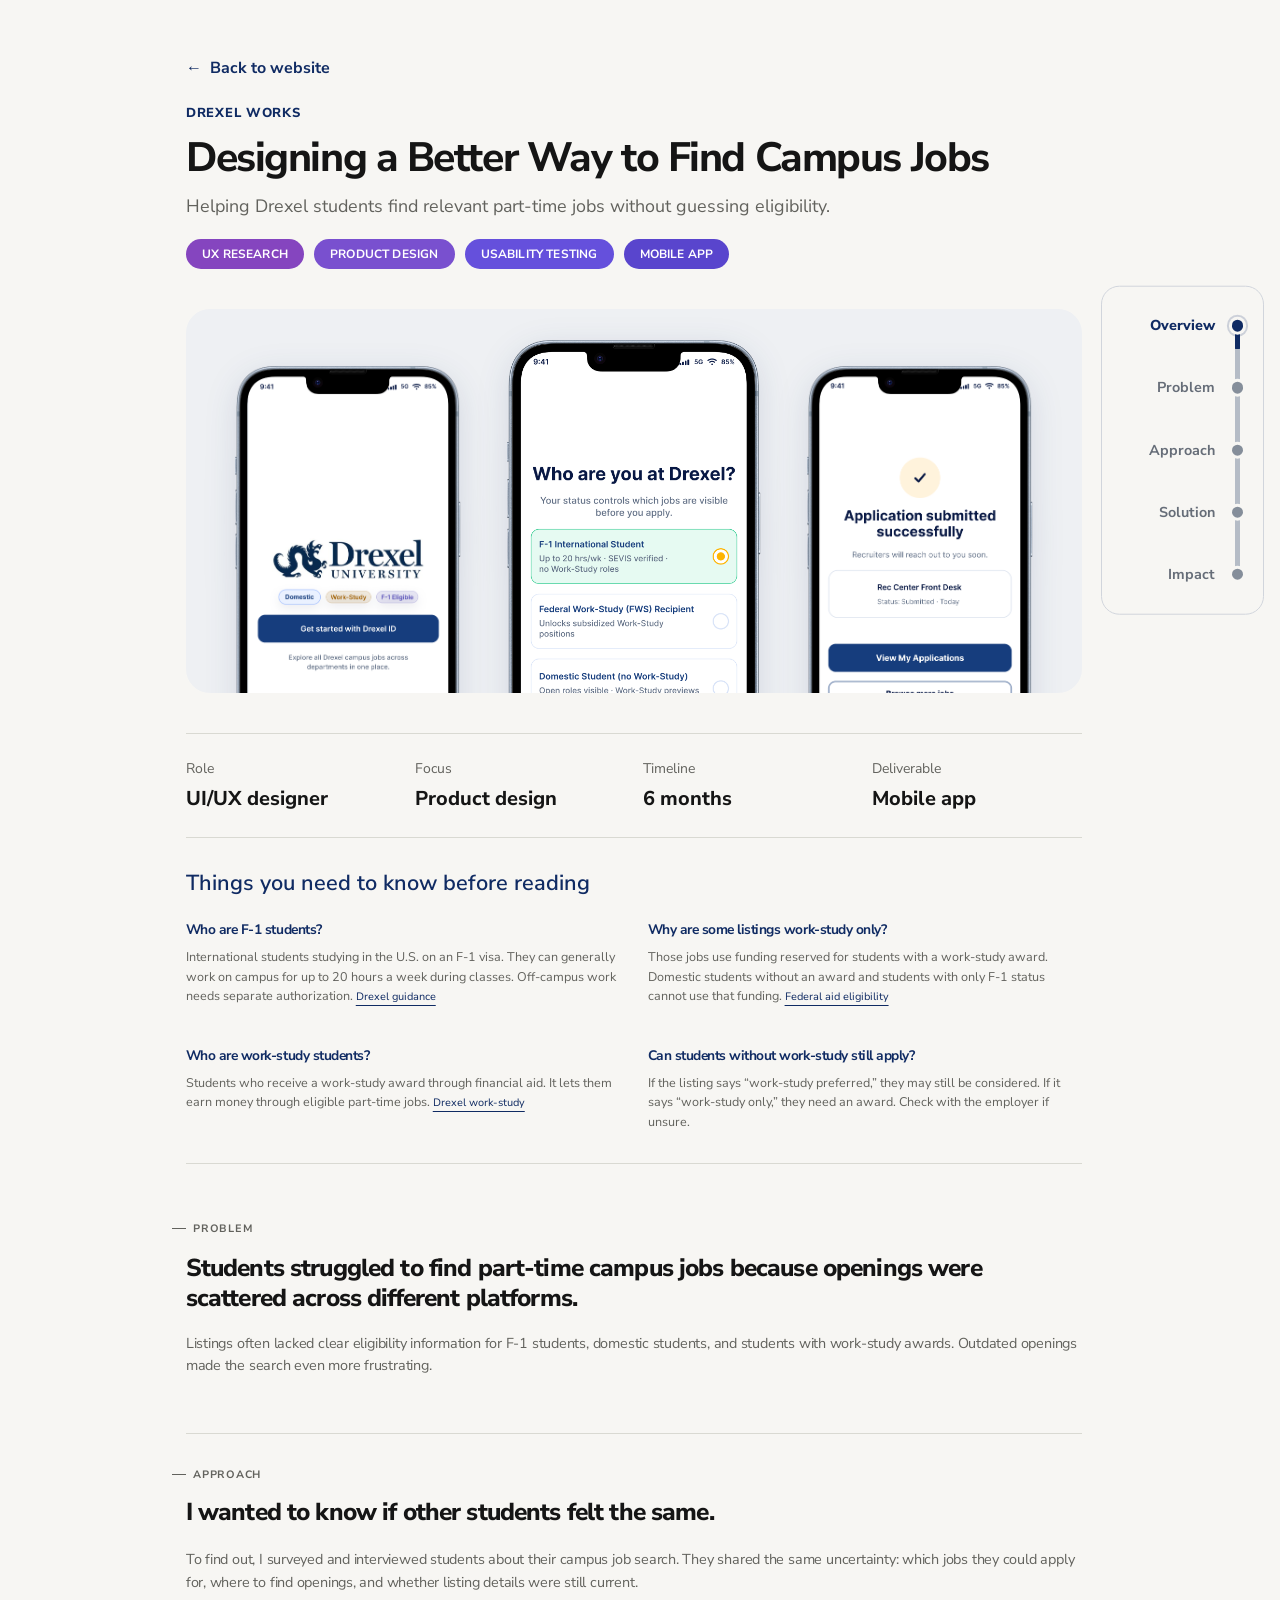
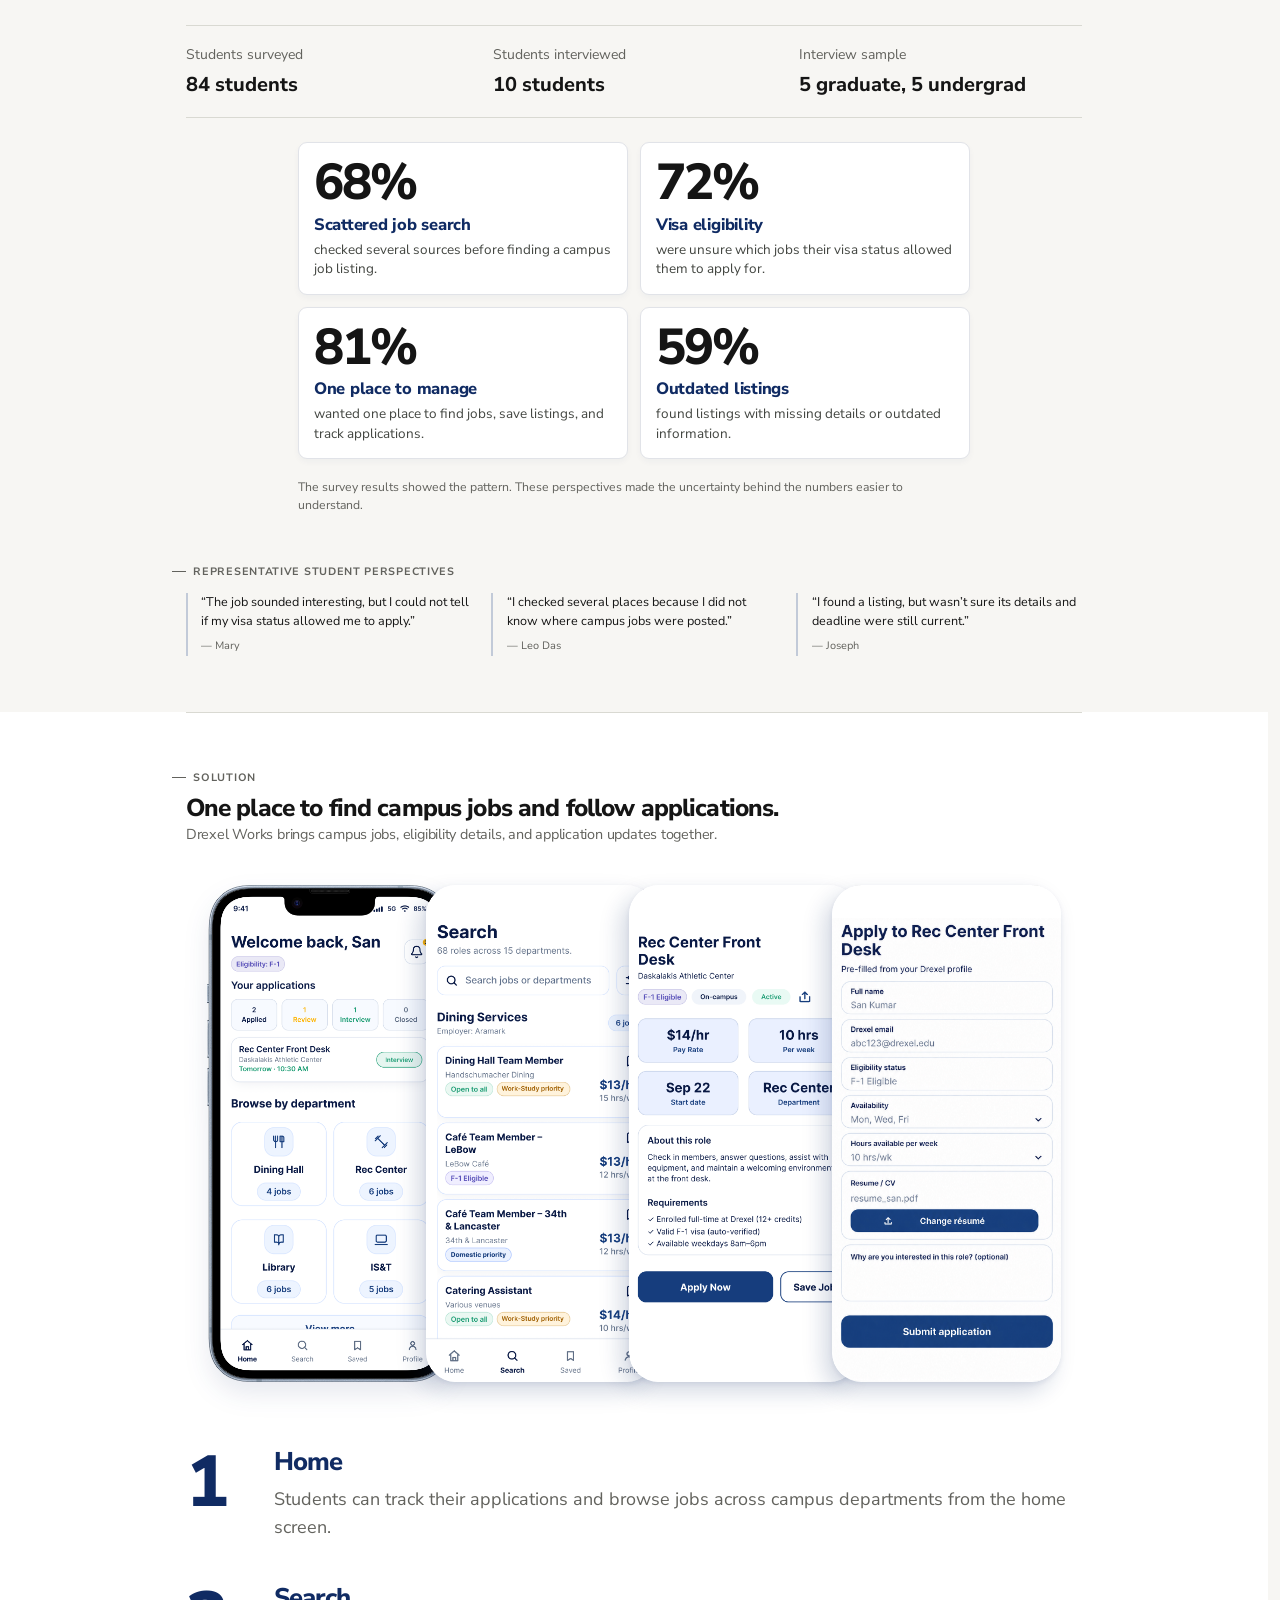
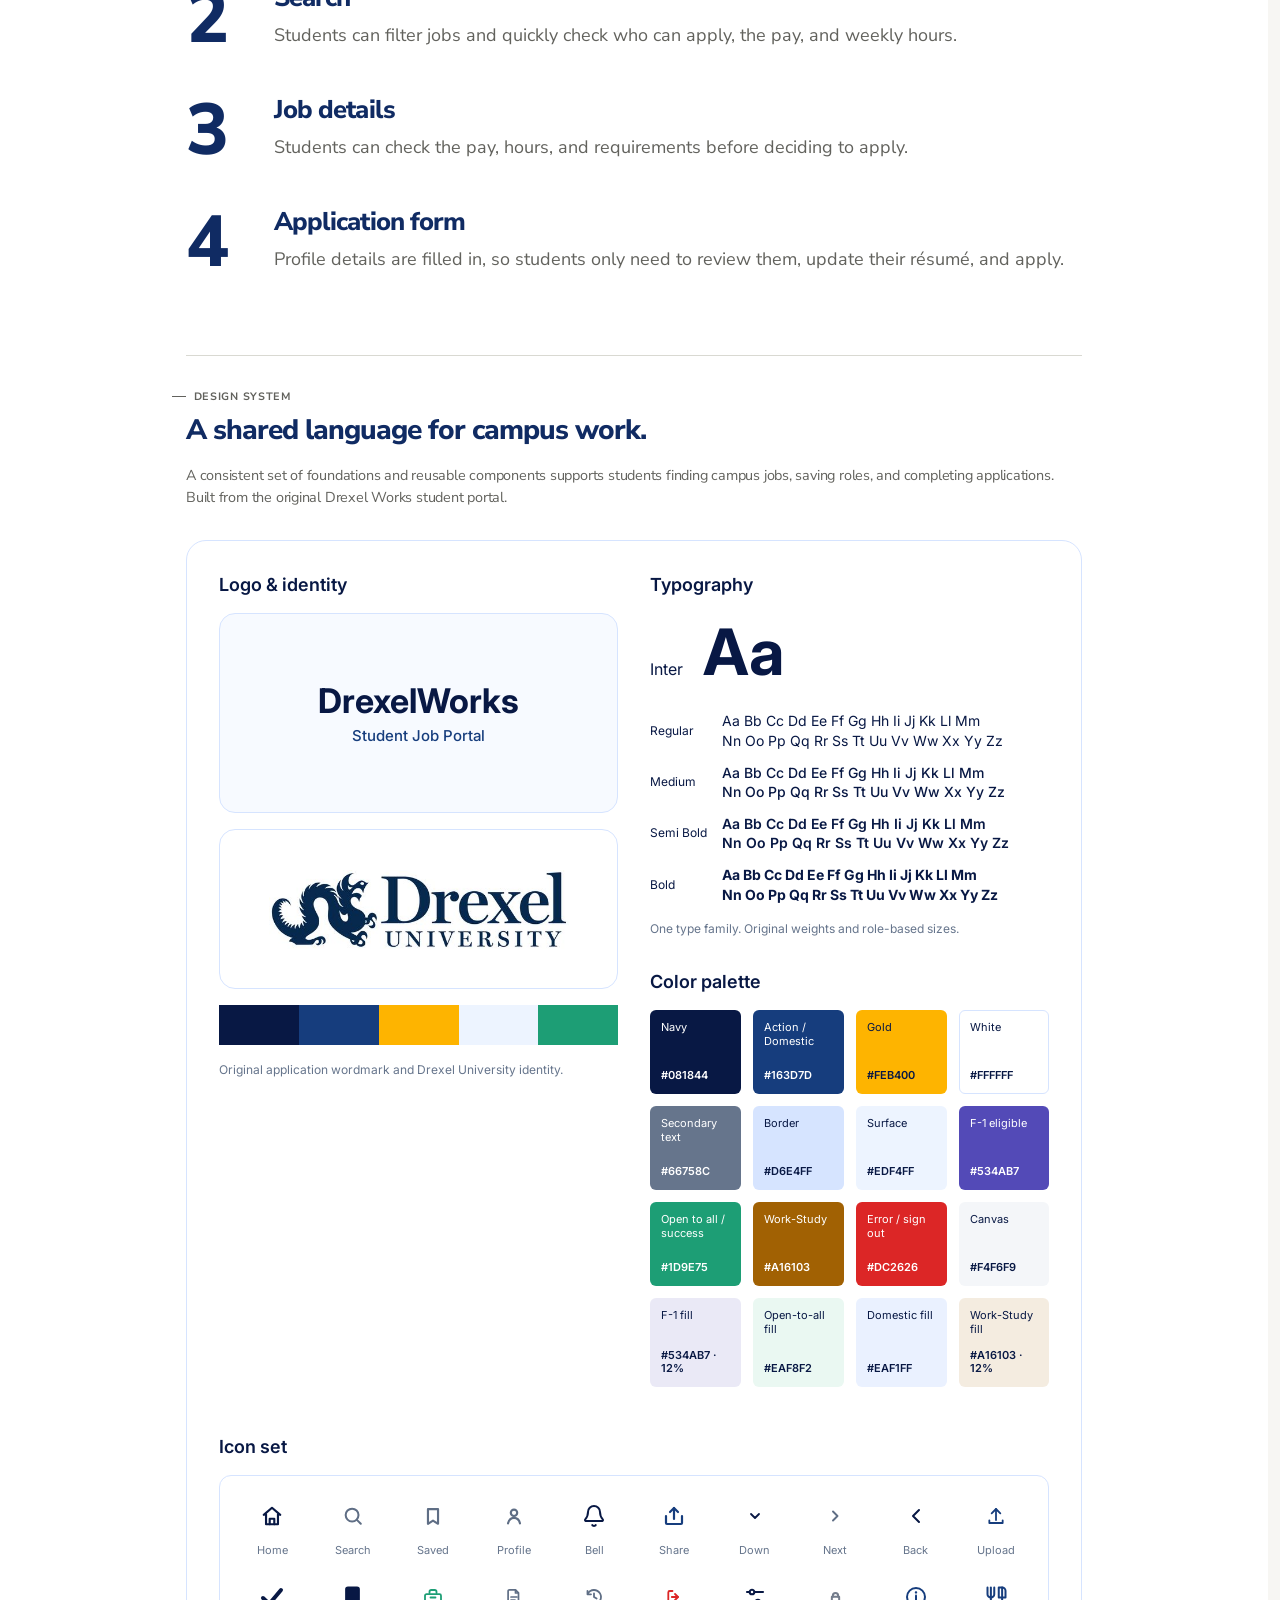
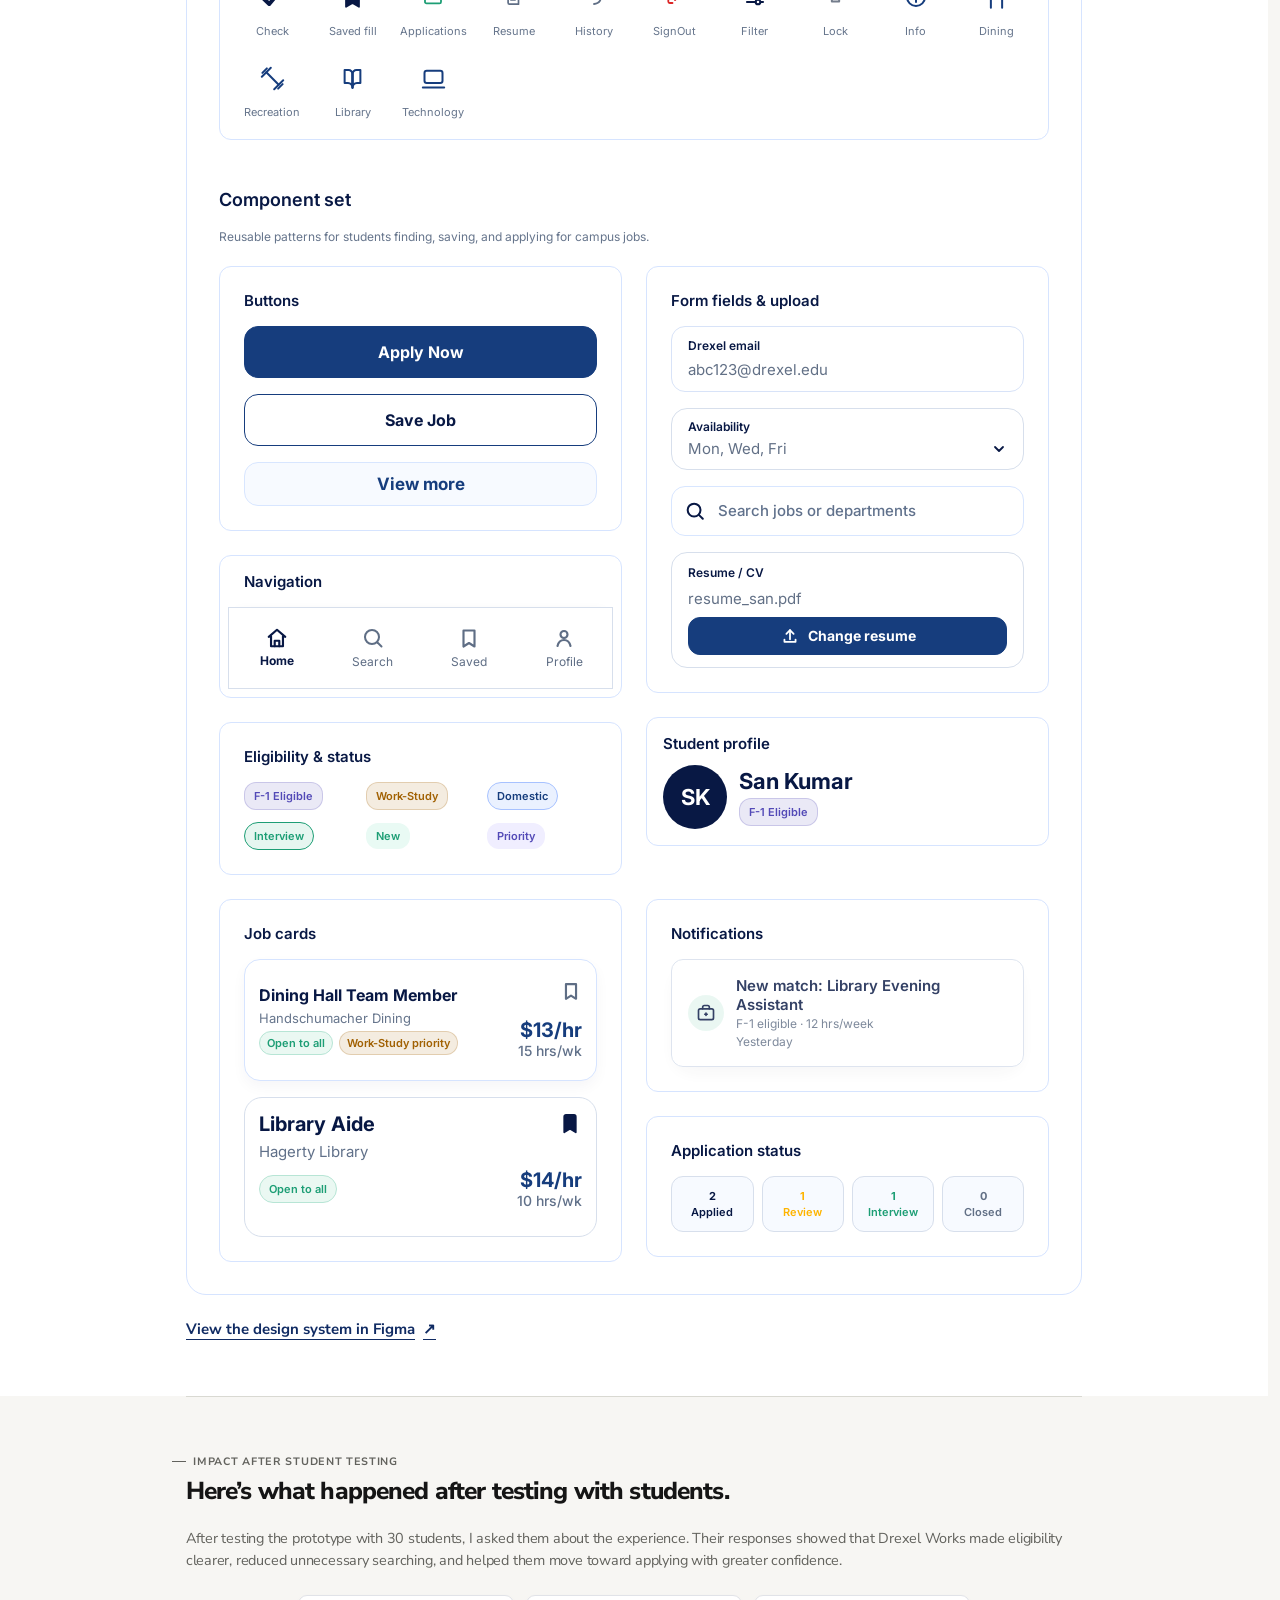
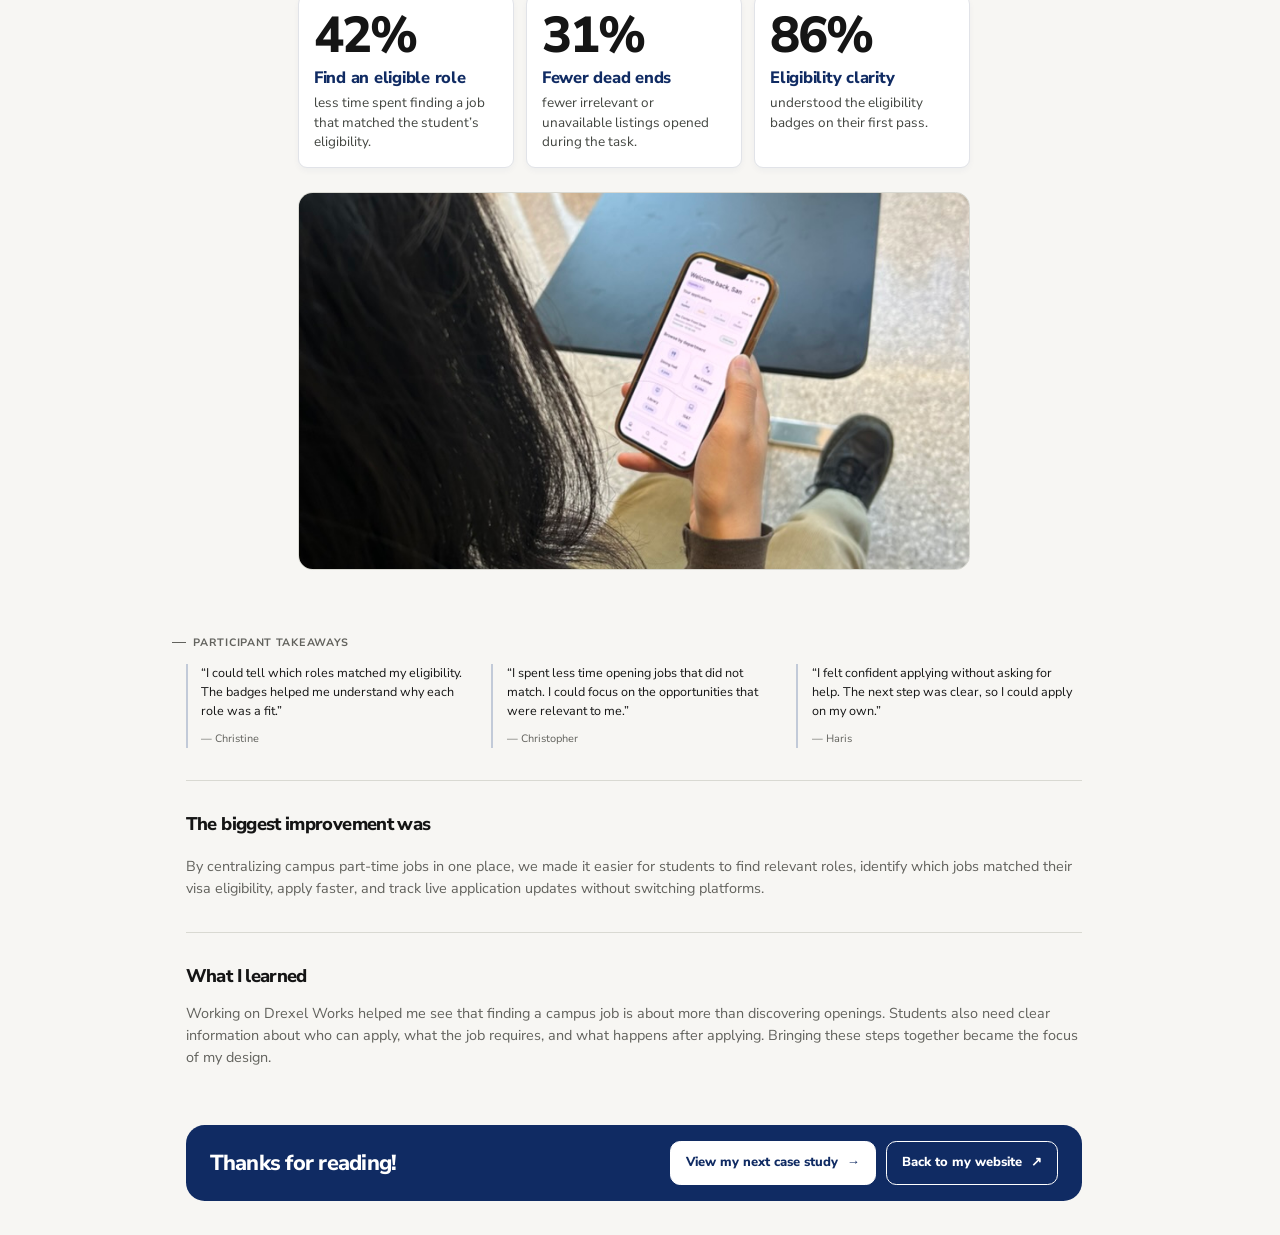
==== commit f2959caa: "Finalize responsive design-system specimens and cache version" ====
--- a/index.html
+++ b/index.html
@@ -17,7 +17,7 @@
 <link rel="stylesheet" href="case-study-refinements.css?v=20261022-compact-footer">
 <link rel="stylesheet" href="case-study-mobile.css?v=20261022-centered-stats">
 <link rel="stylesheet" href="https://fonts.googleapis.com/css2?family=Inter:wght@400;500;600;700;800&display=swap">
-<link rel="stylesheet" href="case-study-design-system.css?v=20261025">
+<link rel="stylesheet" href="case-study-design-system.css?v=20261025-responsive-final">
 </head>
 <body class="case-study-page">
 <a class="skip-link" href="#the-problem">Skip to the case study</a>
--- a/case-study-design-system.css
+++ b/case-study-design-system.css
@@ -146,6 +146,7 @@
 .ds-job-details { display: flex; flex-direction: column; gap: 4px; }
 .ds-job-details > strong { font-size: 16px; font-weight: 700; line-height: 21px; }
 .ds-job-details > span { color: var(--ds-secondary); font-size: 13px; line-height: 17px; }
+.ds-job-details > strong, .ds-job-details > span { overflow-wrap: anywhere; }
 .ds-job-badges { display: flex; flex-wrap: wrap; gap: 6px; }
 .ds-job-badges .ds-badge { min-height: 24px; padding: 3px 7px; font-size: 11px; line-height: 14px; }
 .ds-job-action { display: flex; min-width: 72px; flex-direction: column; align-items: flex-end; gap: 16px; }
@@ -173,10 +174,13 @@
   .ds-components { grid-template-columns: repeat(3, minmax(0, 1fr)); }
   .ds-component-column--feedback { grid-column: auto; grid-template-columns: minmax(0, 1fr); }
 }
+@container drexel-system (max-width: 1100px) {
+  .ds-type-specimen { grid-template-columns: minmax(0, 1fr); gap: 20px; }
+  .ds-family { flex-direction: row; align-items: baseline; gap: 20px; }
+}
 @container drexel-system (max-width: 740px) {
   .ds-foundations, .ds-components, .ds-component-column--feedback { grid-template-columns: minmax(0, 1fr); }
   .ds-component-column--feedback { grid-column: auto; }
-  .ds-type-specimen { grid-template-columns: 96px minmax(0, 1fr); }
   .ds-weight { grid-template-columns: 76px minmax(0, 1fr); }
 }
 @container drexel-system (max-width: 460px) {
@@ -184,7 +188,7 @@
   .ds-type-specimen { grid-template-columns: 1fr; gap: 16px; }
   .ds-family { flex-direction: row; align-items: baseline; gap: 20px; }
   .ds-family > strong { font-size: 56px; line-height: 1; }
-  .ds-weight { grid-template-columns: 64px minmax(0, 1fr); gap: 12px; }
+  .ds-weight { grid-template-columns: minmax(0, 1fr); gap: 4px; }
   .ds-weight > div { font-size: 13px; }
   .ds-colors { grid-template-columns: repeat(2, minmax(0, 1fr)); }
   .ds-icon-grid { grid-template-columns: repeat(4, minmax(0, 1fr)); padding: 16px 8px; gap: 20px 8px; }
@@ -198,5 +202,11 @@
 @media (max-width: 700px) {
   .case-study-page .design-system { margin-top: var(--subsection-gap, 40px); padding-top: 28px; }
   .case-study-page .design-system .ds-title { font-size: 24px; text-align: left; text-align-last: auto; }
-  .case-study-page .design-system .ds-intro { text-align: left; text-align-last: auto; }
-}
+  .case-study-page .section .design-system p.ds-intro { text-align: left; text-align-last: auto; hyphens: none; }
+}
+@container drexel-system (max-width: 320px) {
+  .ds-weight > div { font-size: 12px; }
+  .ds-icon-grid { grid-template-columns: repeat(3, minmax(0, 1fr)); }
+  .ds-job--directory { grid-template-columns: minmax(0, 1fr); }
+  .ds-job-action { flex-direction: row; align-items: center; justify-content: space-between; }
+}
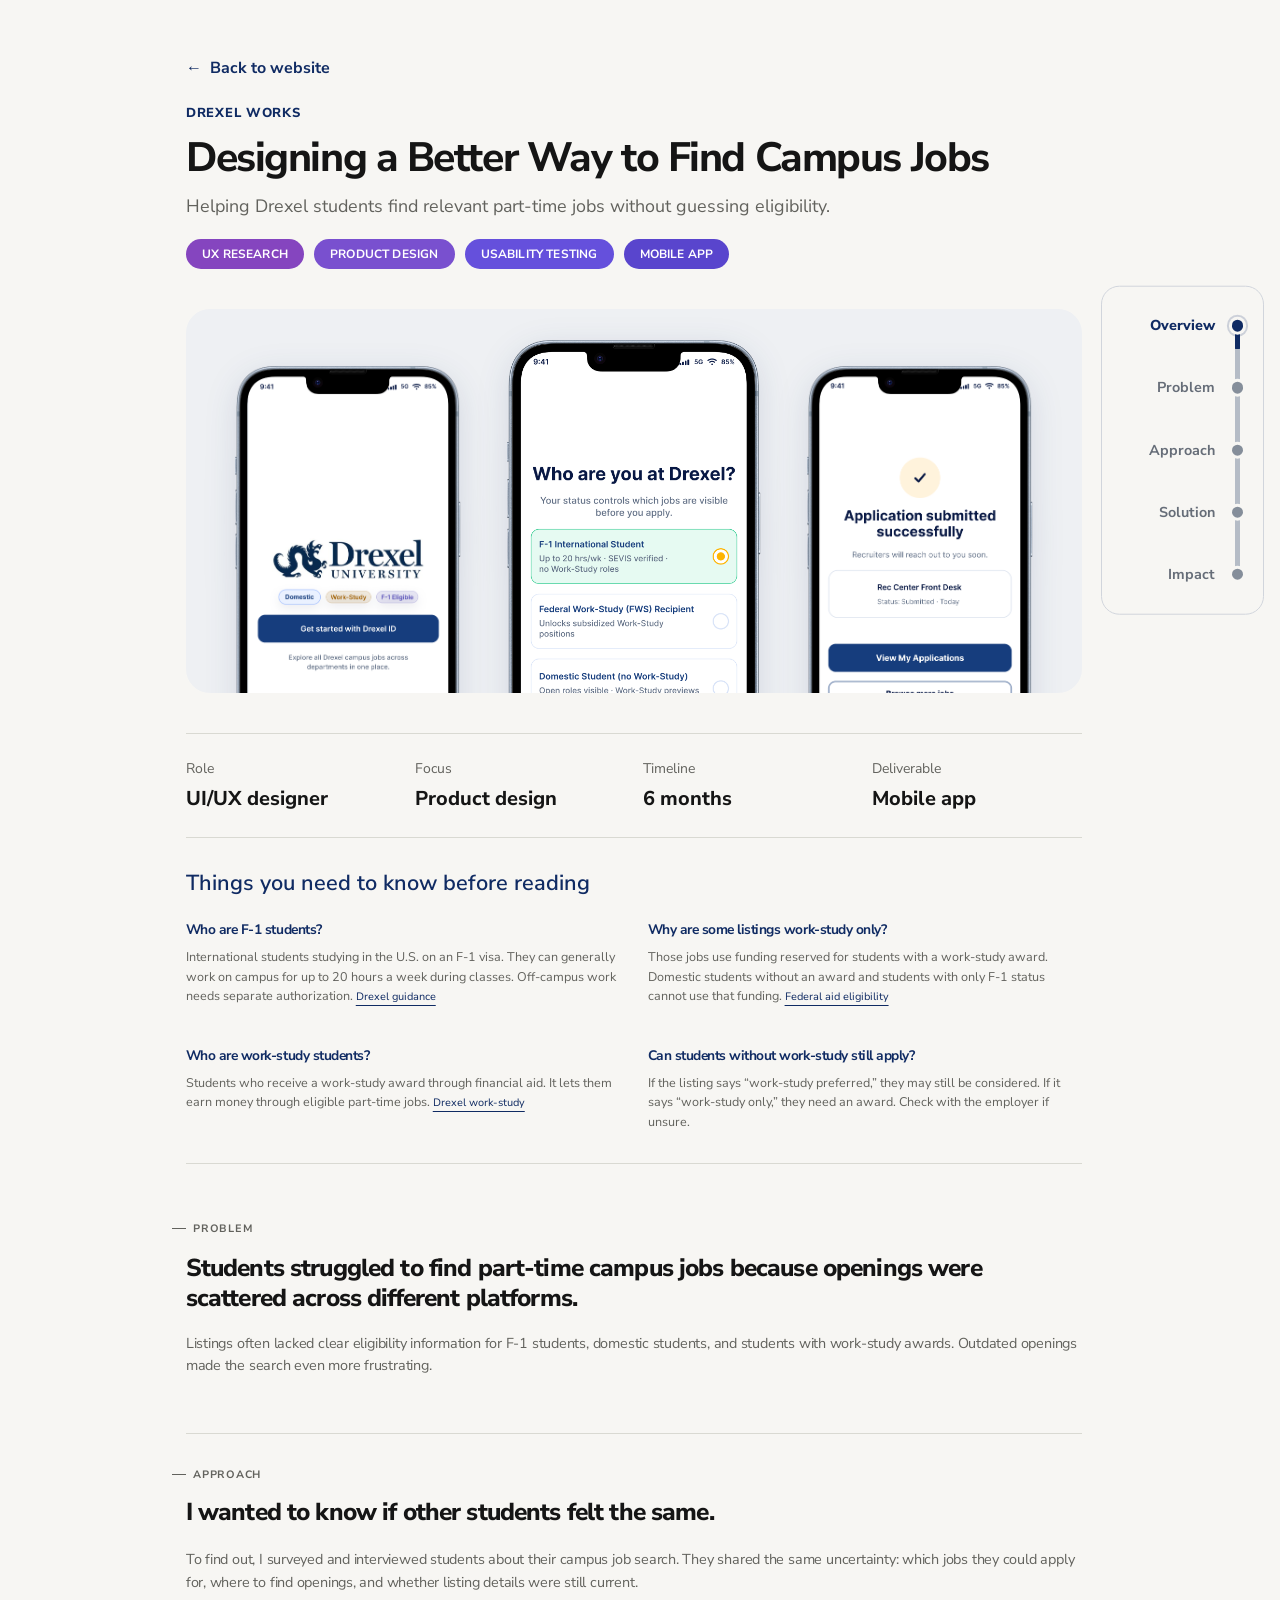
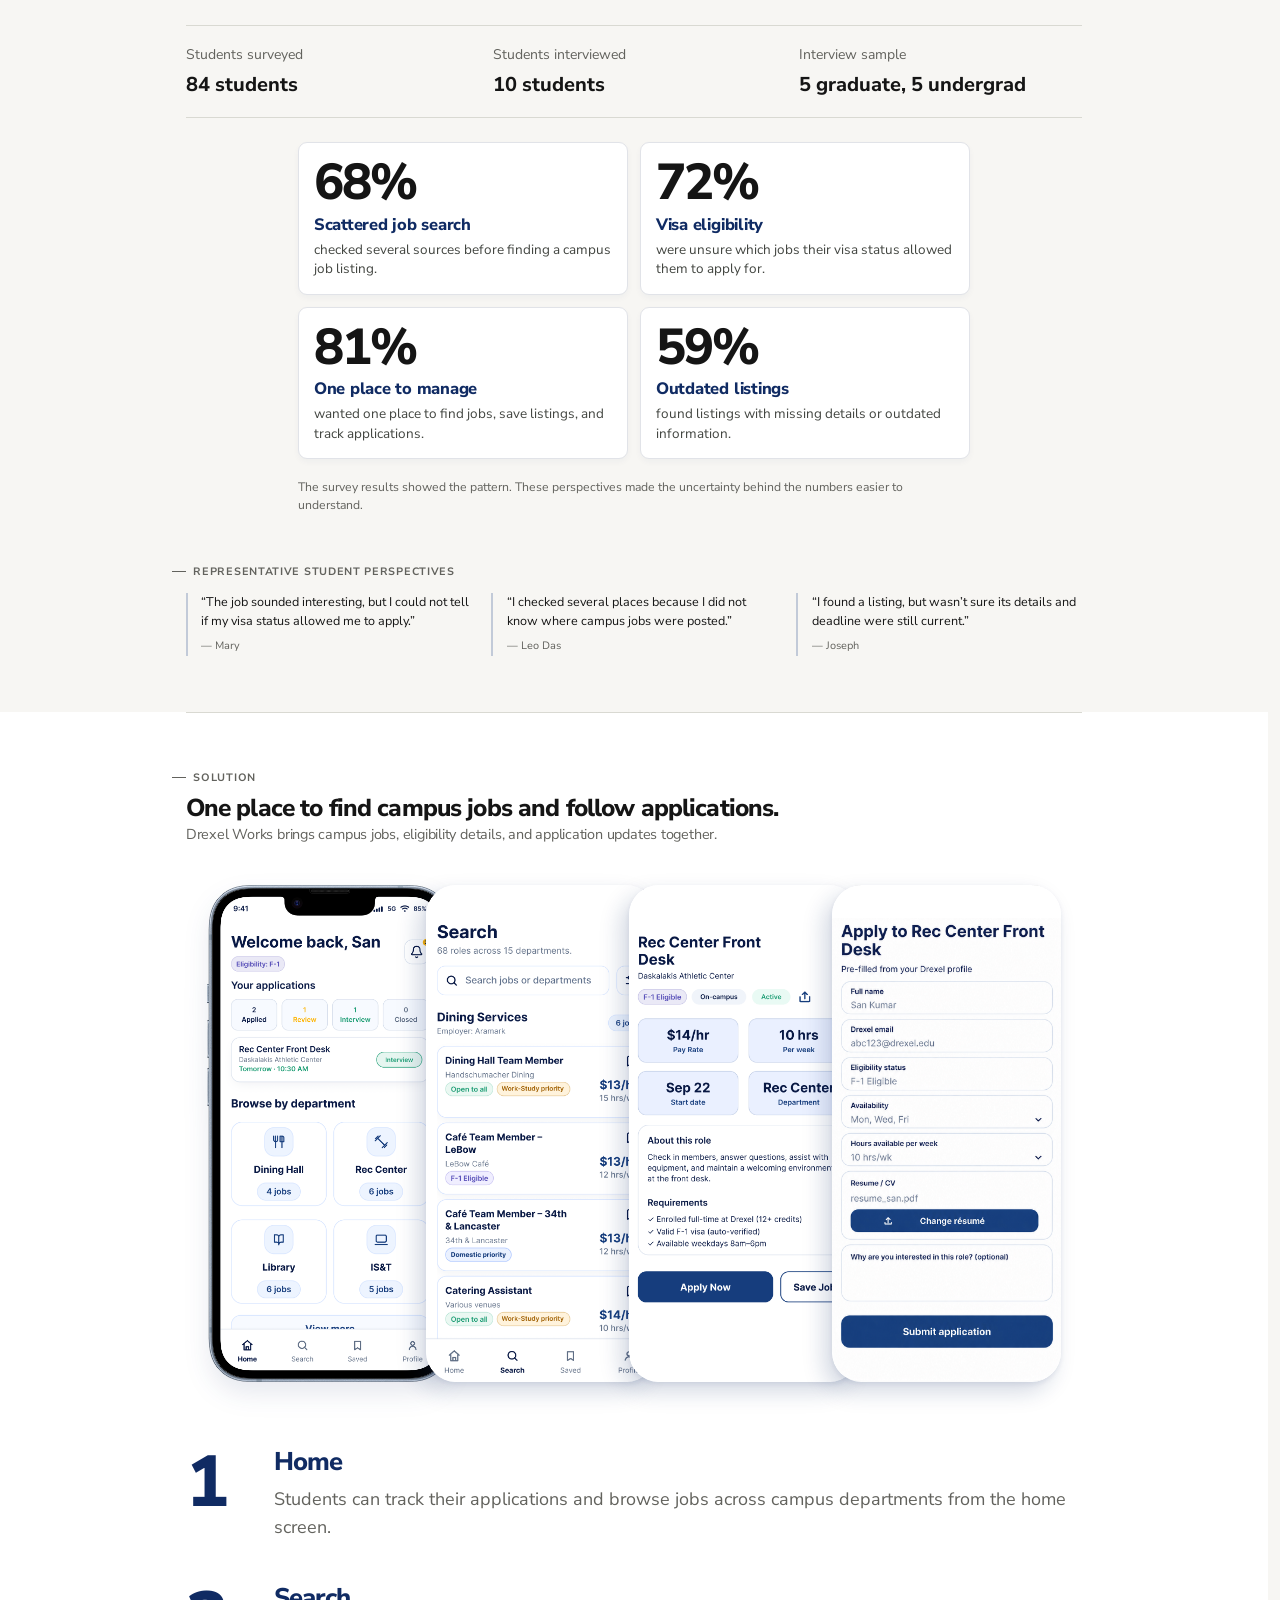
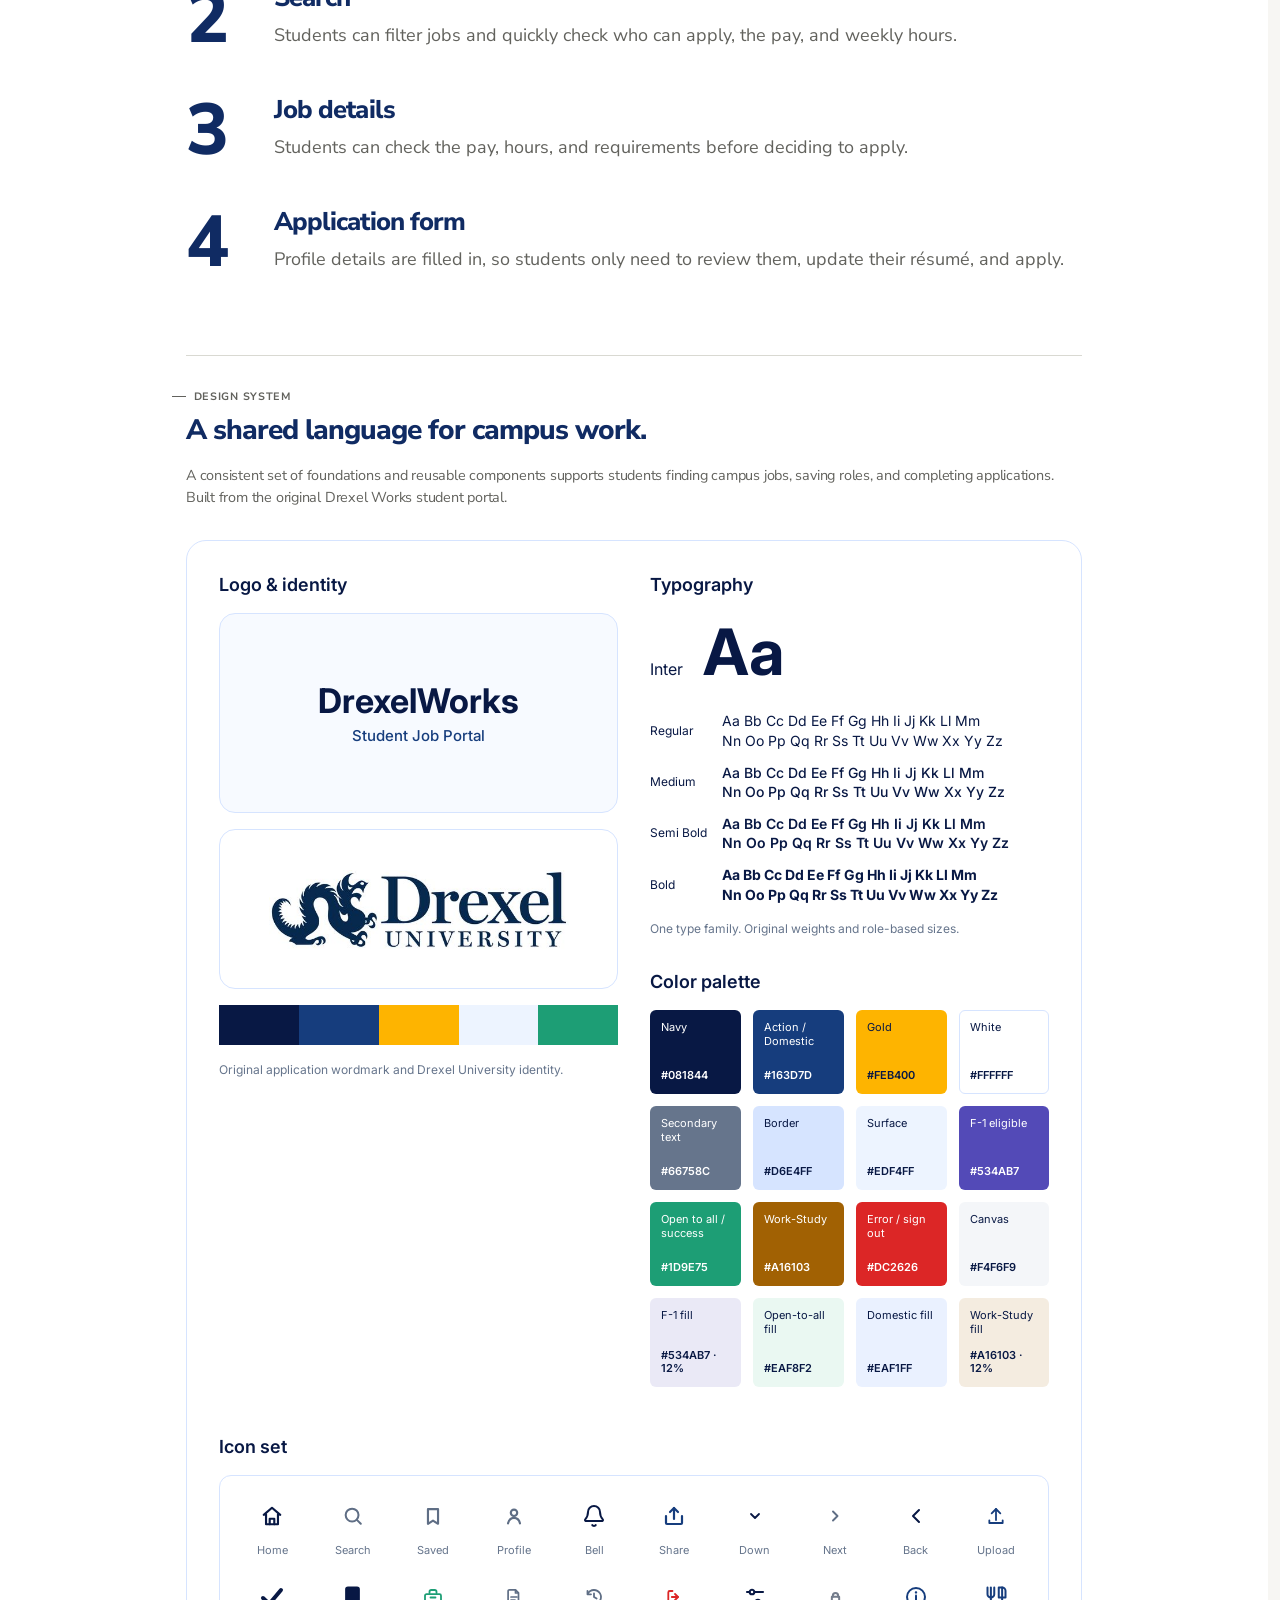
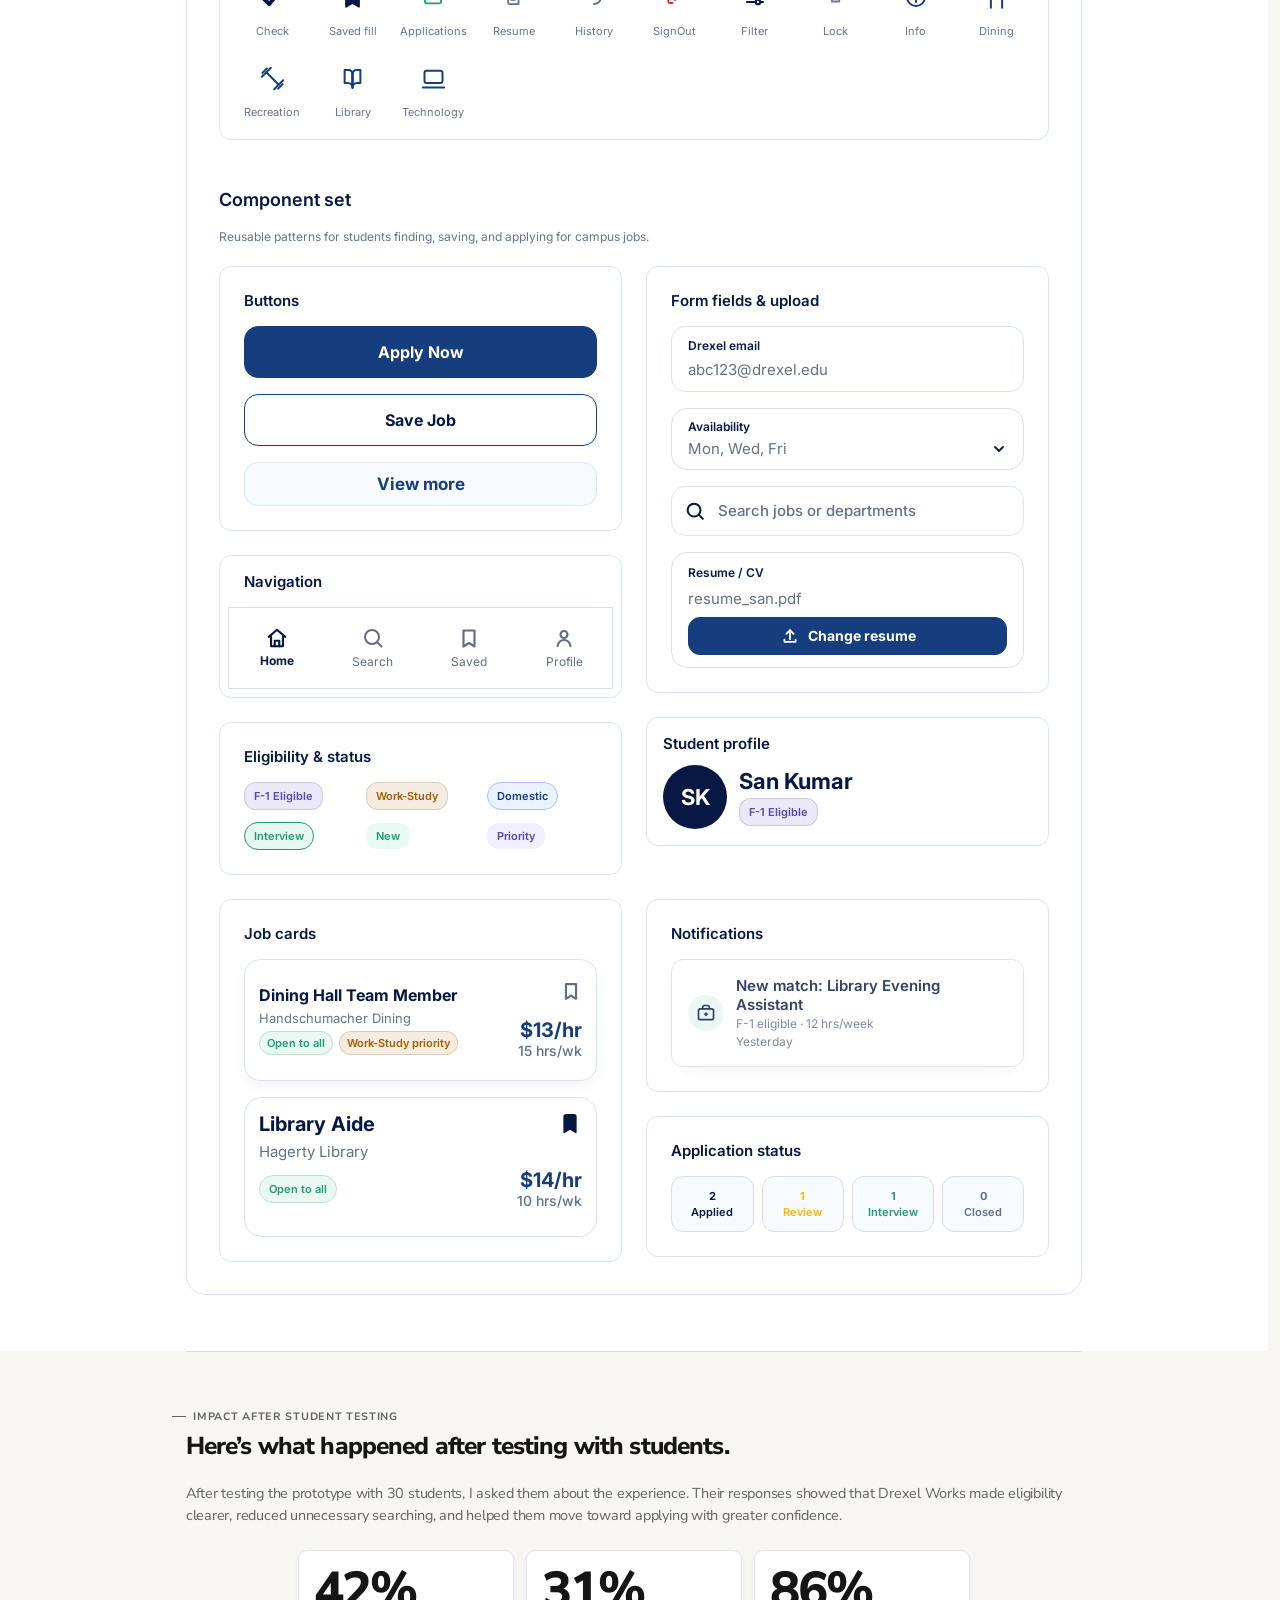
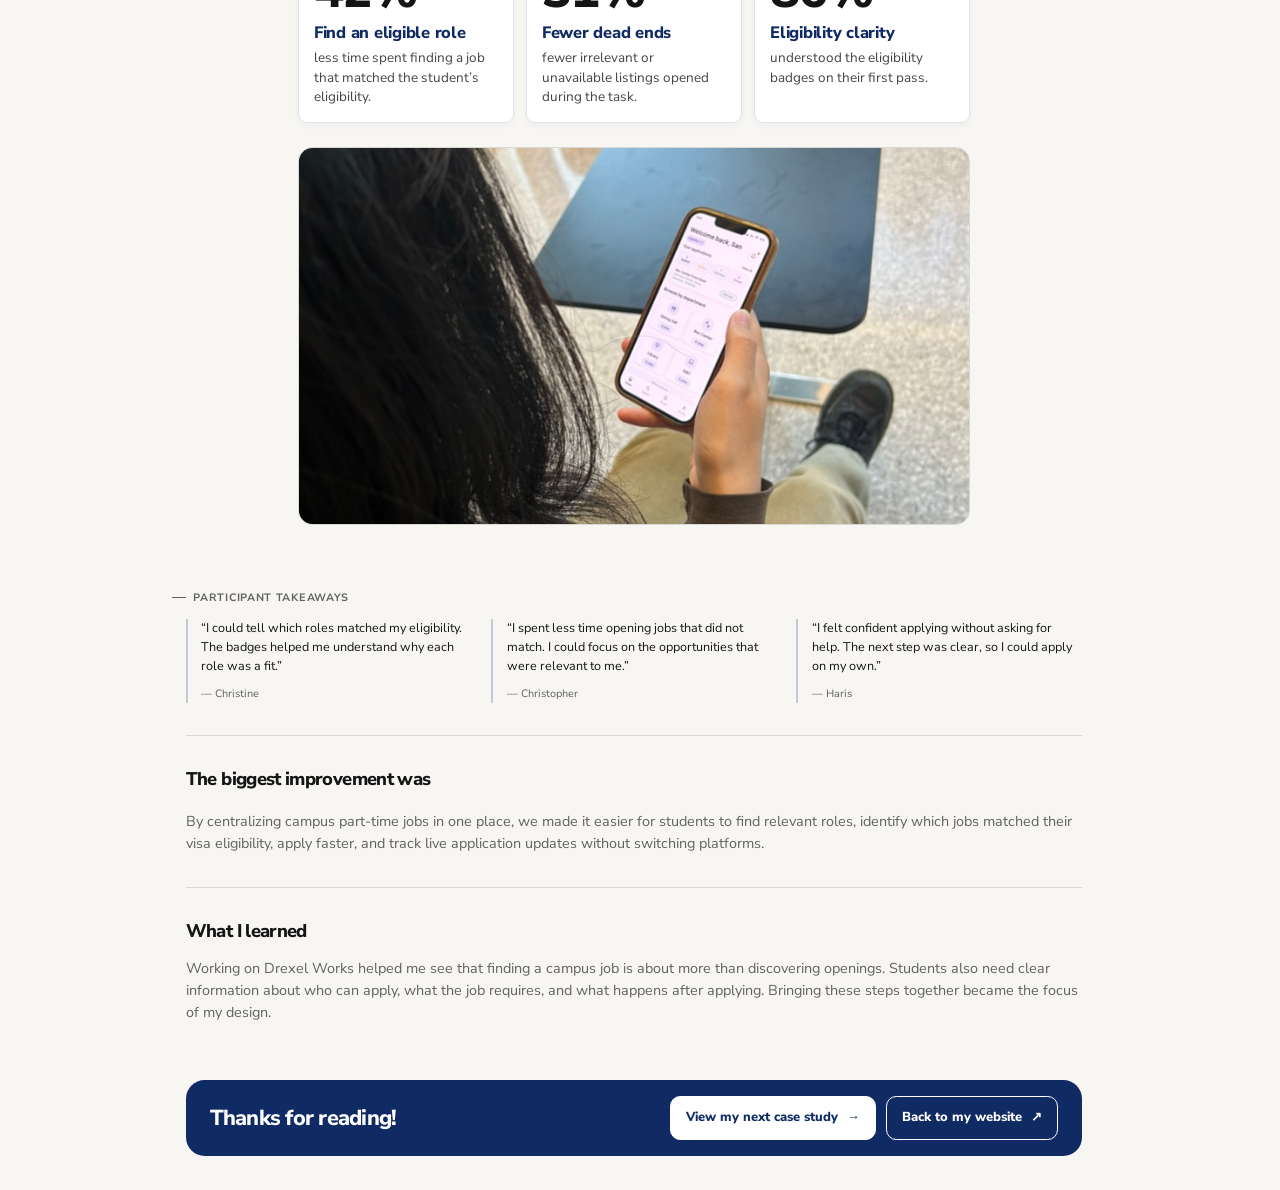
==== commit 4a09d3c9: "Remove bottom Figma link from Drexel Works design system" ====
--- a/index.html
+++ b/index.html
@@ -192,7 +192,6 @@
           </div>
         </section>
       </div>
-      <a class="ds-source-link" href="https://www.figma.com/design/AwzOB9AnXnT2jv9olPSILF/Drexel-works-final?node-id=1093-3" target="_blank" rel="noopener noreferrer">View the design system in Figma <span aria-hidden="true">↗</span></a>
     </section>
   </div></section>
   <section class="section impact-section" id="results" aria-labelledby="results-title"><div class="inner">
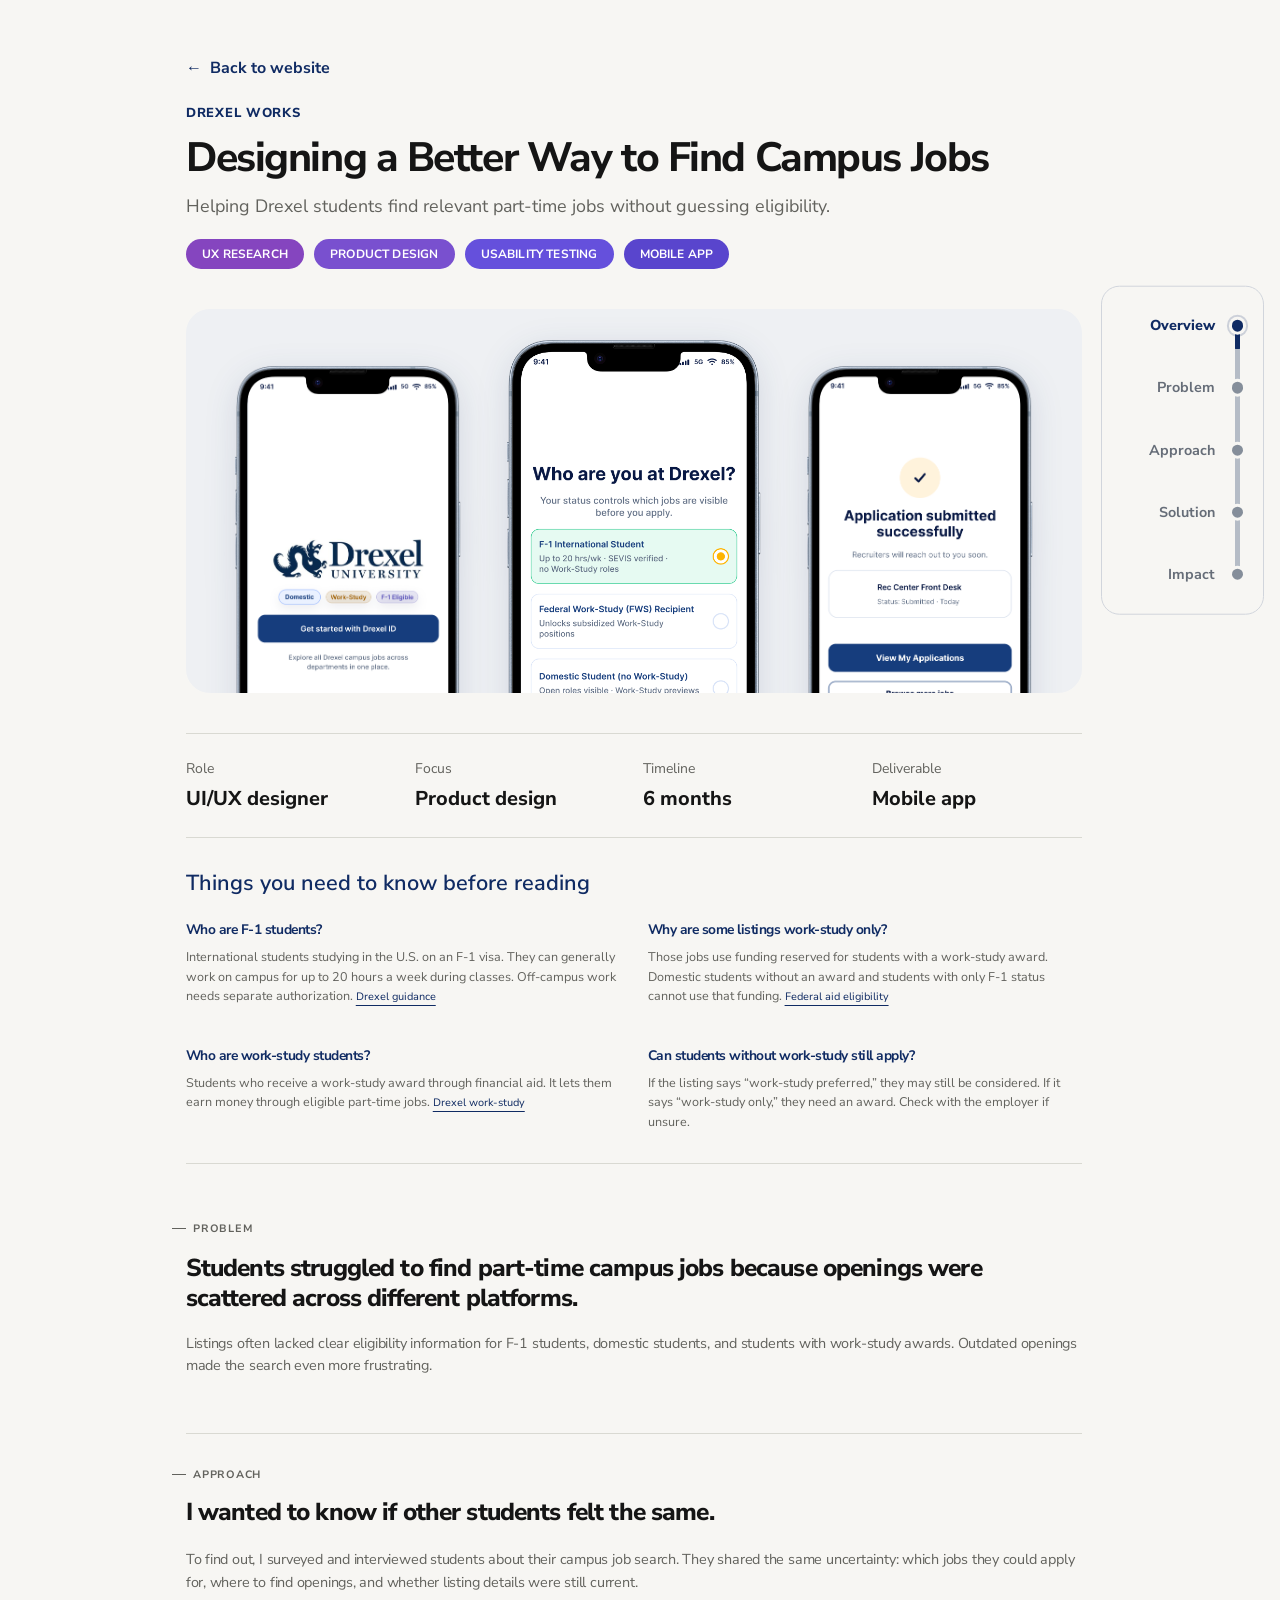
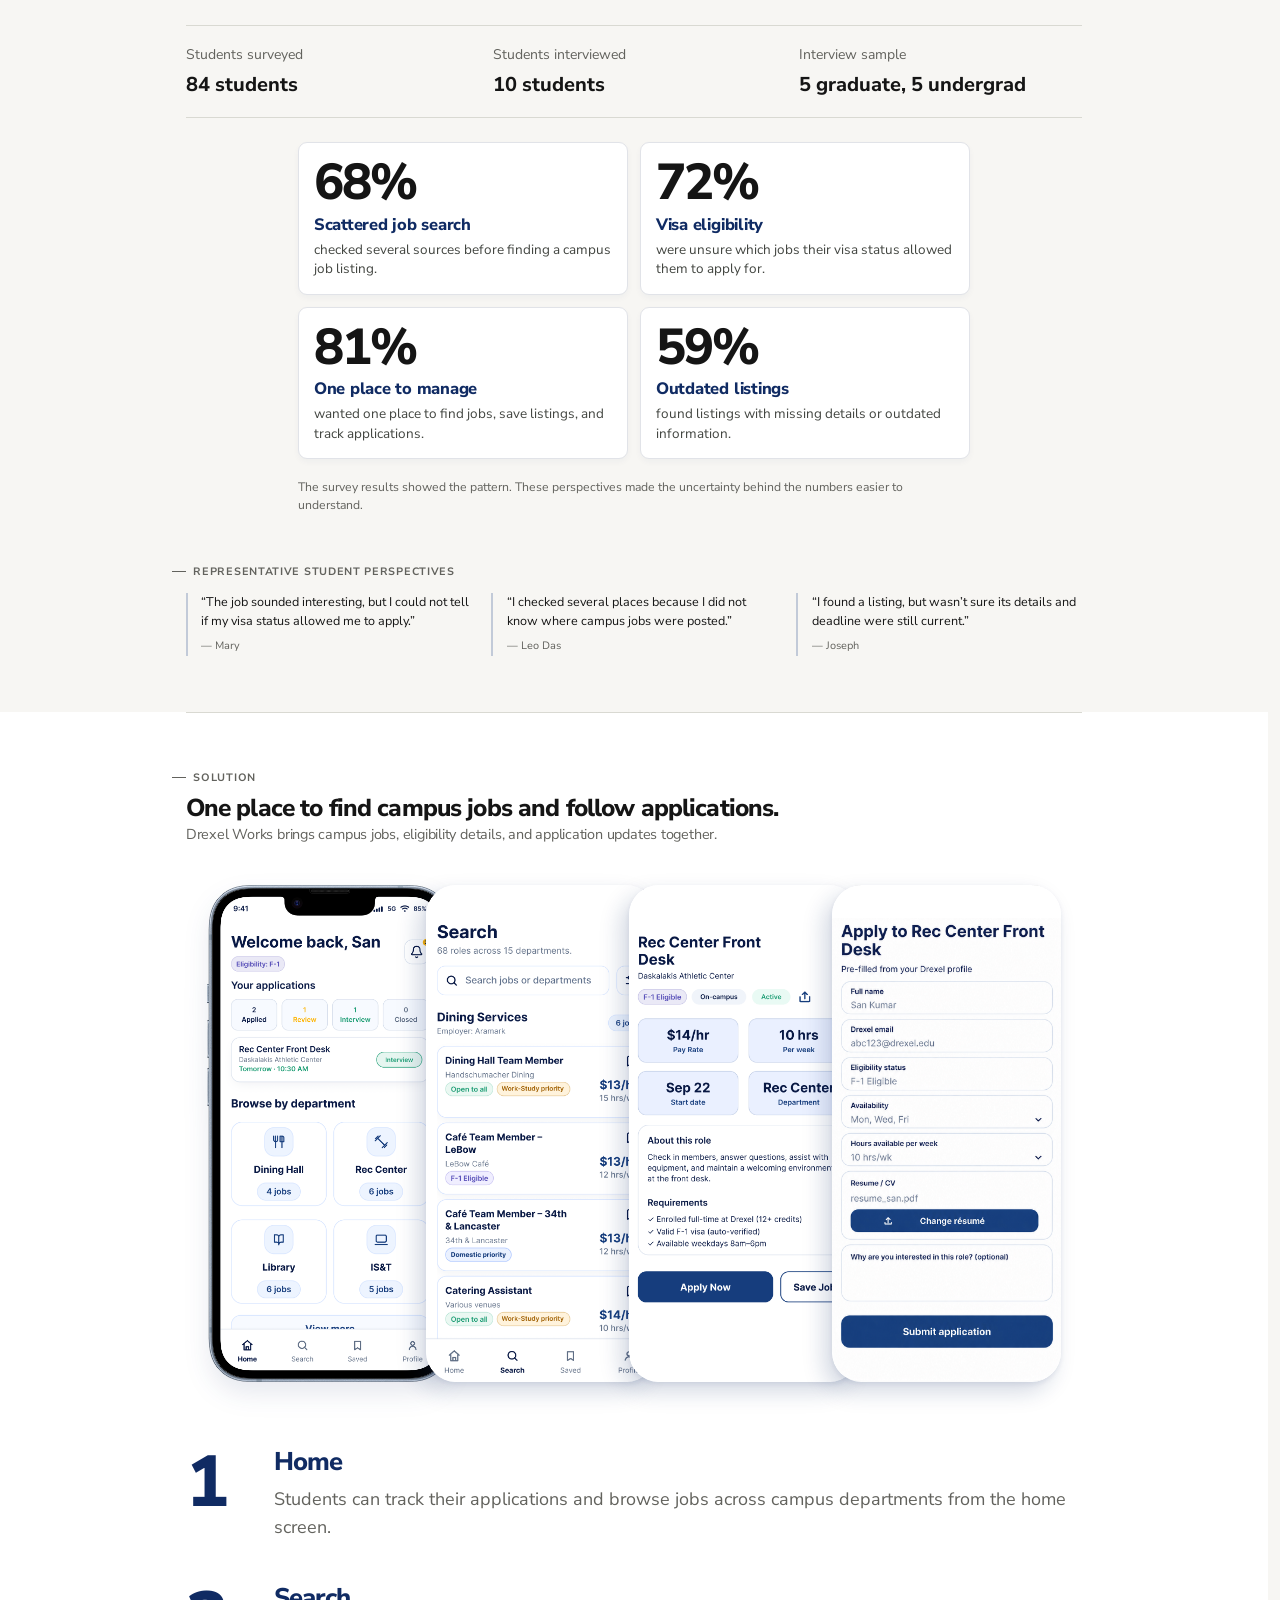
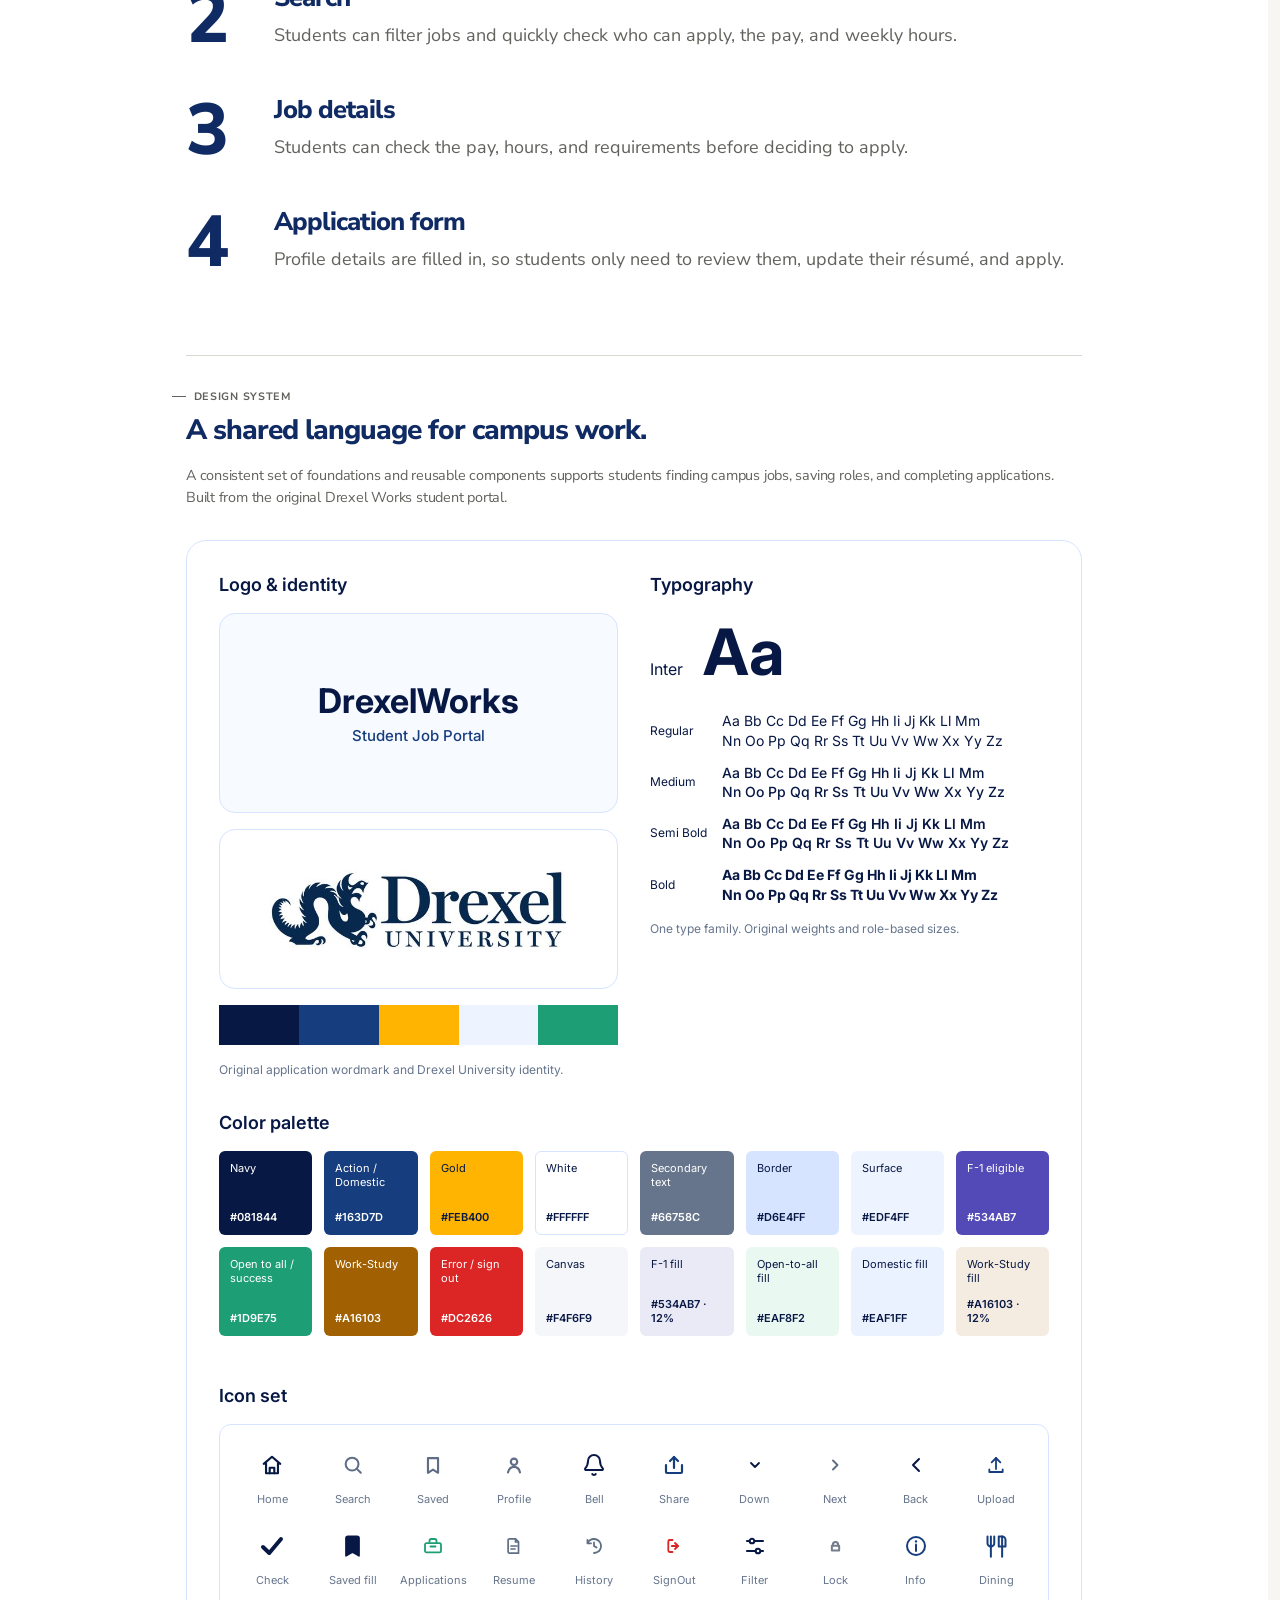
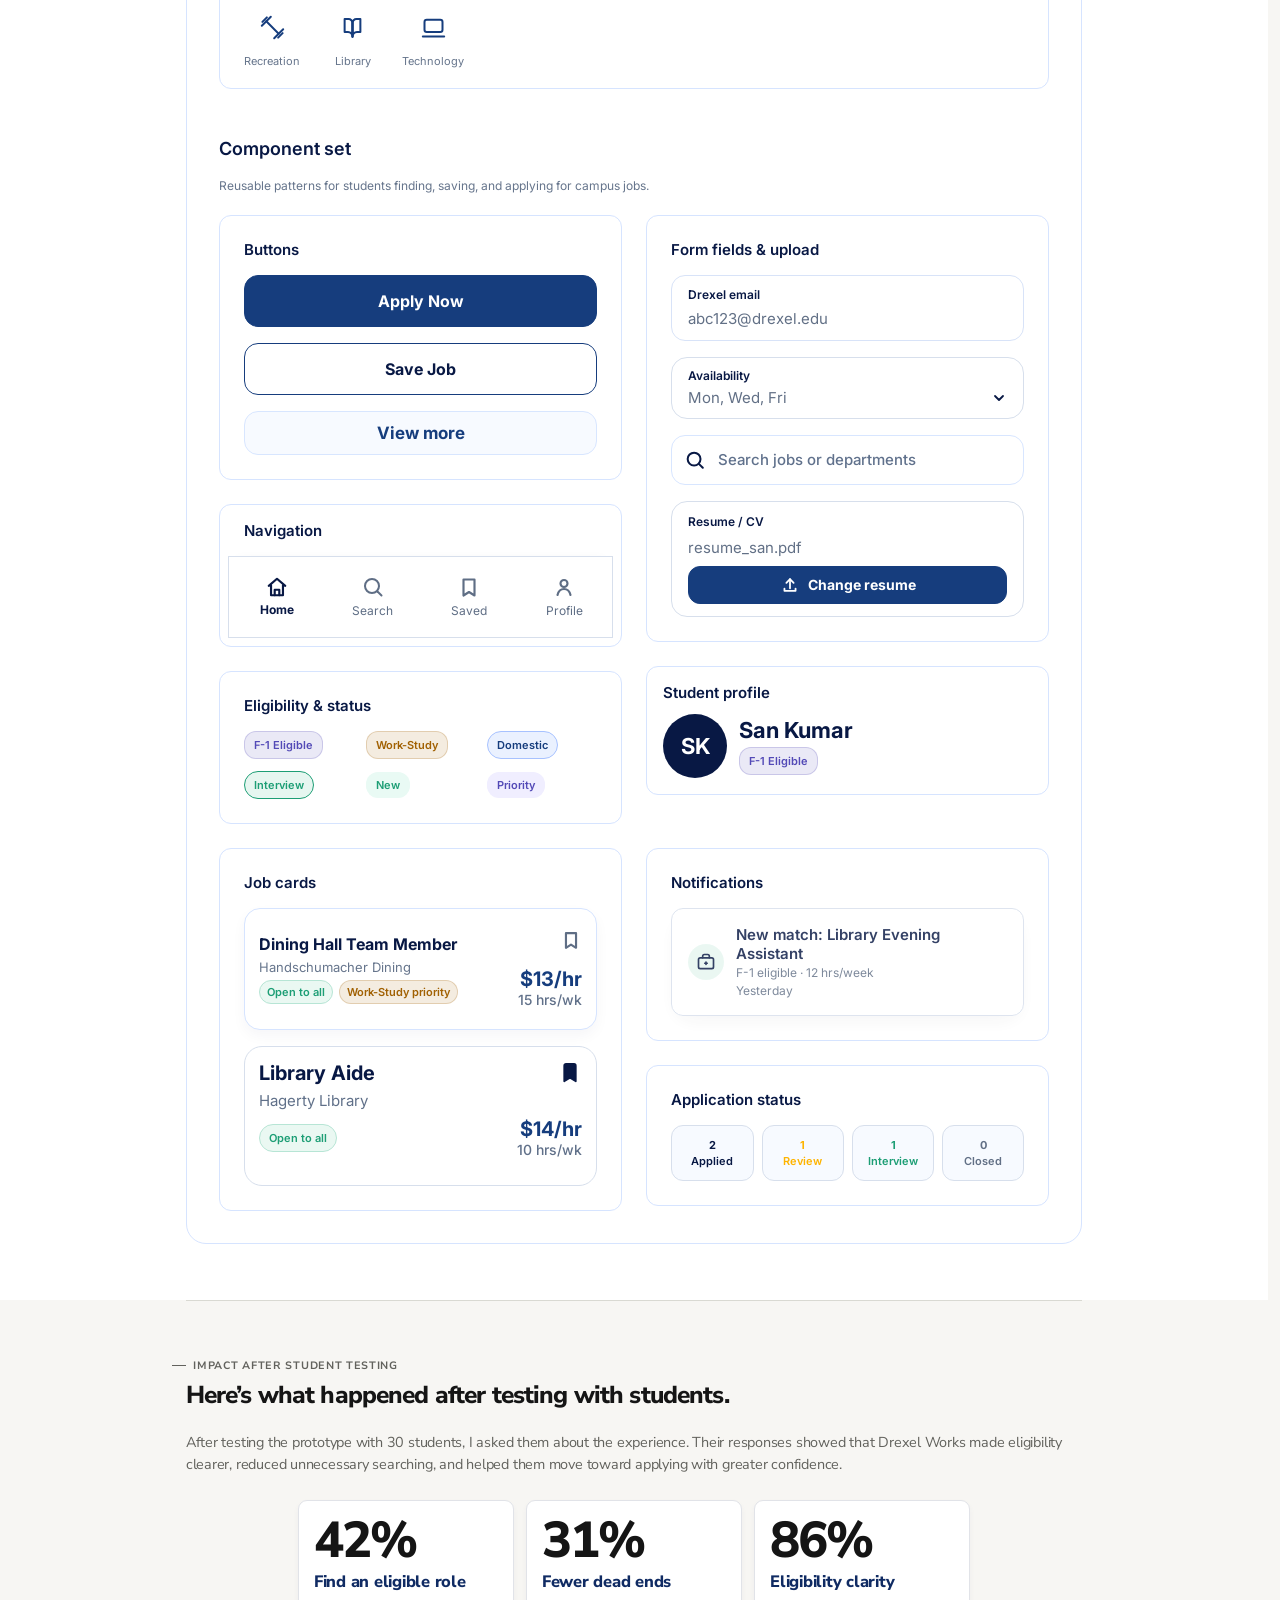
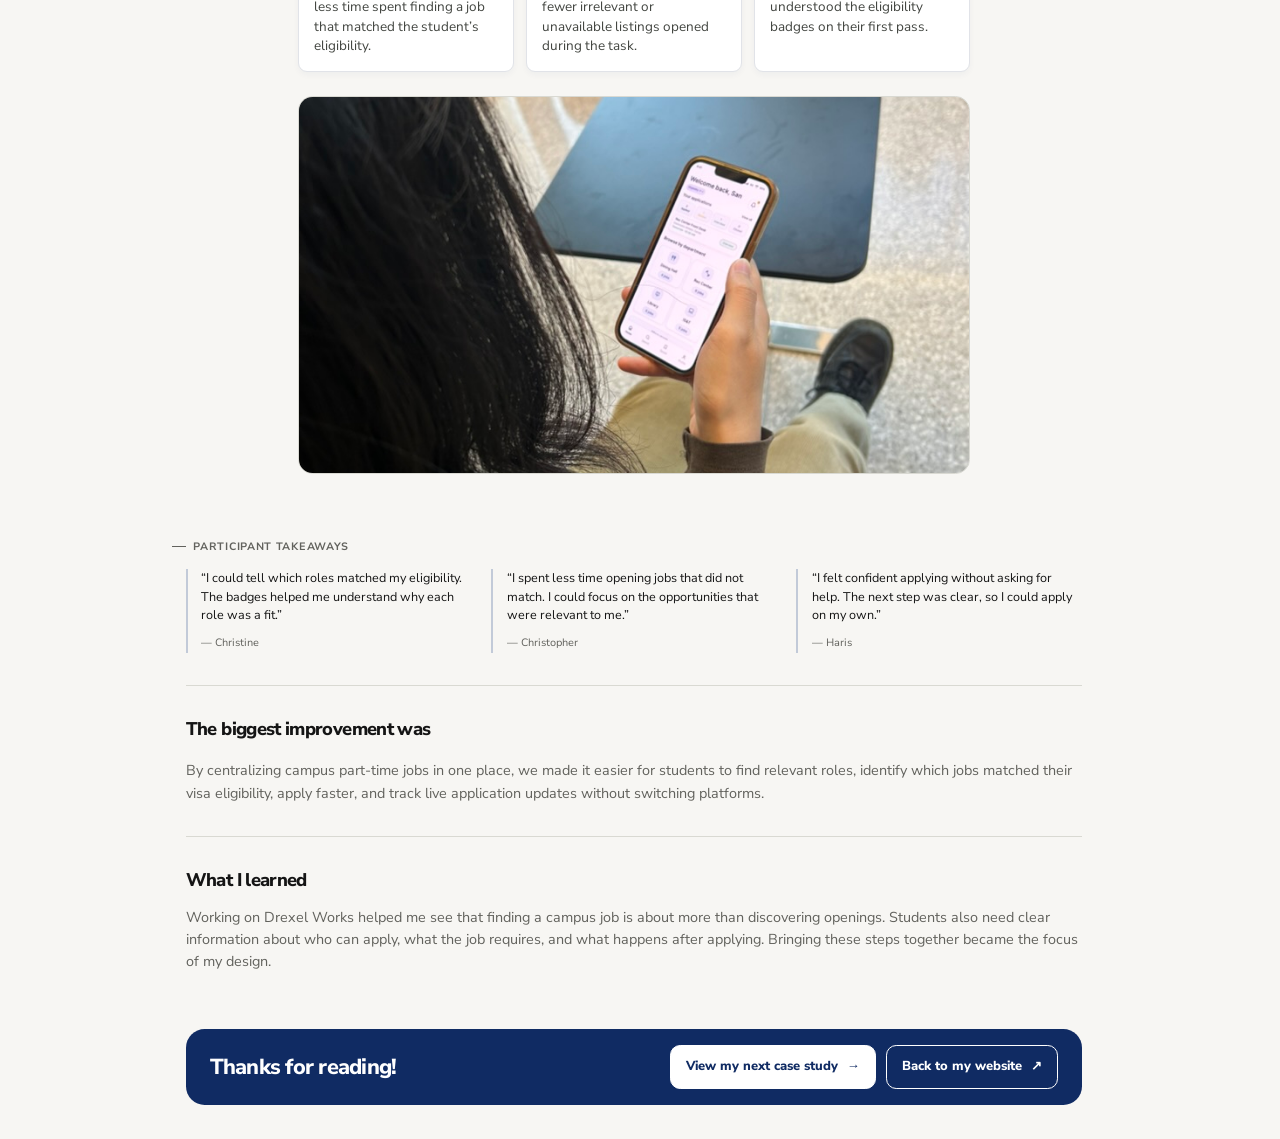
==== commit cfbd90b1: "Use a full-width two-row color palette on desktop" ====
--- a/index.html
+++ b/index.html
@@ -17,7 +17,7 @@
 <link rel="stylesheet" href="case-study-refinements.css?v=20261022-compact-footer">
 <link rel="stylesheet" href="case-study-mobile.css?v=20261022-centered-stats">
 <link rel="stylesheet" href="https://fonts.googleapis.com/css2?family=Inter:wght@400;500;600;700;800&display=swap">
-<link rel="stylesheet" href="case-study-design-system.css?v=20261025-responsive-final">
+<link rel="stylesheet" href="case-study-design-system.css?v=20261025-wide-palette">
 </head>
 <body class="case-study-page">
 <a class="skip-link" href="#the-problem">Skip to the case study</a>
--- a/case-study-design-system.css
+++ b/case-study-design-system.css
@@ -210,3 +210,12 @@
   .ds-job--directory { grid-template-columns: minmax(0, 1fr); }
   .ds-job-action { flex-direction: row; align-items: center; justify-content: space-between; }
 }
+/* Desktop-only compaction: identity and type share the first row; all sixteen
+ * color roles use the full width below them. The existing mobile flow is intact. */
+@container drexel-system (min-width: 741px) {
+  .ds-type-color { display: contents; }
+  .ds-foundations > .ds-identity { grid-column: 1; grid-row: 1; }
+  .ds-type-color > section[aria-labelledby="ds-type-title"] { grid-column: 2; grid-row: 1; }
+  .ds-type-color > section[aria-labelledby="ds-color-title"] { grid-column: 1 / -1; grid-row: 2; }
+  .ds-colors { grid-template-columns: repeat(8, minmax(0, 1fr)); }
+}
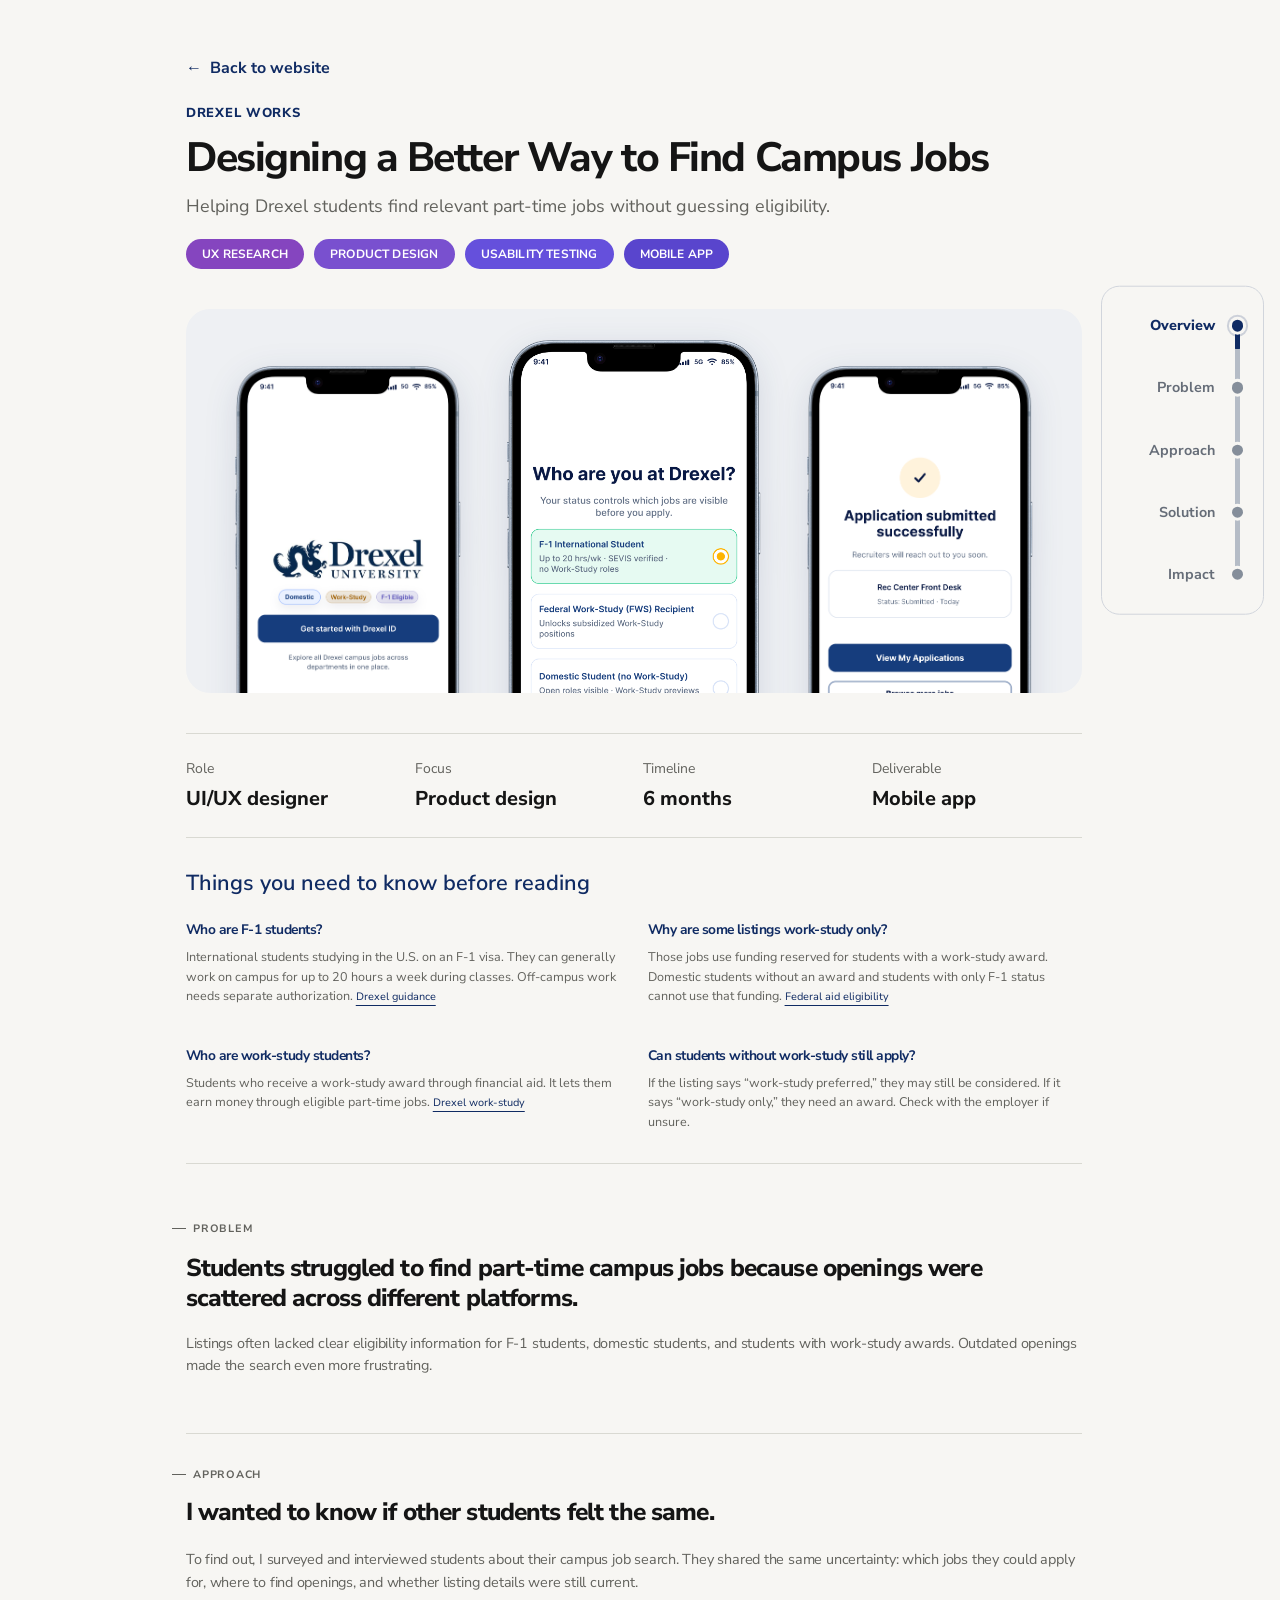
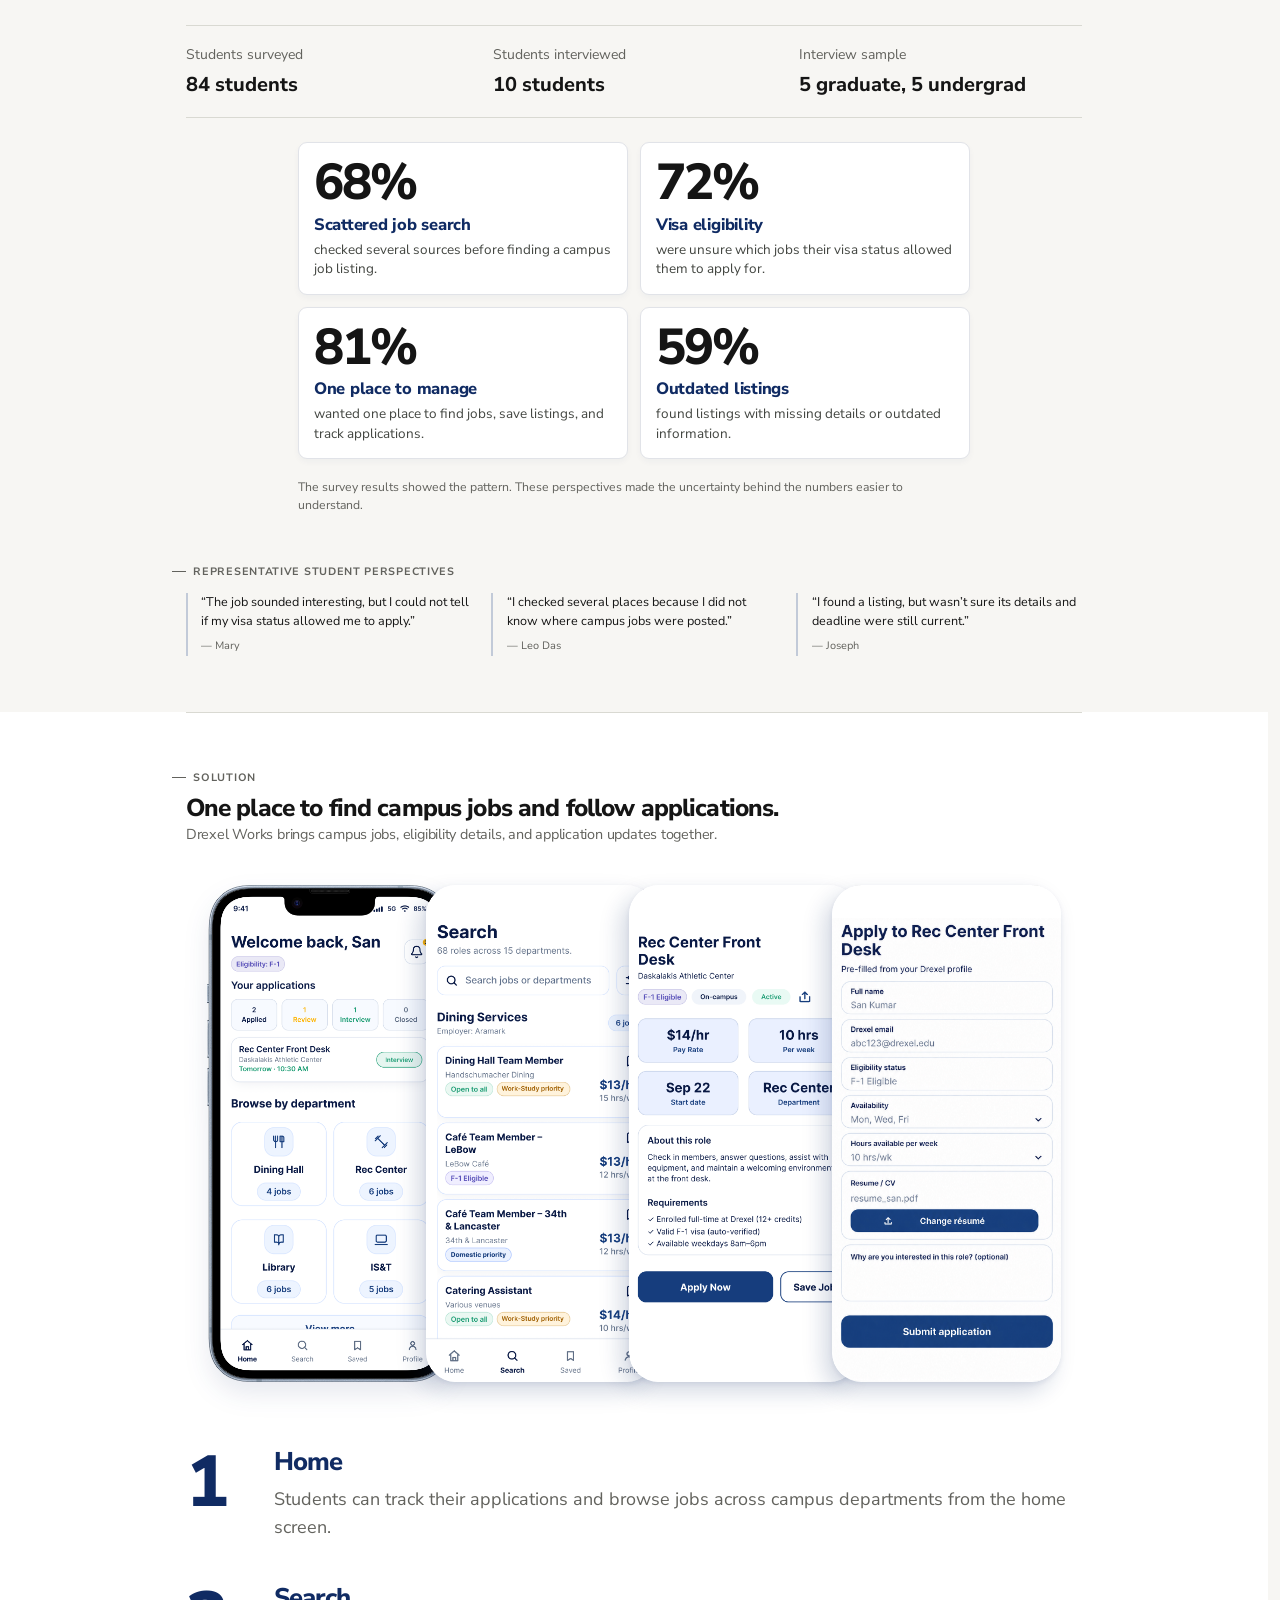
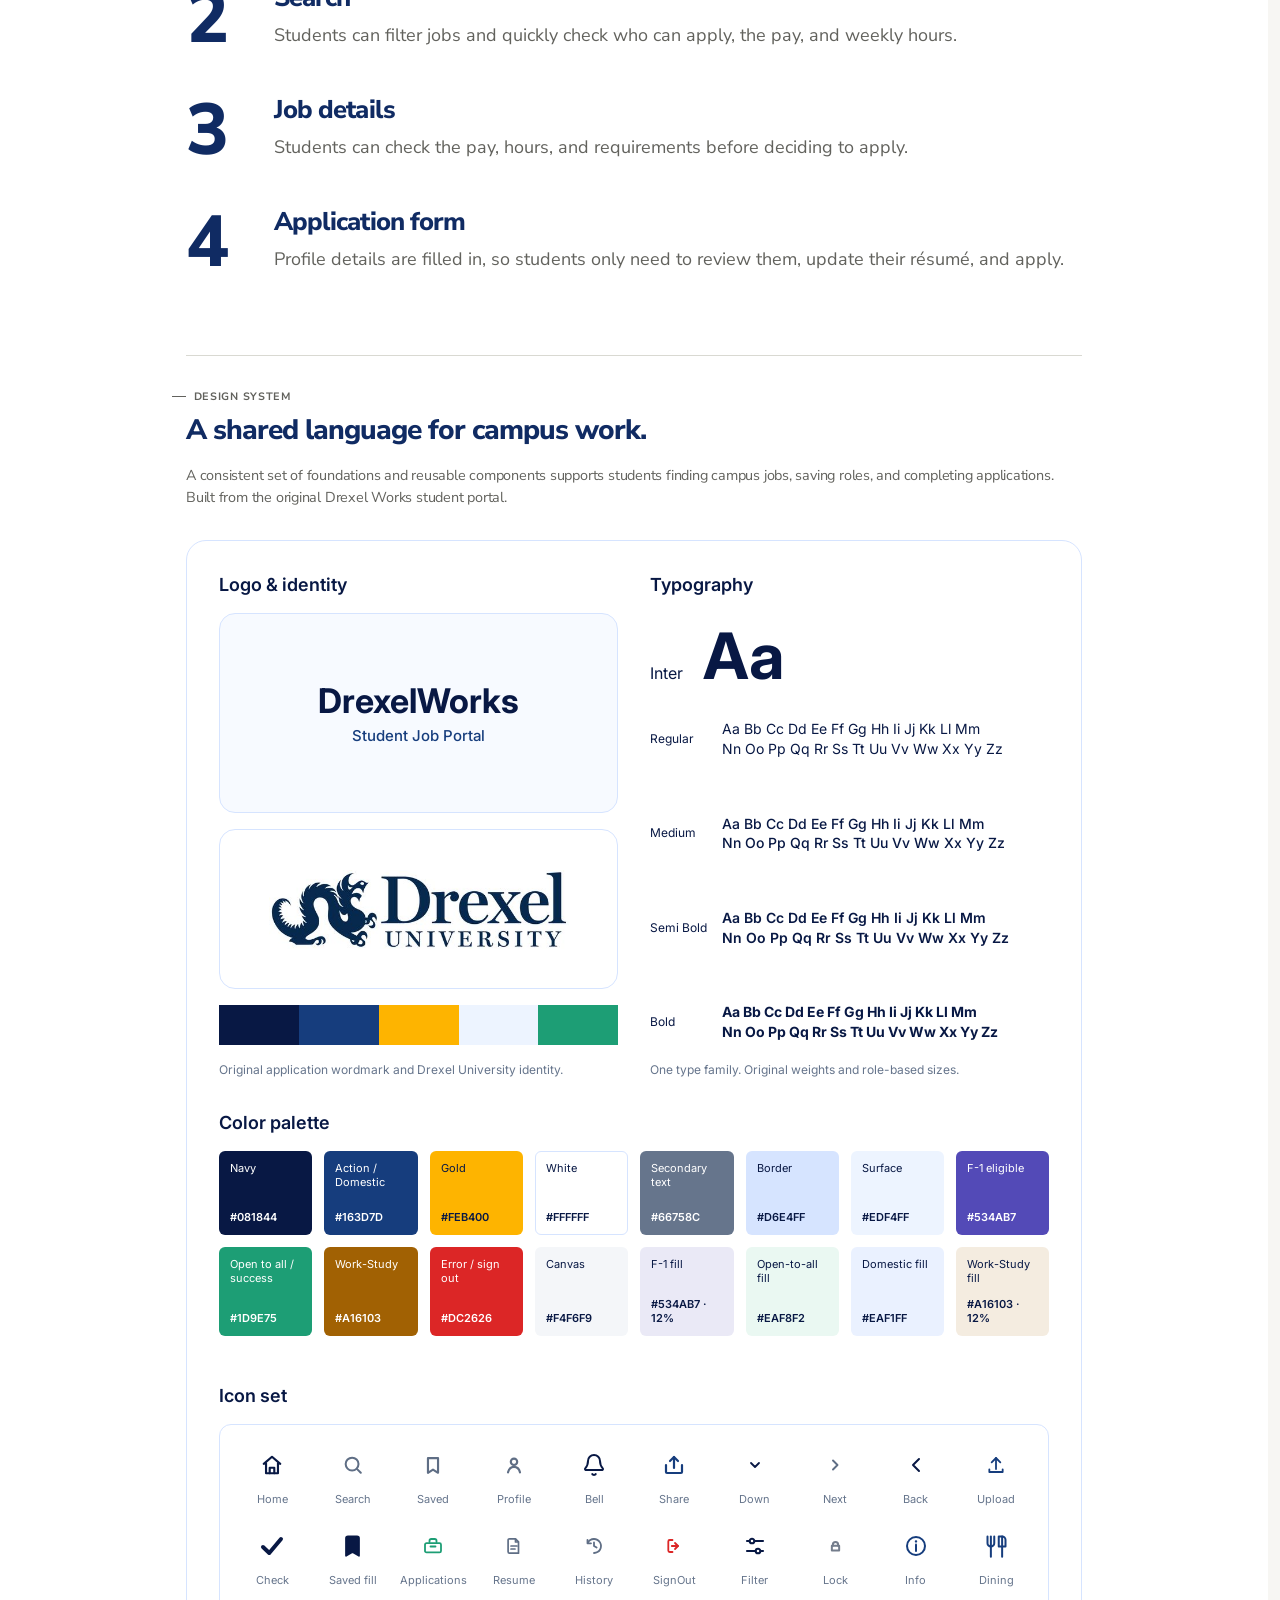
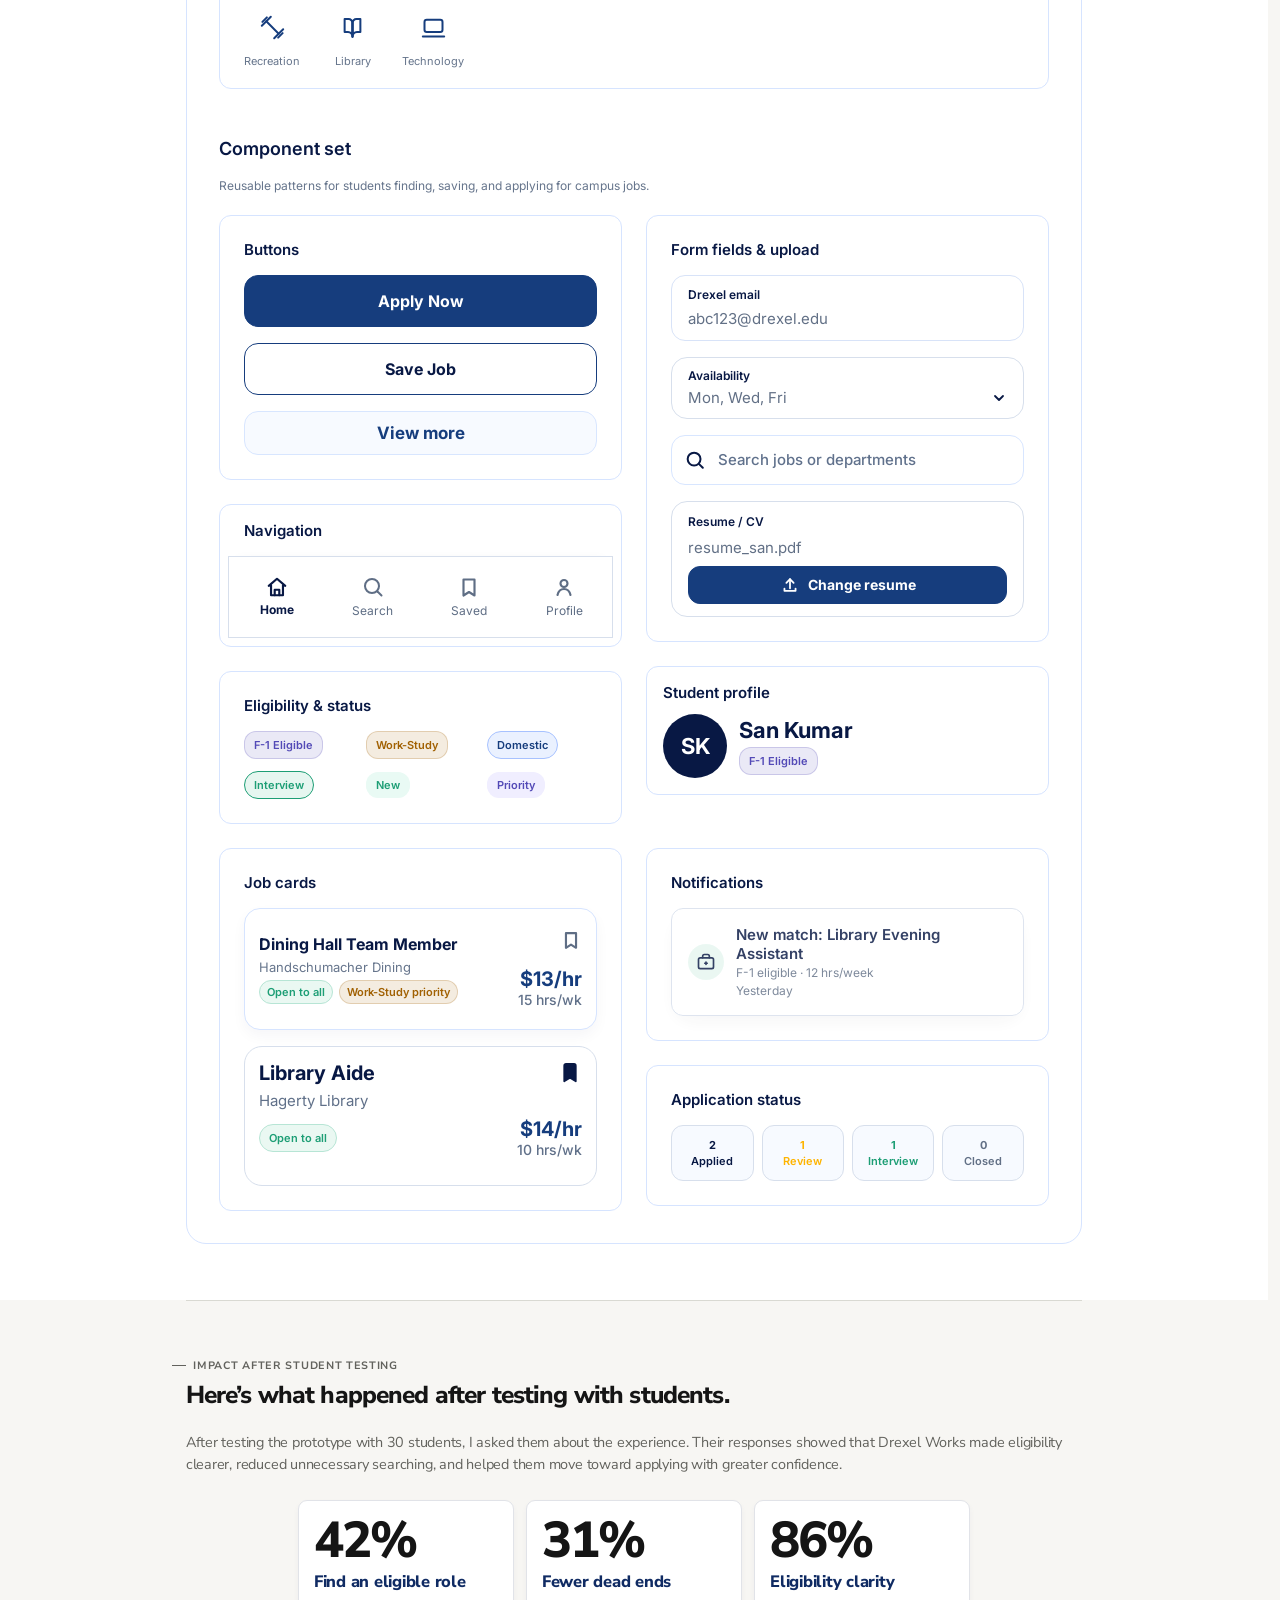
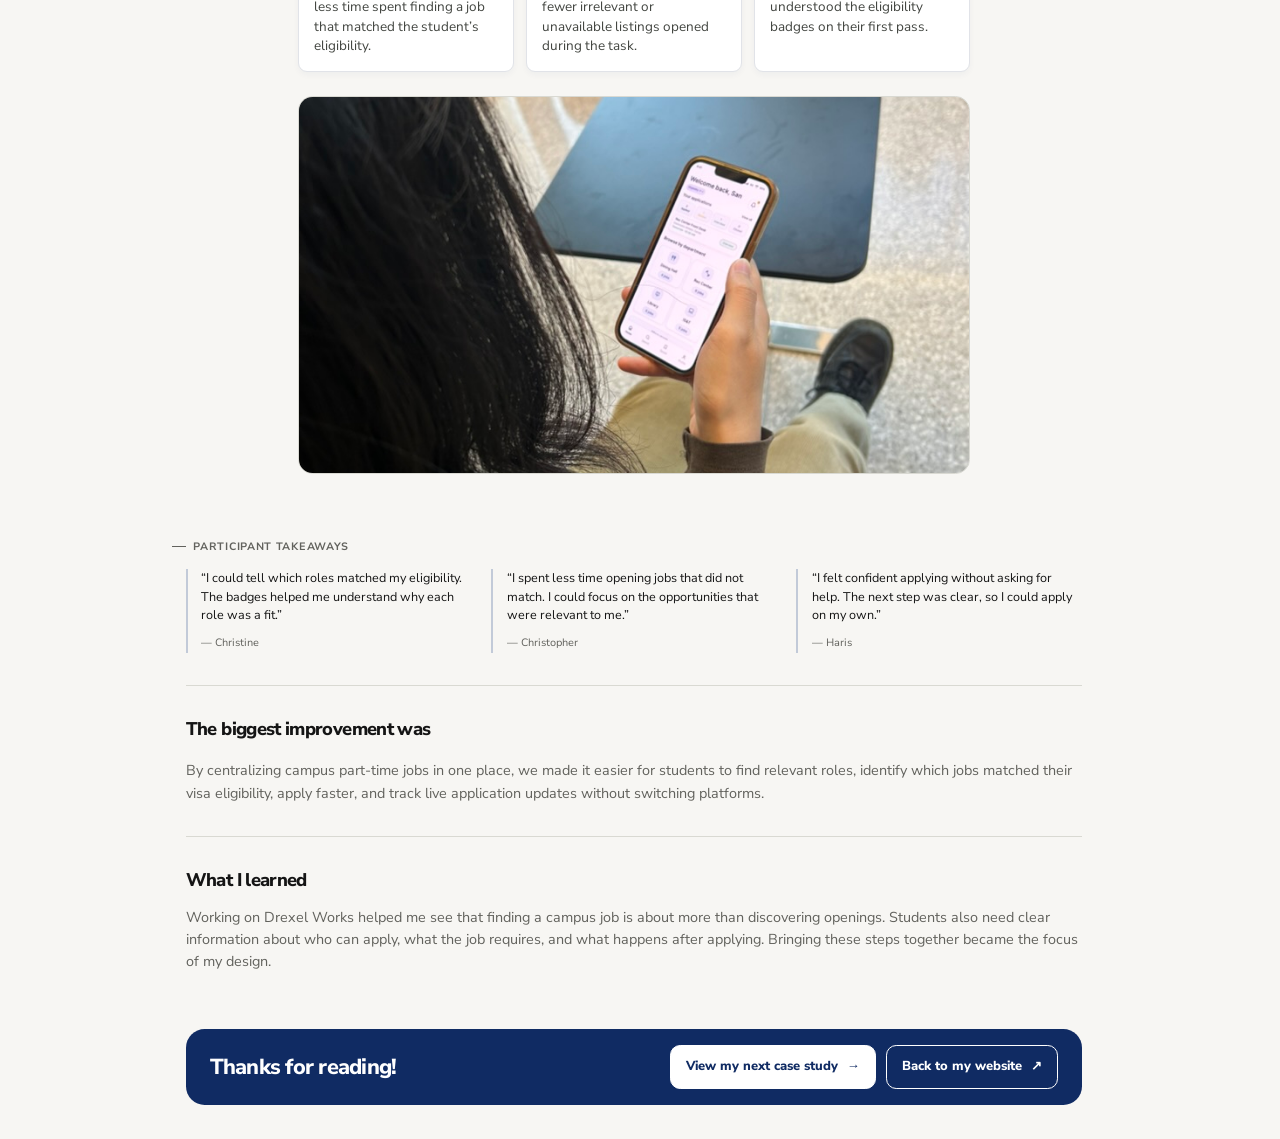
==== commit 603ea82e: "Balance typography vertically within the desktop design-system column" ====
--- a/index.html
+++ b/index.html
@@ -17,7 +17,7 @@
 <link rel="stylesheet" href="case-study-refinements.css?v=20261022-compact-footer">
 <link rel="stylesheet" href="case-study-mobile.css?v=20261022-centered-stats">
 <link rel="stylesheet" href="https://fonts.googleapis.com/css2?family=Inter:wght@400;500;600;700;800&display=swap">
-<link rel="stylesheet" href="case-study-design-system.css?v=20261025-wide-palette">
+<link rel="stylesheet" href="case-study-design-system.css?v=20261025-type-spacing">
 </head>
 <body class="case-study-page">
 <a class="skip-link" href="#the-problem">Skip to the case study</a>
--- a/case-study-design-system.css
+++ b/case-study-design-system.css
@@ -219,3 +219,20 @@
   .ds-type-color > section[aria-labelledby="ds-color-title"] { grid-column: 1 / -1; grid-row: 2; }
   .ds-colors { grid-template-columns: repeat(8, minmax(0, 1fr)); }
 }
+/* Fill the desktop typography column without changing its heading or type scale. */
+@container drexel-system (min-width: 741px) {
+  .ds-type-color > section[aria-labelledby="ds-type-title"] {
+    align-self: stretch;
+    display: grid;
+    grid-template-rows: auto minmax(0, 1fr) auto;
+    row-gap: 20px;
+  }
+  .case-study-page .design-system .ds-board .ds-type-color > section[aria-labelledby="ds-type-title"] > h4 { margin-bottom: 0; }
+  .ds-type-color > section[aria-labelledby="ds-type-title"] .ds-type-specimen {
+    display: flex;
+    flex-direction: column;
+    gap: 24px;
+  }
+  .ds-type-color > section[aria-labelledby="ds-type-title"] .ds-weights { flex: 1; align-content: space-between; }
+  .case-study-page .design-system .ds-board .ds-type-color > section[aria-labelledby="ds-type-title"] > p.ds-caption { margin-top: 0; }
+}
